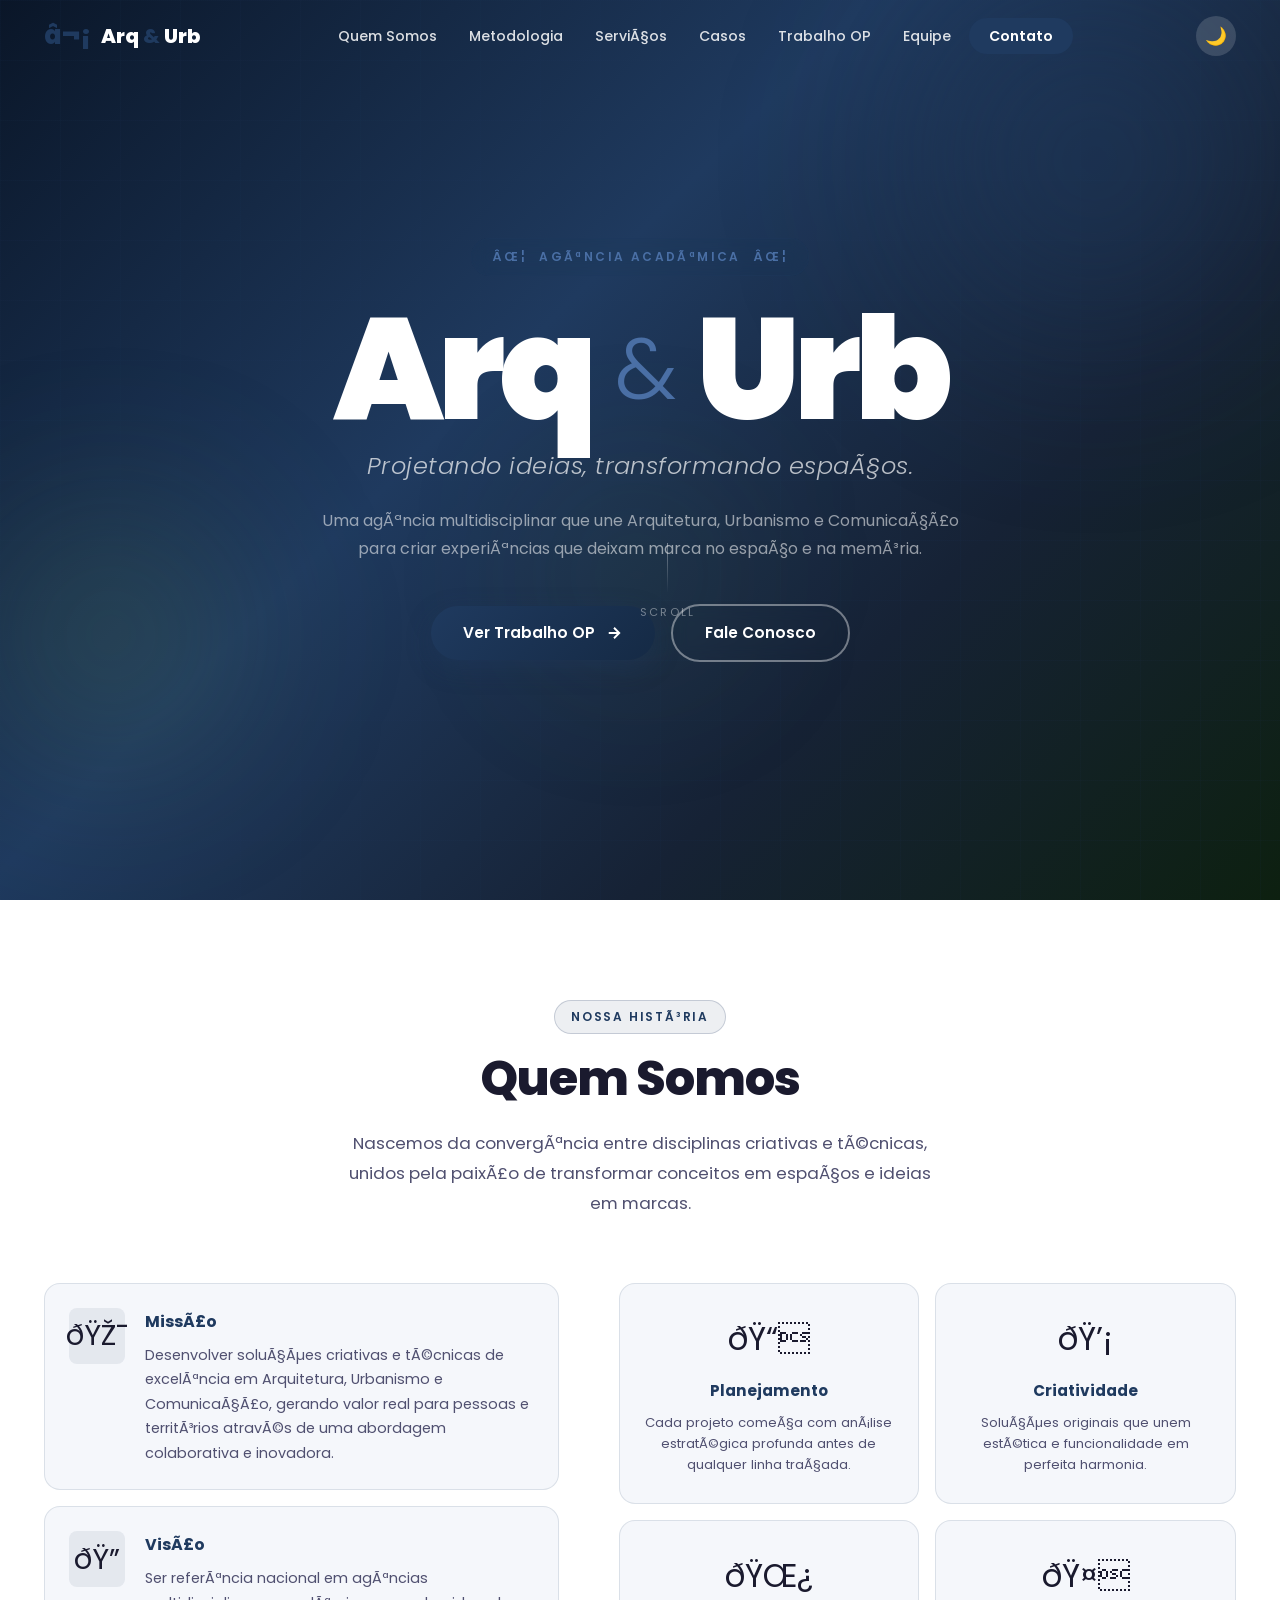
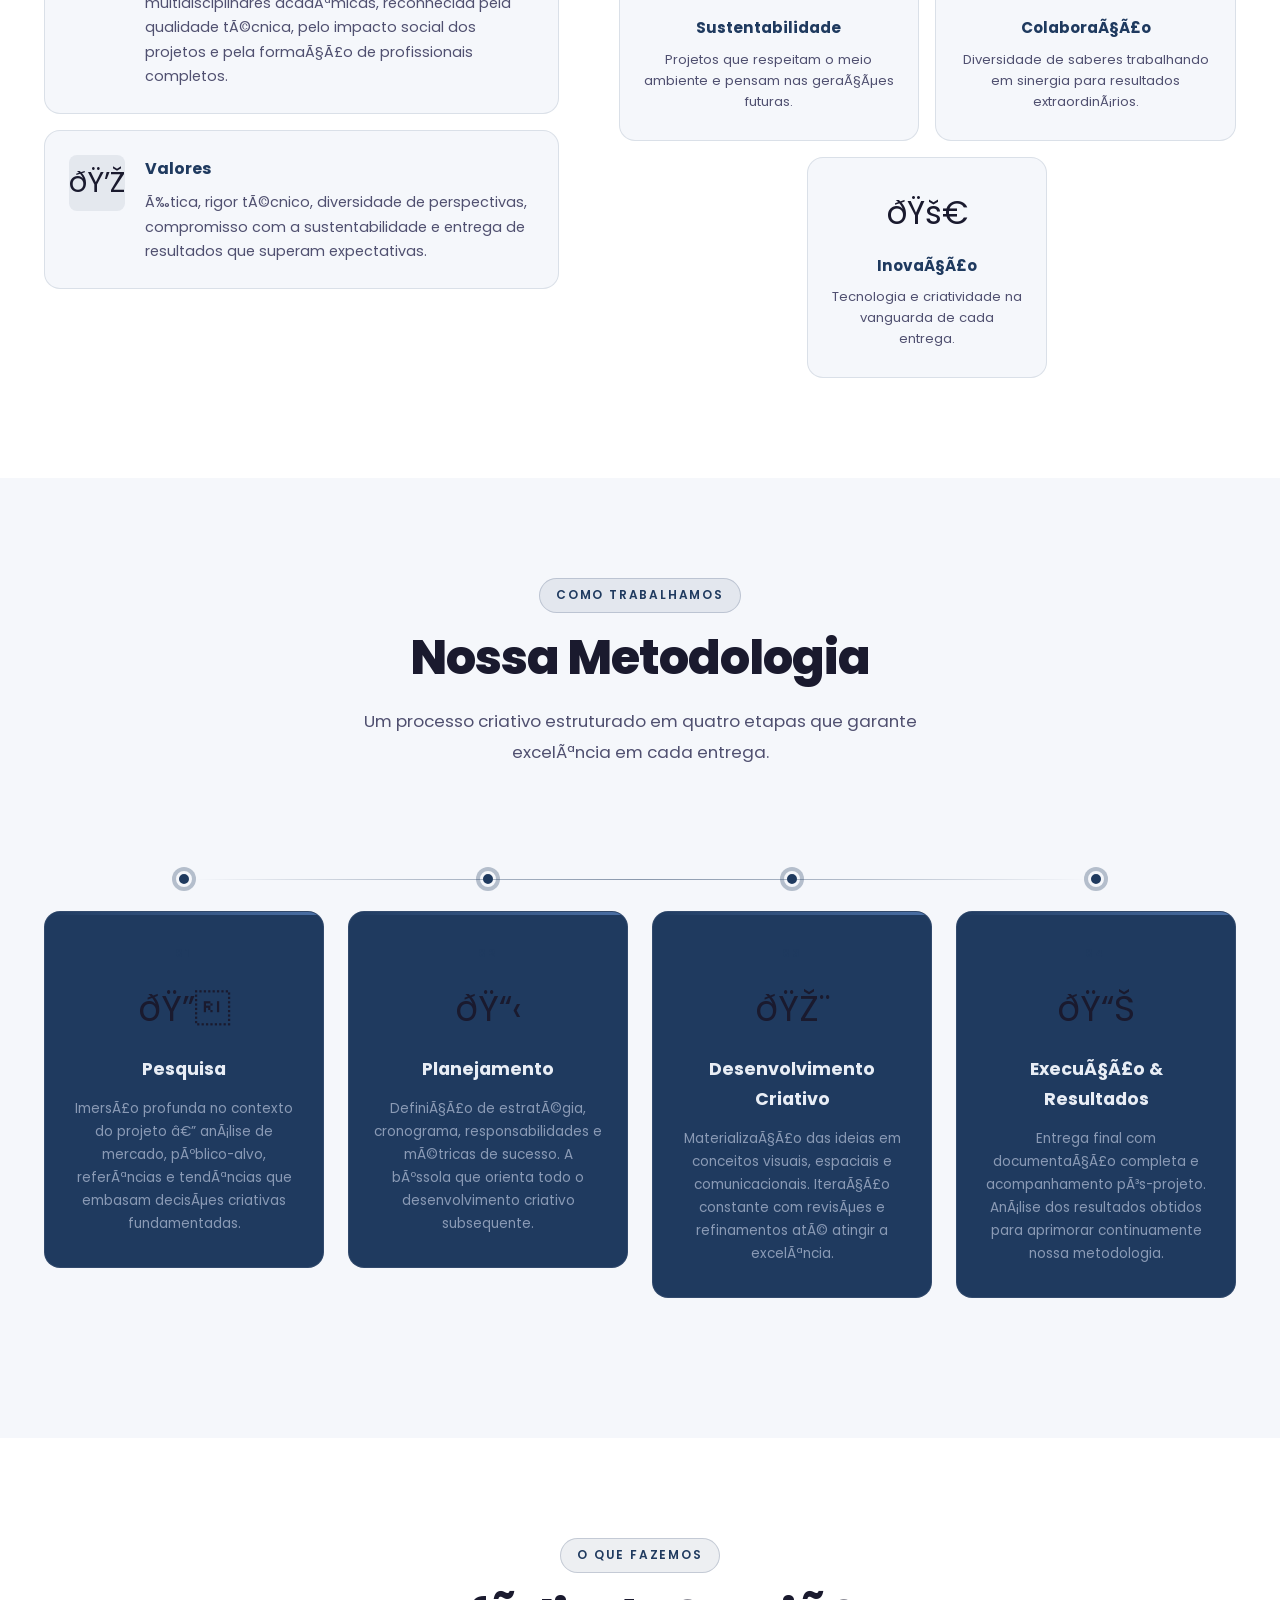
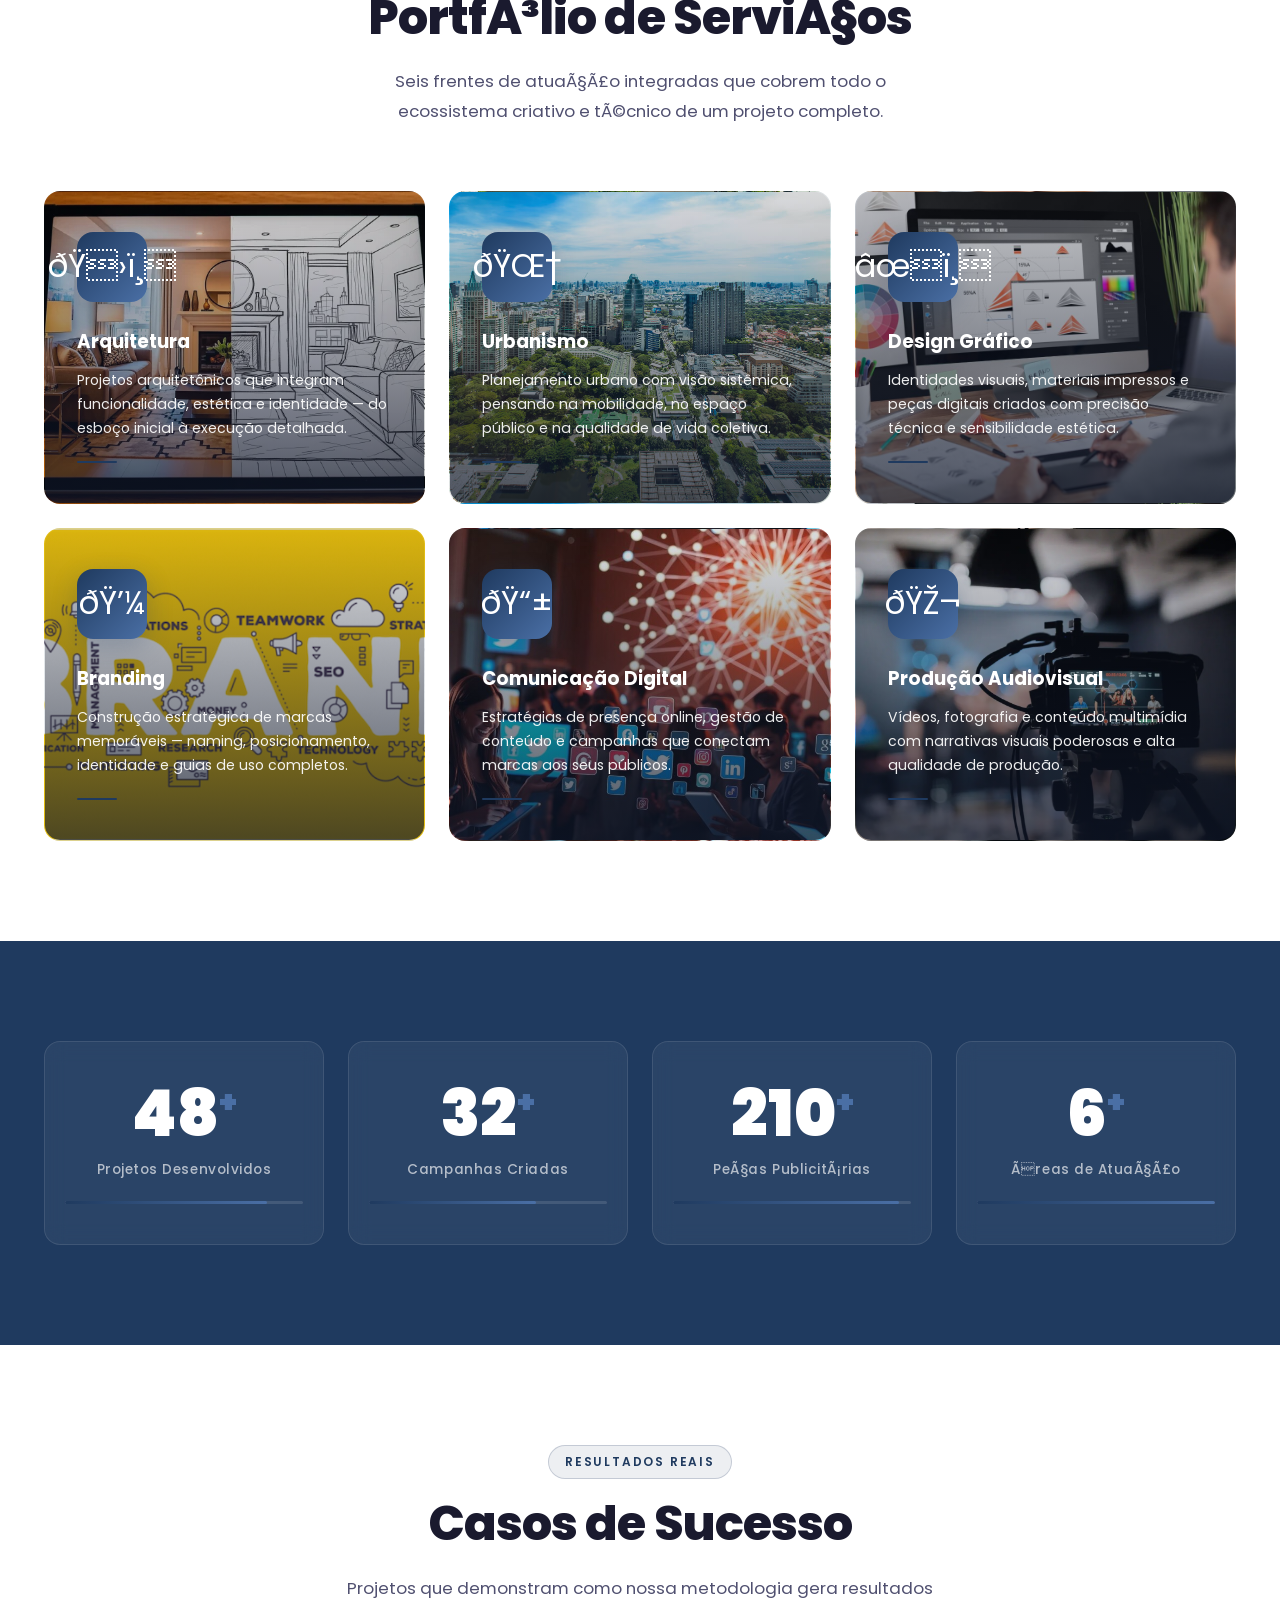
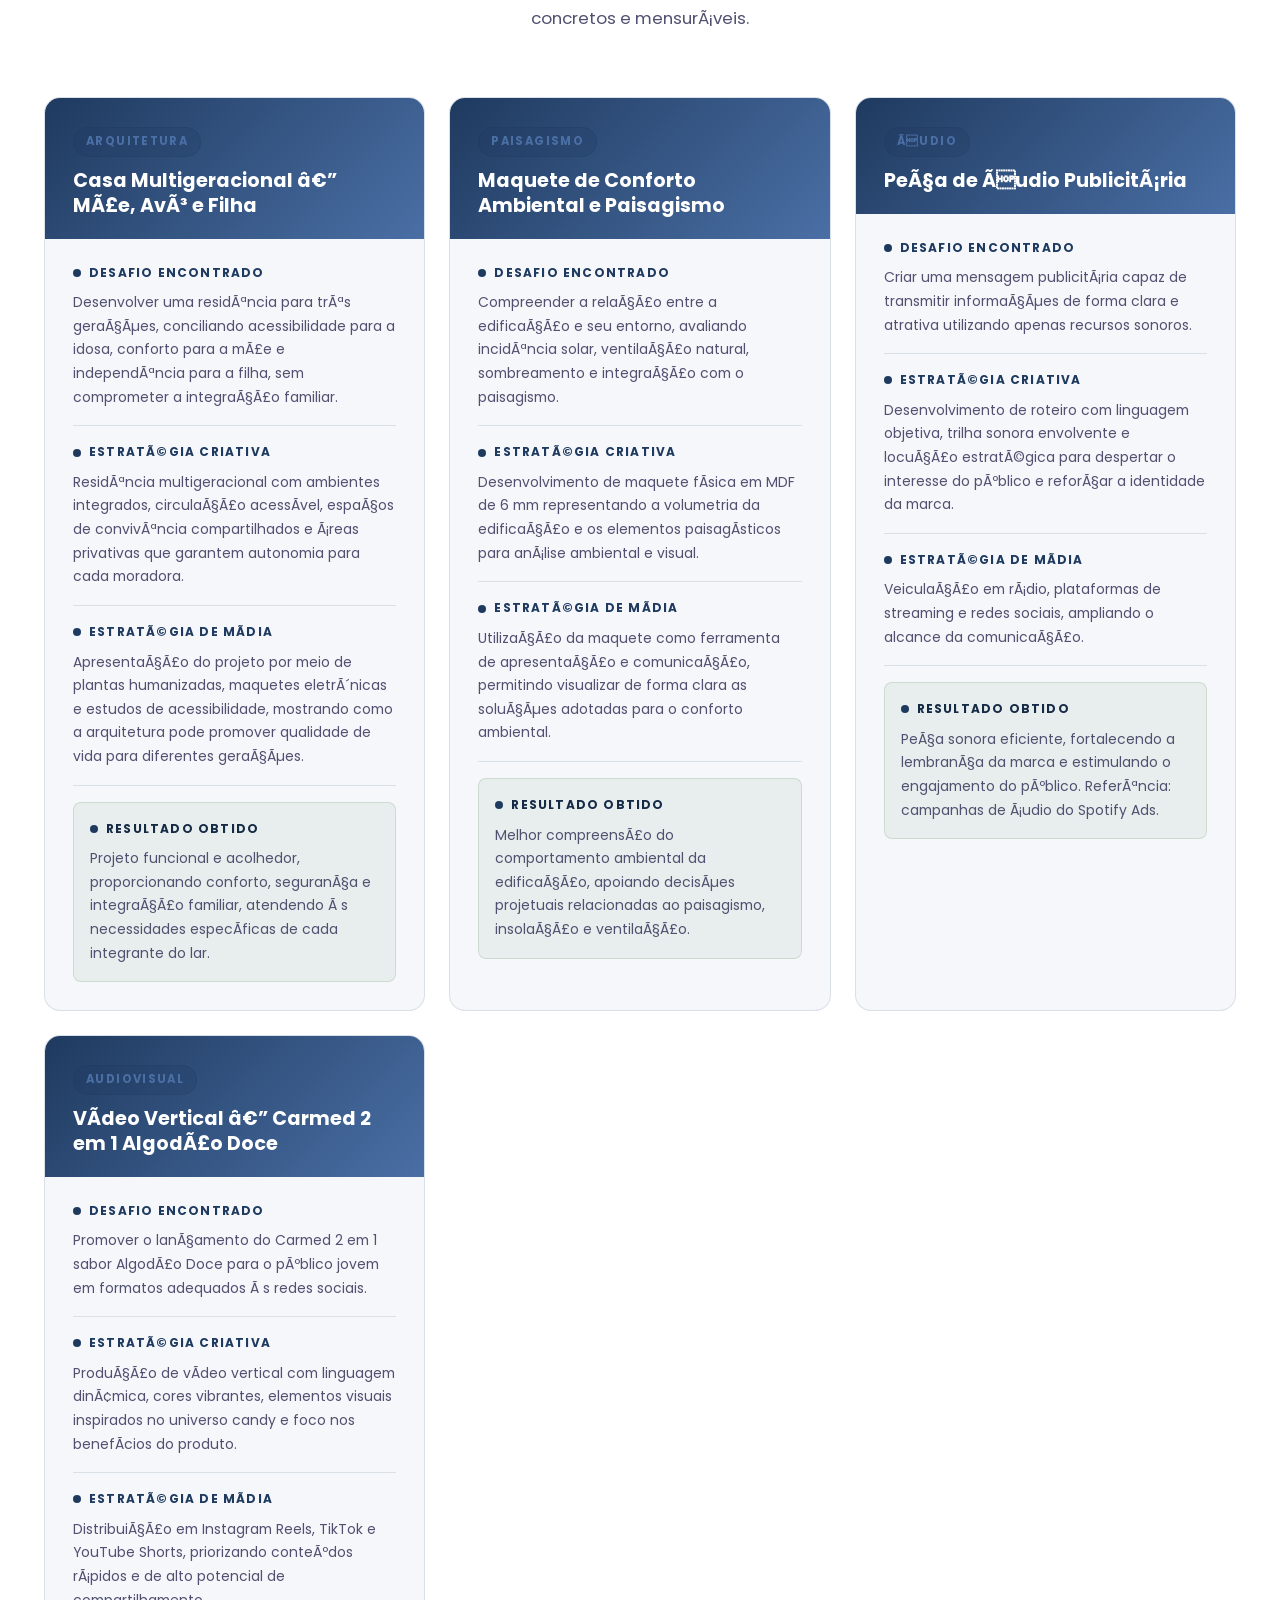
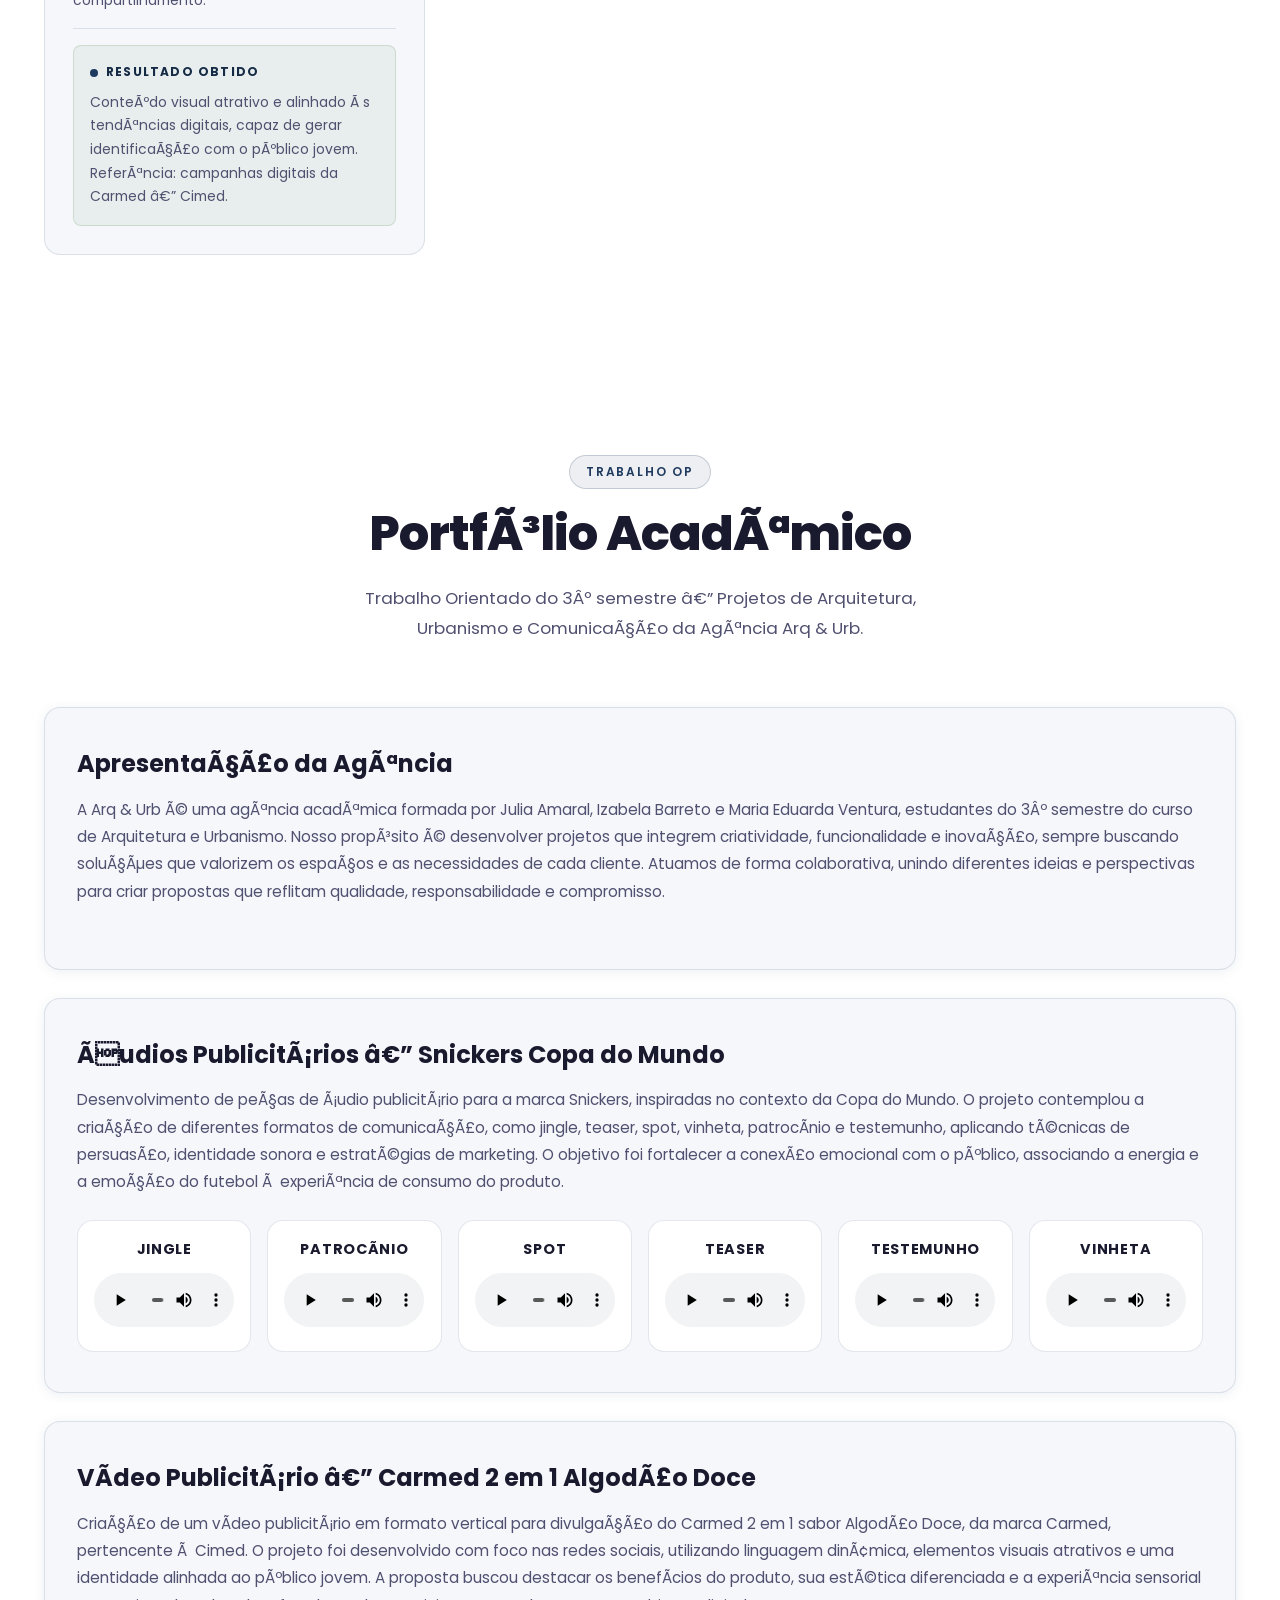
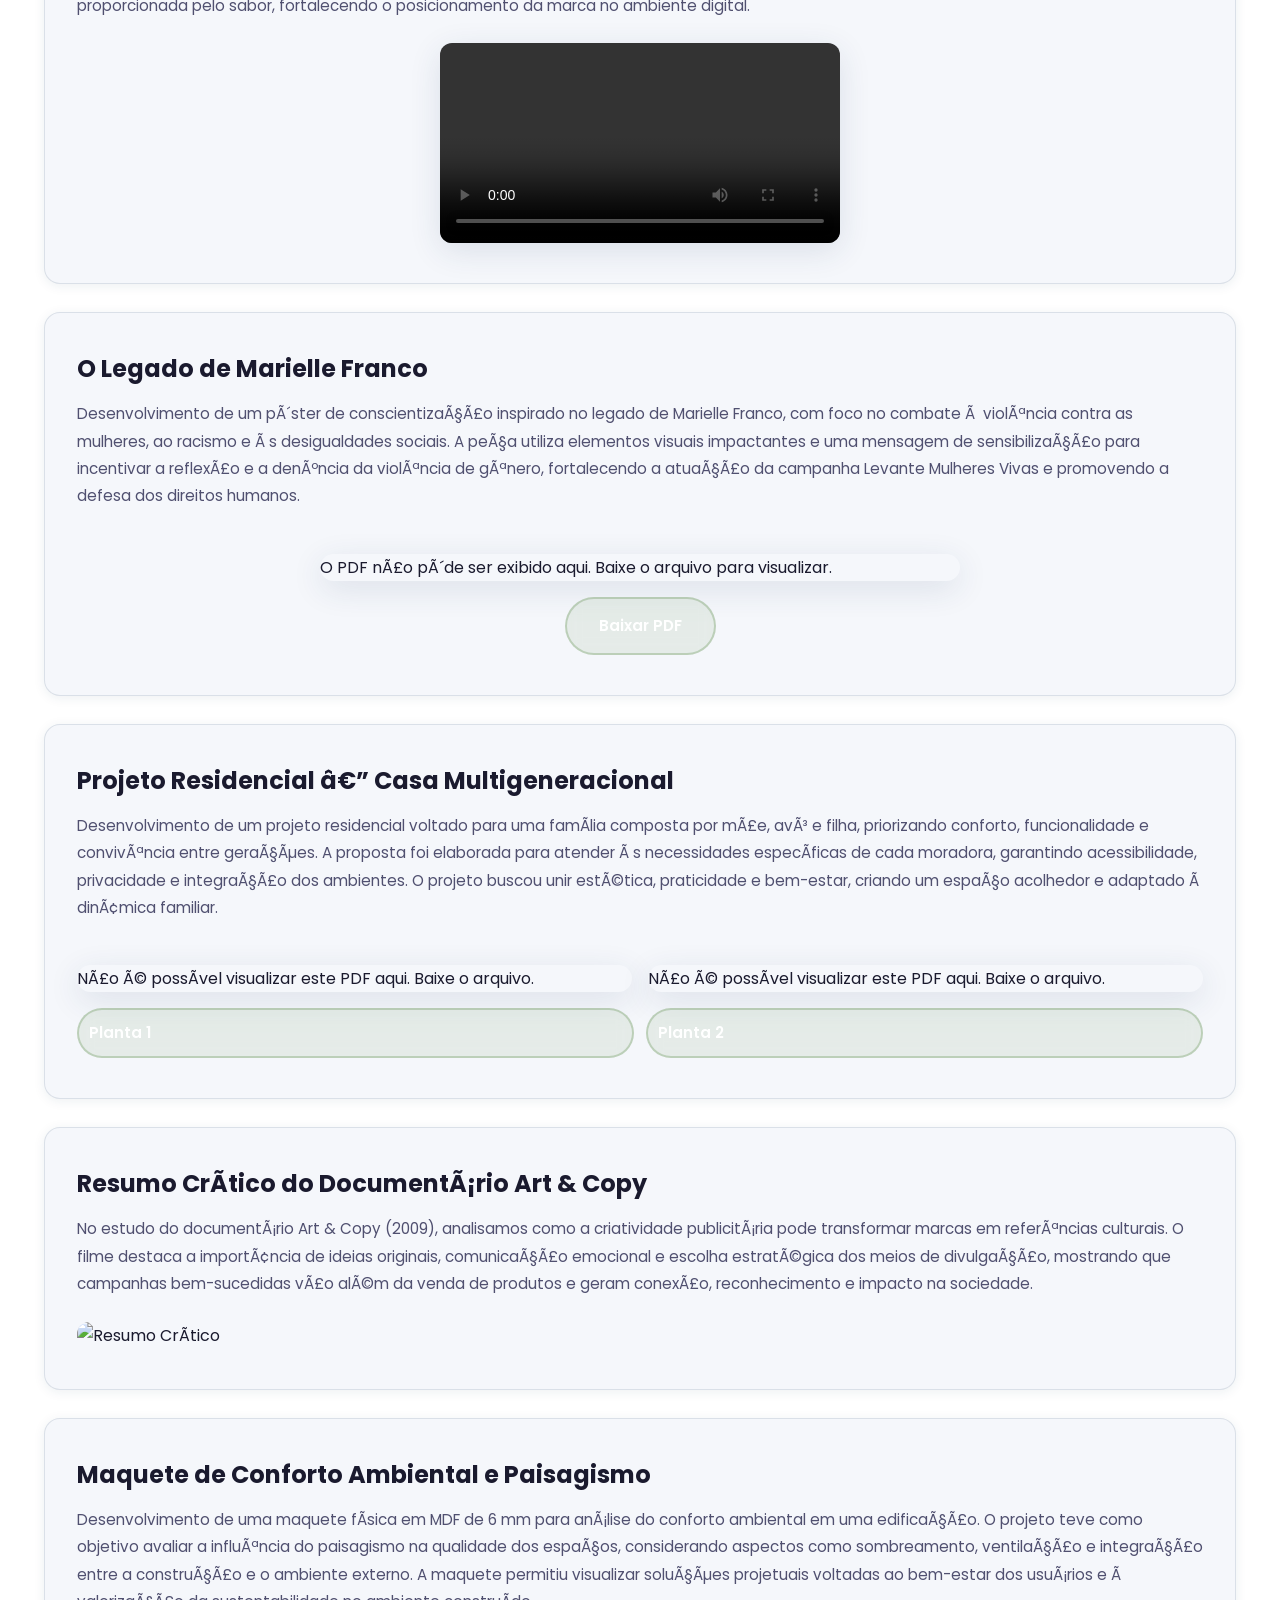
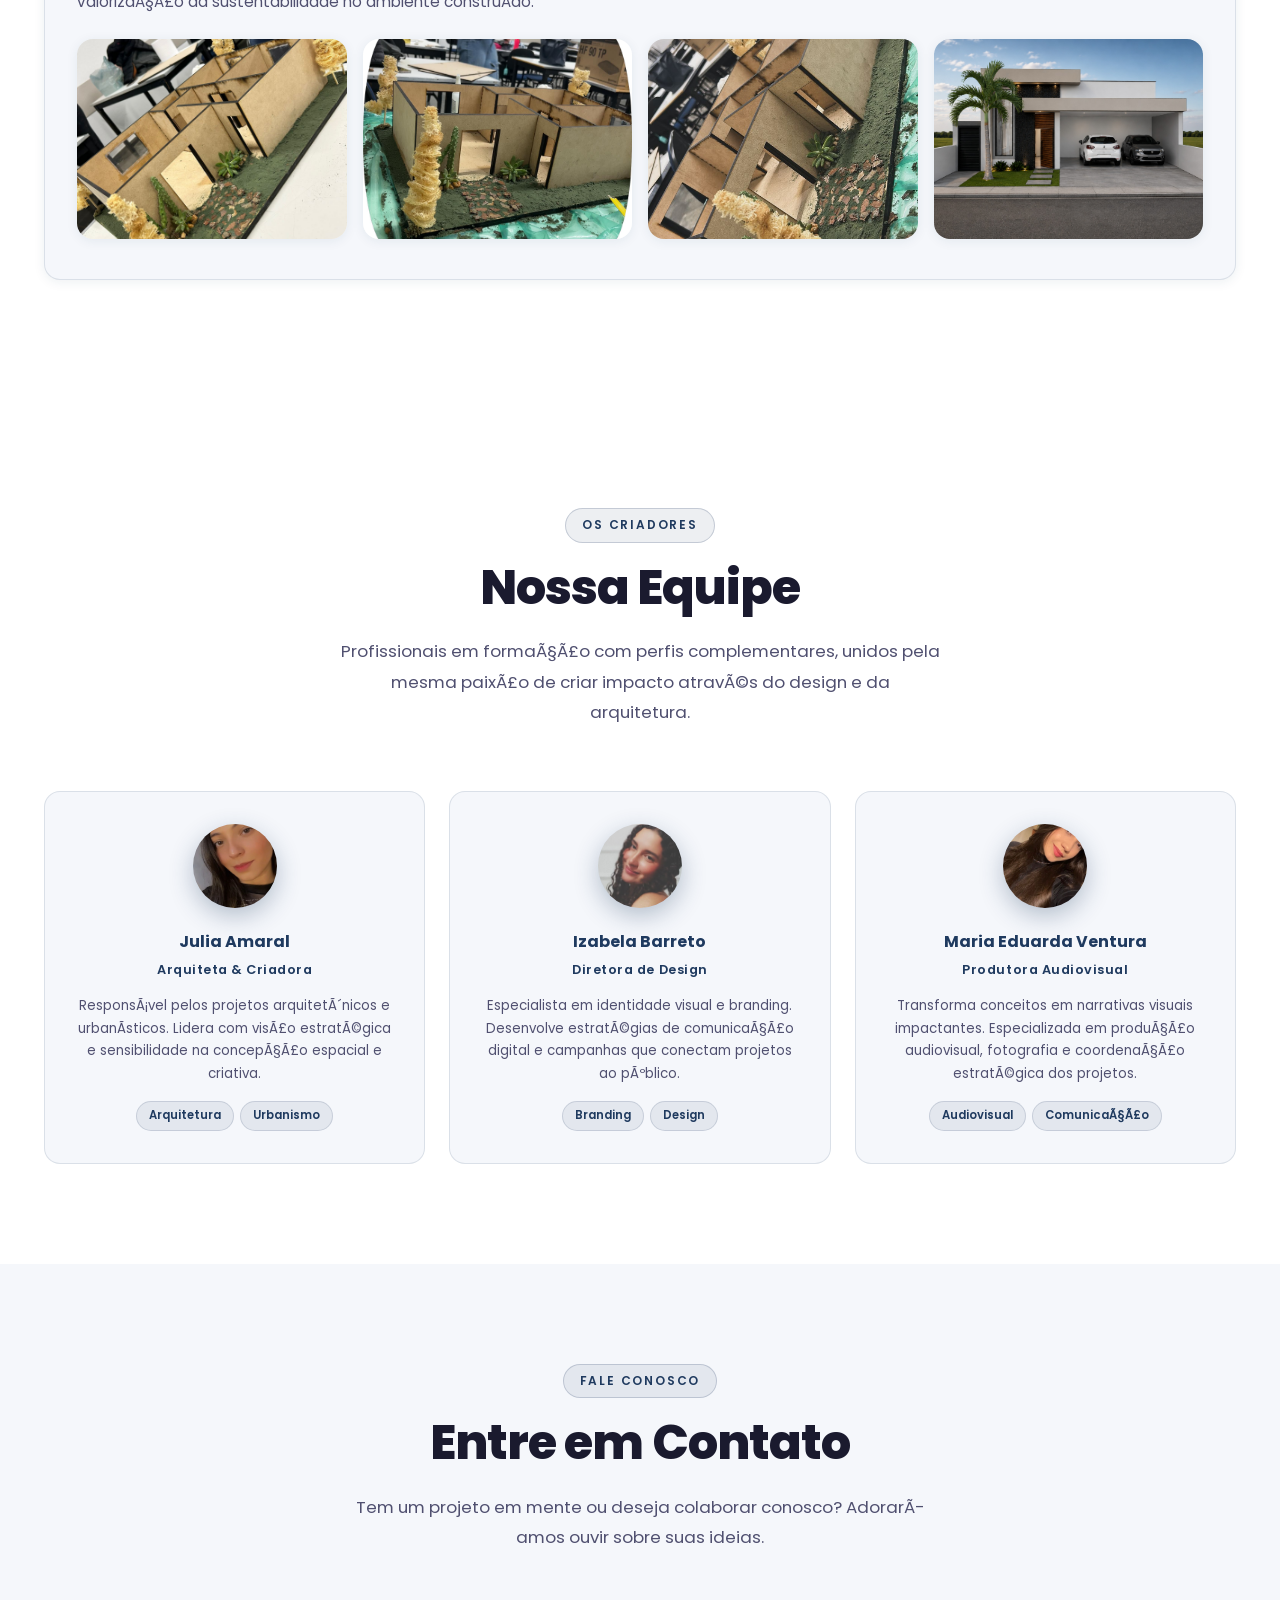
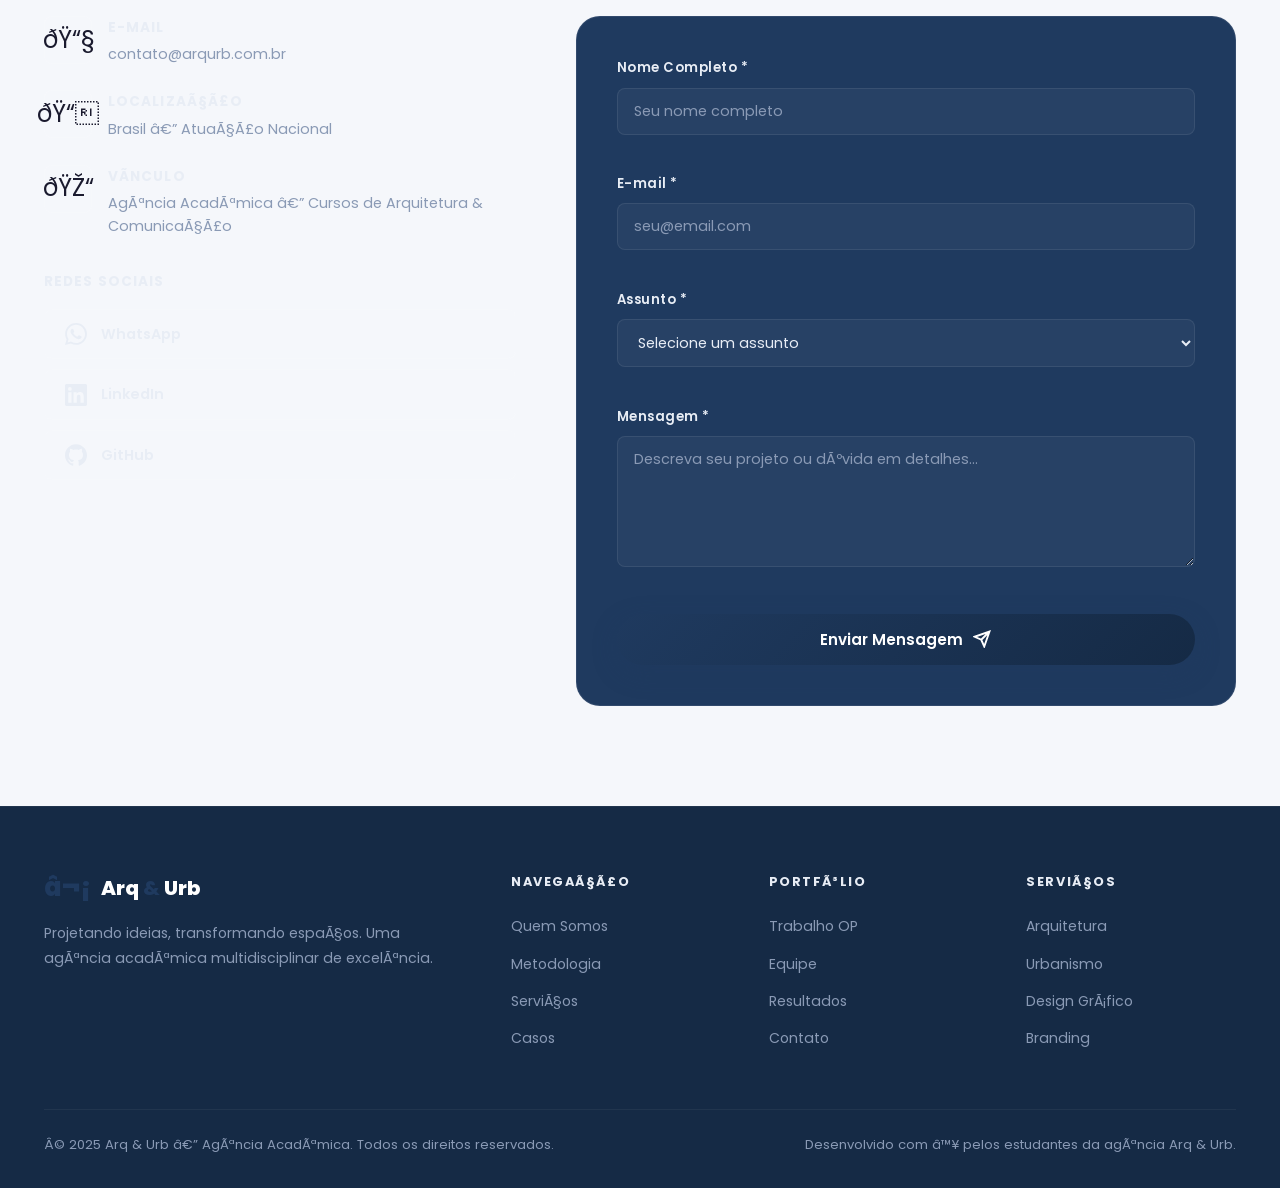
==== Arq---Urb/index.html @ d12fdcb4 "Import Arq & Urb project files into main repository" ====
﻿<!DOCTYPE html>
<html lang="pt-BR">
<head>
  <meta charset="UTF-8" />
  <meta name="viewport" content="width=device-width, initial-scale=1.0" />
  <meta name="description" content="Arq & Urb â€“ AgÃªncia acadÃªmica de Arquitetura, Urbanismo e ComunicaÃ§Ã£o. Projetando ideias, transformando espaÃ§os." />
  <meta name="keywords" content="arquitetura, urbanismo, design grÃ¡fico, branding, comunicaÃ§Ã£o digital, produÃ§Ã£o audiovisual" />
  <meta property="og:title" content="Arq & Urb | Projetando ideias, transformando espaÃ§os" />
  <meta property="og:description" content="Plataforma digital da agÃªncia Arq & Urb â€“ portfÃ³lio de projetos acadÃªmicos e institucionais." />
  <meta property="og:type" content="website" />
  <title>Arq & Urb | Projetando ideias, transformando espaÃ§os</title>
  <link rel="preconnect" href="https://fonts.googleapis.com" />
  <link rel="preconnect" href="https://fonts.gstatic.com" crossorigin />
  <link href="https://fonts.googleapis.com/css2?family=Poppins:wght@300;400;500;600;700;800;900&display=swap" rel="stylesheet" />
  <link rel="stylesheet" href="style.css" />
</head>
<body>

  <!-- ========== NAVBAR ========== -->
  <nav class="navbar" id="navbar" role="navigation" aria-label="Menu principal">
    <div class="nav-container">
      <a href="#home" class="nav-logo" aria-label="Arq & Urb - PÃ¡gina inicial">
        <span class="logo-icon">â¬¡</span>
        <span class="logo-text">Arq <span class="logo-amp">&</span> Urb</span>
      </a>
      <ul class="nav-links" id="navLinks" role="list">
        <li><a href="#sobre" class="nav-link">Quem Somos</a></li>
        <li><a href="#metodologia" class="nav-link">Metodologia</a></li>
        <li><a href="#servicos" class="nav-link">ServiÃ§os</a></li>
        <li><a href="#cases" class="nav-link">Casos</a></li>
        <li><a href="#midia" class="nav-link">Trabalho OP</a></li>
        <li><a href="#equipe" class="nav-link">Equipe</a></li>
        <li><a href="#contato" class="nav-link nav-cta">Contato</a></li>
      </ul>
      <div class="nav-actions">
        <button class="dark-mode-toggle" id="darkModeToggle" aria-label="Alternar modo escuro" title="Modo Escuro">
          <span class="toggle-icon" id="toggleIcon">ðŸŒ™</span>
        </button>
        <button class="hamburger" id="hamburger" aria-label="Abrir menu" aria-expanded="false">
          <span></span><span></span><span></span>
        </button>
      </div>
    </div>
  </nav>

  <!-- ========== HERO ========== -->
  <section class="hero" id="home" aria-label="SeÃ§Ã£o principal">
    <div class="hero-bg">
      <div class="hero-grid"></div>
      <div class="hero-orb hero-orb-1"></div>
      <div class="hero-orb hero-orb-2"></div>
      <div class="hero-orb hero-orb-3"></div>
    </div>
    <div class="hero-content">
      <div class="hero-badge reveal">
        <span>âœ¦</span> AgÃªncia AcadÃªmica <span>âœ¦</span>
      </div>
      <h1 class="hero-title reveal">
        <span class="title-line">Arq</span>
        <span class="title-amp">&amp;</span>
        <span class="title-line">Urb</span>
      </h1>
      <p class="hero-slogan reveal">Projetando ideias, transformando espaÃ§os.</p>
      <p class="hero-desc reveal">
        Uma agÃªncia multidisciplinar que une Arquitetura, Urbanismo e ComunicaÃ§Ã£o<br />
        para criar experiÃªncias que deixam marca no espaÃ§o e na memÃ³ria.
      </p>
      <div class="hero-ctas reveal">
        <a href="#midia" class="btn btn-primary" id="btnVerProjetos">
          <span>Ver Trabalho OP</span>
          <svg width="18" height="18" viewBox="0 0 24 24" fill="none" stroke="currentColor" stroke-width="2.5"><path d="M5 12h14M12 5l7 7-7 7"/></svg>
        </a>
        <a href="#contato" class="btn btn-outline" id="btnContato">
          <span>Fale Conosco</span>
        </a>
      </div>
      <div class="hero-scroll-indicator reveal">
        <div class="scroll-line"></div>
        <span>Scroll</span>
      </div>
    </div>
  </section>

  <!-- ========== QUEM SOMOS ========== -->
  <section class="section" id="sobre" aria-label="Quem somos">
    <div class="container">
      <div class="section-header reveal">
        <span class="section-tag">Nossa HistÃ³ria</span>
        <h2 class="section-title">Quem Somos</h2>
        <p class="section-subtitle">
          Nascemos da convergÃªncia entre disciplinas criativas e tÃ©cnicas, unidos pela
          paixÃ£o de transformar conceitos em espaÃ§os e ideias em marcas.
        </p>
      </div>

      <div class="about-grid">
        <div class="about-text reveal">
          <div class="about-block">
            <div class="about-block-icon">ðŸŽ¯</div>
            <div>
              <h3>MissÃ£o</h3>
              <p>Desenvolver soluÃ§Ãµes criativas e tÃ©cnicas de excelÃªncia em Arquitetura, Urbanismo e ComunicaÃ§Ã£o, gerando valor real para pessoas e territÃ³rios atravÃ©s de uma abordagem colaborativa e inovadora.</p>
            </div>
          </div>
          <div class="about-block">
            <div class="about-block-icon">ðŸ”­</div>
            <div>
              <h3>VisÃ£o</h3>
              <p>Ser referÃªncia nacional em agÃªncias multidisciplinares acadÃªmicas, reconhecida pela qualidade tÃ©cnica, pelo impacto social dos projetos e pela formaÃ§Ã£o de profissionais completos.</p>
            </div>
          </div>
          <div class="about-block">
            <div class="about-block-icon">ðŸ’Ž</div>
            <div>
              <h3>Valores</h3>
              <p>Ã‰tica, rigor tÃ©cnico, diversidade de perspectivas, compromisso com a sustentabilidade e entrega de resultados que superam expectativas.</p>
            </div>
          </div>
        </div>
        <div class="pillars-grid reveal">
          <div class="pillar-card">
            <div class="pillar-icon">ðŸ“</div>
            <h4>Planejamento</h4>
            <p>Cada projeto comeÃ§a com anÃ¡lise estratÃ©gica profunda antes de qualquer linha traÃ§ada.</p>
          </div>
          <div class="pillar-card">
            <div class="pillar-icon">ðŸ’¡</div>
            <h4>Criatividade</h4>
            <p>SoluÃ§Ãµes originais que unem estÃ©tica e funcionalidade em perfeita harmonia.</p>
          </div>
          <div class="pillar-card">
            <div class="pillar-icon">ðŸŒ¿</div>
            <h4>Sustentabilidade</h4>
            <p>Projetos que respeitam o meio ambiente e pensam nas geraÃ§Ãµes futuras.</p>
          </div>
          <div class="pillar-card">
            <div class="pillar-icon">ðŸ¤</div>
            <h4>ColaboraÃ§Ã£o</h4>
            <p>Diversidade de saberes trabalhando em sinergia para resultados extraordinÃ¡rios.</p>
          </div>
          <div class="pillar-card pillar-center">
            <div class="pillar-icon">ðŸš€</div>
            <h4>InovaÃ§Ã£o</h4>
            <p>Tecnologia e criatividade na vanguarda de cada entrega.</p>
          </div>
        </div>
      </div>
    </div>
  </section>

  <!-- ========== METODOLOGIA ========== -->
  <section class="section section-dark" id="metodologia" aria-label="Metodologia de trabalho">
    <div class="container">
      <div class="section-header reveal">
        <span class="section-tag">Como Trabalhamos</span>
        <h2 class="section-title">Nossa Metodologia</h2>
        <p class="section-subtitle">
          Um processo criativo estruturado em quatro etapas que garante excelÃªncia em cada entrega.
        </p>
      </div>
      <div class="timeline">
        <div class="timeline-line"></div>
        <div class="timeline-step reveal" data-step="01">
          <div class="step-dot"></div>
          <div class="step-card">
            <div class="step-number">01</div>
            <div class="step-icon">ðŸ”</div>
            <h3>Pesquisa</h3>
            <p>ImersÃ£o profunda no contexto do projeto â€” anÃ¡lise de mercado, pÃºblico-alvo, referÃªncias e tendÃªncias que embasam decisÃµes criativas fundamentadas.</p>
          </div>
        </div>
        <div class="timeline-step reveal" data-step="02">
          <div class="step-dot"></div>
          <div class="step-card">
            <div class="step-number">02</div>
            <div class="step-icon">ðŸ“‹</div>
            <h3>Planejamento</h3>
            <p>DefiniÃ§Ã£o de estratÃ©gia, cronograma, responsabilidades e mÃ©tricas de sucesso. A bÃºssola que orienta todo o desenvolvimento criativo subsequente.</p>
          </div>
        </div>
        <div class="timeline-step reveal" data-step="03">
          <div class="step-dot"></div>
          <div class="step-card">
            <div class="step-number">03</div>
            <div class="step-icon">ðŸŽ¨</div>
            <h3>Desenvolvimento Criativo</h3>
            <p>MaterializaÃ§Ã£o das ideias em conceitos visuais, espaciais e comunicacionais. IteraÃ§Ã£o constante com revisÃµes e refinamentos atÃ© atingir a excelÃªncia.</p>
          </div>
        </div>
        <div class="timeline-step reveal" data-step="04">
          <div class="step-dot"></div>
          <div class="step-card">
            <div class="step-number">04</div>
            <div class="step-icon">ðŸ“Š</div>
            <h3>ExecuÃ§Ã£o & Resultados</h3>
            <p>Entrega final com documentaÃ§Ã£o completa e acompanhamento pÃ³s-projeto. AnÃ¡lise dos resultados obtidos para aprimorar continuamente nossa metodologia.</p>
          </div>
        </div>
      </div>
    </div>
  </section>

  <!-- ========== SERVIÃ‡OS ========== -->
  <section class="section" id="servicos" aria-label="PortfÃ³lio de serviÃ§os">
    <div class="container">
      <div class="section-header reveal">
        <span class="section-tag">O Que Fazemos</span>
        <h2 class="section-title">PortfÃ³lio de ServiÃ§os</h2>
        <p class="section-subtitle">
          Seis frentes de atuaÃ§Ã£o integradas que cobrem todo o ecossistema criativo e tÃ©cnico de um projeto completo.
        </p>
      </div>
      <div class="services-grid">
        <div class="service-card reveal" id="servArquitetura">
          <div class="service-icon-wrap">
            <div class="service-icon">ðŸ›ï¸</div>
          </div>
          <h3>Arquitetura</h3>
          <p>Projetos arquitetônicos que integram funcionalidade, estética e identidade — do esboço inicial à execução detalhada.</p>
          <div class="service-line"></div>
        </div>
        <div class="service-card reveal" id="servUrbanismo">
          <div class="service-icon-wrap">
            <div class="service-icon">ðŸŒ†</div>
          </div>
          <h3>Urbanismo</h3>
          <p>Planejamento urbano com visão sistêmica, pensando na mobilidade, no espaço público e na qualidade de vida coletiva.</p>
          <div class="service-line"></div>
        </div>
        <div class="service-card reveal" id="servDesign">
          <div class="service-icon-wrap">
            <div class="service-icon">âœï¸</div>
          </div>
          <h3>Design Gráfico</h3>
          <p>Identidades visuais, materiais impressos e peças digitais criados com precisão técnica e sensibilidade estética.</p>
          <div class="service-line"></div>
        </div>
        <div class="service-card reveal" id="servBranding">
          <div class="service-icon-wrap">
            <div class="service-icon">ðŸ’¼</div>
          </div>
          <h3>Branding</h3>
          <p>Construção estratégica de marcas memoráveis — naming, posicionamento, identidade e guias de uso completos.</p>
          <div class="service-line"></div>
        </div>
        <div class="service-card reveal" id="servDigital">
          <div class="service-icon-wrap">
            <div class="service-icon">ðŸ“±</div>
          </div>
          <h3>Comunicação Digital</h3>
          <p>Estratégias de presença online, gestão de conteúdo e campanhas que conectam marcas aos seus públicos.</p>
          <div class="service-line"></div>
        </div>
        <div class="service-card reveal" id="servAudiovisual">
          <div class="service-icon-wrap">
            <div class="service-icon">ðŸŽ¬</div>
          </div>
          <h3>Produção Audiovisual</h3>
          <p>Vídeos, fotografia e conteúdo multimídia com narrativas visuais poderosas e alta qualidade de produção.</p>
          <div class="service-line"></div>
        </div>
      </div>
    </div>
  </section>

  <!-- ========== INDICADORES ========== -->
  <section class="section section-accent" id="indicadores" aria-label="Indicadores de resultado">
    <div class="container">
      <div class="stats-grid">
        <div class="stat-card reveal" id="statProjetos">
          <div class="stat-number" data-target="48">0</div>
          <div class="stat-label">Projetos Desenvolvidos</div>
          <div class="stat-bar"><div class="stat-bar-fill" style="width:85%"></div></div>
        </div>
        <div class="stat-card reveal" id="statCampanhas">
          <div class="stat-number" data-target="32">0</div>
          <div class="stat-label">Campanhas Criadas</div>
          <div class="stat-bar"><div class="stat-bar-fill" style="width:70%"></div></div>
        </div>
        <div class="stat-card reveal" id="statPecas">
          <div class="stat-number" data-target="210">0</div>
          <div class="stat-label">PeÃ§as PublicitÃ¡rias</div>
          <div class="stat-bar"><div class="stat-bar-fill" style="width:95%"></div></div>
        </div>
        <div class="stat-card reveal" id="statAreas">
          <div class="stat-number" data-target="6">0</div>
          <div class="stat-label">Ãreas de AtuaÃ§Ã£o</div>
          <div class="stat-bar"><div class="stat-bar-fill" style="width:100%"></div></div>
        </div>
      </div>
    </div>
  </section>

  <!-- ========== CASES ========== -->
  <section class="section" id="cases" aria-label="Casos de sucesso">
    <div class="container">
      <div class="section-header reveal">
        <span class="section-tag">Resultados Reais</span>
        <h2 class="section-title">Casos de Sucesso</h2>
        <p class="section-subtitle">
          Projetos que demonstram como nossa metodologia gera resultados concretos e mensurÃ¡veis.
        </p>
      </div>
      <div class="cases-grid">

        <!-- Case 1 -->
        <div class="case-card reveal" id="case1">
          <div class="case-header">
            <div class="case-tag">Arquitetura</div>
            <h3 class="case-title">Casa Multigeracional â€” MÃ£e, AvÃ³ e Filha</h3>
          </div>
          <div class="case-body">
            <div class="case-item">
              <div class="case-label">
                <span class="case-dot"></span> Desafio Encontrado
              </div>
              <p>Desenvolver uma residÃªncia para trÃªs geraÃ§Ãµes, conciliando acessibilidade para a idosa, conforto para a mÃ£e e independÃªncia para a filha, sem comprometer a integraÃ§Ã£o familiar.</p>
            </div>
            <div class="case-item">
              <div class="case-label">
                <span class="case-dot"></span> EstratÃ©gia Criativa
              </div>
              <p>ResidÃªncia multigeracional com ambientes integrados, circulaÃ§Ã£o acessÃ­vel, espaÃ§os de convivÃªncia compartilhados e Ã¡reas privativas que garantem autonomia para cada moradora.</p>
            </div>
            <div class="case-item">
              <div class="case-label">
                <span class="case-dot"></span> EstratÃ©gia de MÃ­dia
              </div>
              <p>ApresentaÃ§Ã£o do projeto por meio de plantas humanizadas, maquetes eletrÃ´nicas e estudos de acessibilidade, mostrando como a arquitetura pode promover qualidade de vida para diferentes geraÃ§Ãµes.</p>
            </div>
            <div class="case-result">
              <div class="case-label">
                <span class="case-dot case-dot-green"></span> Resultado Obtido
              </div>
              <p>Projeto funcional e acolhedor, proporcionando conforto, seguranÃ§a e integraÃ§Ã£o familiar, atendendo Ã s necessidades especÃ­ficas de cada integrante do lar.</p>
            </div>
          </div>
        </div>

        <!-- Case 2 -->
        <div class="case-card reveal" id="case2">
          <div class="case-header">
            <div class="case-tag">Paisagismo</div>
            <h3 class="case-title">Maquete de Conforto Ambiental e Paisagismo</h3>
          </div>
          <div class="case-body">
            <div class="case-item">
              <div class="case-label">
                <span class="case-dot"></span> Desafio Encontrado
              </div>
              <p>Compreender a relaÃ§Ã£o entre a edificaÃ§Ã£o e seu entorno, avaliando incidÃªncia solar, ventilaÃ§Ã£o natural, sombreamento e integraÃ§Ã£o com o paisagismo.</p>
            </div>
            <div class="case-item">
              <div class="case-label">
                <span class="case-dot"></span> EstratÃ©gia Criativa
              </div>
              <p>Desenvolvimento de maquete fÃ­sica em MDF de 6 mm representando a volumetria da edificaÃ§Ã£o e os elementos paisagÃ­sticos para anÃ¡lise ambiental e visual.</p>
            </div>
            <div class="case-item">
              <div class="case-label">
                <span class="case-dot"></span> EstratÃ©gia de MÃ­dia
              </div>
              <p>UtilizaÃ§Ã£o da maquete como ferramenta de apresentaÃ§Ã£o e comunicaÃ§Ã£o, permitindo visualizar de forma clara as soluÃ§Ãµes adotadas para o conforto ambiental.</p>
            </div>
            <div class="case-result">
              <div class="case-label">
                <span class="case-dot case-dot-green"></span> Resultado Obtido
              </div>
              <p>Melhor compreensÃ£o do comportamento ambiental da edificaÃ§Ã£o, apoiando decisÃµes projetuais relacionadas ao paisagismo, insolaÃ§Ã£o e ventilaÃ§Ã£o.</p>
            </div>
          </div>
        </div>

        <!-- Case 3 -->
        <div class="case-card reveal" id="case3">
          <div class="case-header">
            <div class="case-tag">Ãudio</div>
            <h3 class="case-title">PeÃ§a de Ãudio PublicitÃ¡ria</h3>
          </div>
          <div class="case-body">
            <div class="case-item">
              <div class="case-label">
                <span class="case-dot"></span> Desafio Encontrado
              </div>
              <p>Criar uma mensagem publicitÃ¡ria capaz de transmitir informaÃ§Ãµes de forma clara e atrativa utilizando apenas recursos sonoros.</p>
            </div>
            <div class="case-item">
              <div class="case-label">
                <span class="case-dot"></span> EstratÃ©gia Criativa
              </div>
              <p>Desenvolvimento de roteiro com linguagem objetiva, trilha sonora envolvente e locuÃ§Ã£o estratÃ©gica para despertar o interesse do pÃºblico e reforÃ§ar a identidade da marca.</p>
            </div>
            <div class="case-item">
              <div class="case-label">
                <span class="case-dot"></span> EstratÃ©gia de MÃ­dia
              </div>
              <p>VeiculaÃ§Ã£o em rÃ¡dio, plataformas de streaming e redes sociais, ampliando o alcance da comunicaÃ§Ã£o.</p>
            </div>
            <div class="case-result">
              <div class="case-label">
                <span class="case-dot case-dot-green"></span> Resultado Obtido
              </div>
              <p>PeÃ§a sonora eficiente, fortalecendo a lembranÃ§a da marca e estimulando o engajamento do pÃºblico. ReferÃªncia: campanhas de Ã¡udio do Spotify Ads.</p>
            </div>
          </div>
        </div>

        <!-- Case 4 -->
        <div class="case-card reveal" id="case4">
          <div class="case-header">
            <div class="case-tag">Audiovisual</div>
            <h3 class="case-title">VÃ­deo Vertical â€” Carmed 2 em 1 AlgodÃ£o Doce</h3>
          </div>
          <div class="case-body">
            <div class="case-item">
              <div class="case-label">
                <span class="case-dot"></span> Desafio Encontrado
              </div>
              <p>Promover o lanÃ§amento do Carmed 2 em 1 sabor AlgodÃ£o Doce para o pÃºblico jovem em formatos adequados Ã s redes sociais.</p>
            </div>
            <div class="case-item">
              <div class="case-label">
                <span class="case-dot"></span> EstratÃ©gia Criativa
              </div>
              <p>ProduÃ§Ã£o de vÃ­deo vertical com linguagem dinÃ¢mica, cores vibrantes, elementos visuais inspirados no universo candy e foco nos benefÃ­cios do produto.</p>
            </div>
            <div class="case-item">
              <div class="case-label">
                <span class="case-dot"></span> EstratÃ©gia de MÃ­dia
              </div>
              <p>DistribuiÃ§Ã£o em Instagram Reels, TikTok e YouTube Shorts, priorizando conteÃºdos rÃ¡pidos e de alto potencial de compartilhamento.</p>
            </div>
            <div class="case-result">
              <div class="case-label">
                <span class="case-dot case-dot-green"></span> Resultado Obtido
              </div>
              <p>ConteÃºdo visual atrativo e alinhado Ã s tendÃªncias digitais, capaz de gerar identificaÃ§Ã£o com o pÃºblico jovem. ReferÃªncia: campanhas digitais da Carmed â€” Cimed.</p>
            </div>
          </div>
        </div>

      </div>
    </div>
  </section>

  <!-- ========== TRABALHO OP ========== -->
  <section class="section" id="midia" aria-label="Trabalho OP">
    <div class="container">
      <div class="section-header reveal">
        <span class="section-tag">Trabalho OP</span>
        <h2 class="section-title">PortfÃ³lio AcadÃªmico</h2>
        <p class="section-subtitle">
          Trabalho Orientado do 3Âº semestre â€” Projetos de Arquitetura, Urbanismo e ComunicaÃ§Ã£o da AgÃªncia Arq & Urb.
        </p>
      </div>

      <!-- APRESENTAÃ‡ÃƒO DA AGÃŠNCIA -->
      <div class="project-section reveal">
        <h3 class="project-section-title">ApresentaÃ§Ã£o da AgÃªncia</h3>
        <p class="project-section-text">
          A Arq & Urb Ã© uma agÃªncia acadÃªmica formada por Julia Amaral, Izabela Barreto e Maria Eduarda Ventura, estudantes do 3Âº semestre do curso de Arquitetura e Urbanismo. Nosso propÃ³sito Ã© desenvolver projetos que integrem criatividade, funcionalidade e inovaÃ§Ã£o, sempre buscando soluÃ§Ãµes que valorizem os espaÃ§os e as necessidades de cada cliente. Atuamos de forma colaborativa, unindo diferentes ideias e perspectivas para criar propostas que reflitam qualidade, responsabilidade e compromisso.
        </p>
      </div>

      <!-- ÃUDIOS PUBLICITÃRIOS - SNICKERS -->
      <div class="project-section reveal">
        <h3 class="project-section-title">Ãudios PublicitÃ¡rios â€” Snickers Copa do Mundo</h3>
        <p class="project-section-text">
          Desenvolvimento de peÃ§as de Ã¡udio publicitÃ¡rio para a marca Snickers, inspiradas no contexto da Copa do Mundo. O projeto contemplou a criaÃ§Ã£o de diferentes formatos de comunicaÃ§Ã£o, como jingle, teaser, spot, vinheta, patrocÃ­nio e testemunho, aplicando tÃ©cnicas de persuasÃ£o, identidade sonora e estratÃ©gias de marketing. O objetivo foi fortalecer a conexÃ£o emocional com o pÃºblico, associando a energia e a emoÃ§Ã£o do futebol Ã  experiÃªncia de consumo do produto.
        </p>
        <div class="audio-grid">
          <div class="audio-card">
            <h4>Jingle</h4>
            <audio controls src="trabalho-op/JINGLE.mp3"></audio>
          </div>
          <div class="audio-card">
            <h4>PatrocÃ­nio</h4>
            <audio controls src="trabalho-op/POATROCINIO.mp3"></audio>
          </div>
          <div class="audio-card">
            <h4>Spot</h4>
            <audio controls src="trabalho-op/SPOT.mp3"></audio>
          </div>
          <div class="audio-card">
            <h4>Teaser</h4>
            <audio controls src="trabalho-op/TEASER.mp3"></audio>
          </div>
          <div class="audio-card">
            <h4>Testemunho</h4>
            <audio controls src="trabalho-op/TESTEMUNHO.mp3"></audio>
          </div>
          <div class="audio-card">
            <h4>Vinheta</h4>
            <audio controls src="trabalho-op/VINHETA.mp3"></audio>
          </div>
        </div>
      </div>

      <!-- VÃDEO PUBLICITÃRIO - CARMED -->
      <div class="project-section reveal">
        <h3 class="project-section-title">VÃ­deo PublicitÃ¡rio â€” Carmed 2 em 1 AlgodÃ£o Doce</h3>
        <p class="project-section-text">
          CriaÃ§Ã£o de um vÃ­deo publicitÃ¡rio em formato vertical para divulgaÃ§Ã£o do Carmed 2 em 1 sabor AlgodÃ£o Doce, da marca Carmed, pertencente Ã  Cimed. O projeto foi desenvolvido com foco nas redes sociais, utilizando linguagem dinÃ¢mica, elementos visuais atrativos e uma identidade alinhada ao pÃºblico jovem. A proposta buscou destacar os benefÃ­cios do produto, sua estÃ©tica diferenciada e a experiÃªncia sensorial proporcionada pelo sabor, fortalecendo o posicionamento da marca no ambiente digital.
        </p>
        <div class="video-container">
          <video controls playsinline preload="metadata" width="100%" style="max-width: 400px; border-radius: 12px;">
            <source src="trabalho-op/carmed.mov" type="video/quicktime">
            Seu navegador nÃ£o suporta vÃ­deo.
          </video>
        </div>
      </div>

      <!-- PROJETO GRÃFICO - MARIELLE FRANCO -->
      <div class="project-section reveal">
        <h3 class="project-section-title">O Legado de Marielle Franco</h3>
        <p class="project-section-text">
          Desenvolvimento de um pÃ´ster de conscientizaÃ§Ã£o inspirado no legado de Marielle Franco, com foco no combate Ã  violÃªncia contra as mulheres, ao racismo e Ã s desigualdades sociais. A peÃ§a utiliza elementos visuais impactantes e uma mensagem de sensibilizaÃ§Ã£o para incentivar a reflexÃ£o e a denÃºncia da violÃªncia de gÃªnero, fortalecendo a atuaÃ§Ã£o da campanha Levante Mulheres Vivas e promovendo a defesa dos direitos humanos.
        </p>
        <div class="single-image-container">
          <div class="pdf-preview">
            <object data="trabalho-op/PÃ´ster Marielle Franco. Lutas e legado..pdf" type="application/pdf" width="100%" height="520">
              <p>O PDF nÃ£o pÃ´de ser exibido aqui. <a href="trabalho-op/PÃ´ster Marielle Franco. Lutas e legado..pdf" download="Poster-Marielle-Franco.pdf">Baixe o arquivo</a> para visualizar.</p>
            </object>
          </div>
          <a href="trabalho-op/PÃ´ster Marielle Franco. Lutas e legado..pdf" download="Poster-Marielle-Franco.pdf" class="btn btn-outline" style="margin-top: 16px; display: inline-block; background: rgba(92,138,75,0.1); border-color: rgba(92,138,75,0.3);">Baixar PDF</a>
        </div>
      </div>

      <!-- PROJETO ARQUITETÃ”NICO - CASA MULTIGENERACIONAL -->
      <div class="project-section reveal">
        <h3 class="project-section-title">Projeto Residencial â€” Casa Multigeneracional</h3>
        <p class="project-section-text">
          Desenvolvimento de um projeto residencial voltado para uma famÃ­lia composta por mÃ£e, avÃ³ e filha, priorizando conforto, funcionalidade e convivÃªncia entre geraÃ§Ãµes. A proposta foi elaborada para atender Ã s necessidades especÃ­ficas de cada moradora, garantindo acessibilidade, privacidade e integraÃ§Ã£o dos ambientes. O projeto buscou unir estÃ©tica, praticidade e bem-estar, criando um espaÃ§o acolhedor e adaptado Ã  dinÃ¢mica familiar.
        </p>
        <div class="project-images pdf-grid">
          <div class="pdf-card">
            <object data="trabalho-op/Desenho planta baixa atualizada td-FOLHA A3 (3).pdf" type="application/pdf" width="100%" height="320">
              <p>NÃ£o Ã© possÃ­vel visualizar este PDF aqui. <a href="trabalho-op/Desenho planta baixa atualizada td-FOLHA A3 (3).pdf" download="Planta-Baixa-1.pdf">Baixe o arquivo</a>.</p>
            </object>
          </div>
          <div class="pdf-card">
            <object data="trabalho-op/Desenho planta baixa atualizada td-FOLHA A3 (7).pdf" type="application/pdf" width="100%" height="320">
              <p>NÃ£o Ã© possÃ­vel visualizar este PDF aqui. <a href="trabalho-op/Desenho planta baixa atualizada td-FOLHA A3 (7).pdf" download="Planta-Baixa-2.pdf">Baixe o arquivo</a>.</p>
            </object>
          </div>
        </div>
        <div style="display: grid; grid-template-columns: 1fr 1fr; gap: 12px; margin-top: 16px;">
          <a href="trabalho-op/Desenho planta baixa atualizada td-FOLHA A3 (3).pdf" download="Planta-Baixa-1.pdf" class="btn btn-outline" style="background: rgba(92,138,75,0.1); border-color: rgba(92,138,75,0.3); text-align: center; padding: 10px;">Planta 1</a>
          <a href="trabalho-op/Desenho planta baixa atualizada td-FOLHA A3 (7).pdf" download="Planta-Baixa-2.pdf" class="btn btn-outline" style="background: rgba(92,138,75,0.1); border-color: rgba(92,138,75,0.3); text-align: center; padding: 10px;">Planta 2</a>
        </div>
      </div>

      <!-- RESUMO CRÃTICO - ART & COPY -->
      <div class="project-section reveal">
        <h3 class="project-section-title">Resumo CrÃ­tico do DocumentÃ¡rio Art & Copy</h3>
        <p class="project-section-text">
          No estudo do documentÃ¡rio Art & Copy (2009), analisamos como a criatividade publicitÃ¡ria pode transformar marcas em referÃªncias culturais. O filme destaca a importÃ¢ncia de ideias originais, comunicaÃ§Ã£o emocional e escolha estratÃ©gica dos meios de divulgaÃ§Ã£o, mostrando que campanhas bem-sucedidas vÃ£o alÃ©m da venda de produtos e geram conexÃ£o, reconhecimento e impacto na sociedade.
        </p>
        <img src="trabalho-op/Resumo CrÃ­tico (colocar uma breve apresentaÃ§Ã£o sobre,vou montar o texto).JPG" alt="Resumo CrÃ­tico" style="width: 100%; max-width: 500px; border-radius: 12px; margin-top: 16px;" />
      </div>

      <!-- PROJETO DE CONFORTO AMBIENTAL -->
      <div class="project-section reveal">
        <h3 class="project-section-title">Maquete de Conforto Ambiental e Paisagismo</h3>
        <p class="project-section-text">
          Desenvolvimento de uma maquete fÃ­sica em MDF de 6 mm para anÃ¡lise do conforto ambiental em uma edificaÃ§Ã£o. O projeto teve como objetivo avaliar a influÃªncia do paisagismo na qualidade dos espaÃ§os, considerando aspectos como sombreamento, ventilaÃ§Ã£o e integraÃ§Ã£o entre a construÃ§Ã£o e o ambiente externo. A maquete permitiu visualizar soluÃ§Ãµes projetuais voltadas ao bem-estar dos usuÃ¡rios e Ã  valorizaÃ§Ã£o da sustentabilidade no ambiente construÃ­do.
        </p>
        <div class="gallery-grid-mini">
          <img src="trabalho-op/WhatsApp Image 2026-05-20 at 21.44.35.jpeg" alt="Maquete - Ã‚ngulo 1" />
          <img src="trabalho-op/WhatsApp Image 2026-05-20 at 21.44.35 (1).jpeg" alt="Maquete - Ã‚ngulo 2" />
          <img src="trabalho-op/WhatsApp Image 2026-05-20 at 21.44.37.jpeg" alt="Maquete - Ã‚ngulo 3" />
          <img src="trabalho-op/WhatsApp Image 2026-06-01 at 16.03.44.jpeg" alt="Maquete - Detalhe" />
        </div>
      </div>
    </div>
  </section>

  <!-- ========== EQUIPE ========== -->
  <section class="section" id="equipe" aria-label="Equipe">
    <div class="container">
      <div class="section-header reveal">
        <span class="section-tag">Os Criadores</span>
        <h2 class="section-title">Nossa Equipe</h2>
        <p class="section-subtitle">
          Profissionais em formaÃ§Ã£o com perfis complementares, unidos pela mesma paixÃ£o de criar impacto atravÃ©s do design e da arquitetura.
        </p>
      </div>
      <div class="team-grid">
        <div class="team-card reveal" id="teamMember1">
          <div class="team-photo">
            <div class="team-avatar"></div>
          </div>
          <div class="team-info">
            <h4>Julia Amaral</h4>
            <span class="team-role">Arquiteta & Criadora</span>
            <p class="team-bio">ResponsÃ¡vel pelos projetos arquitetÃ´nicos e urbanÃ­sticos. Lidera com visÃ£o estratÃ©gica e sensibilidade na concepÃ§Ã£o espacial e criativa.</p>
            <div class="team-tags">
              <span>Arquitetura</span>
              <span>Urbanismo</span>
            </div>
          </div>
        </div>
        <div class="team-card reveal" id="teamMember2">
          <div class="team-photo">
            <div class="team-avatar"></div>
          </div>
          <div class="team-info">
            <h4>Izabela Barreto</h4>
            <span class="team-role">Diretora de Design</span>
            <p class="team-bio">Especialista em identidade visual e branding. Desenvolve estratÃ©gias de comunicaÃ§Ã£o digital e campanhas que conectam projetos ao pÃºblico.</p>
            <div class="team-tags">
              <span>Branding</span>
              <span>Design</span>
            </div>
          </div>
        </div>
        <div class="team-card reveal" id="teamMember3">
          <div class="team-photo">
            <div class="team-avatar"></div>
          </div>
          <div class="team-info">
            <h4>Maria Eduarda Ventura</h4>
            <span class="team-role">Produtora Audiovisual</span>
            <p class="team-bio">Transforma conceitos em narrativas visuais impactantes. Especializada em produÃ§Ã£o audiovisual, fotografia e coordenaÃ§Ã£o estratÃ©gica dos projetos.</p>
            <div class="team-tags">
              <span>Audiovisual</span>
              <span>ComunicaÃ§Ã£o</span>
            </div>
          </div>
        </div>
      </div>
    </div>
  </section>

  <!-- ========== CONTATO ========== -->
  <section class="section section-dark" id="contato" aria-label="Contato">
    <div class="container">
      <div class="section-header reveal">
        <span class="section-tag">Fale Conosco</span>
        <h2 class="section-title">Entre em Contato</h2>
        <p class="section-subtitle">
          Tem um projeto em mente ou deseja colaborar conosco? AdorarÃ­amos ouvir sobre suas ideias.
        </p>
      </div>
      <div class="contact-wrapper">
        <div class="contact-info reveal">
          <div class="contact-info-block">
            <div class="contact-info-icon">ðŸ“§</div>
            <div>
              <h4>E-mail</h4>
              <p>contato@arqurb.com.br</p>
            </div>
          </div>
          <div class="contact-info-block">
            <div class="contact-info-icon">ðŸ“</div>
            <div>
              <h4>LocalizaÃ§Ã£o</h4>
              <p>Brasil â€” AtuaÃ§Ã£o Nacional</p>
            </div>
          </div>
          <div class="contact-info-block">
            <div class="contact-info-icon">ðŸŽ“</div>
            <div>
              <h4>VÃ­nculo</h4>
              <p>AgÃªncia AcadÃªmica â€” Cursos de Arquitetura & ComunicaÃ§Ã£o</p>
            </div>
          </div>
          <div class="contact-social">
            <h4>Redes Sociais</h4>
            <div class="social-buttons">
              <a href="https://wa.me/5500000000000" class="social-btn social-whatsapp" id="btnWhatsapp" target="_blank" rel="noopener noreferrer" aria-label="WhatsApp">
                <svg viewBox="0 0 24 24" fill="currentColor" width="22" height="22"><path d="M17.472 14.382c-.297-.149-1.758-.867-2.03-.967-.273-.099-.471-.148-.67.15-.197.297-.767.966-.94 1.164-.173.199-.347.223-.644.075-.297-.15-1.255-.463-2.39-1.475-.883-.788-1.48-1.761-1.653-2.059-.173-.297-.018-.458.13-.606.134-.133.298-.347.446-.52.149-.174.198-.298.298-.497.099-.198.05-.371-.025-.52-.075-.149-.669-1.612-.916-2.207-.242-.579-.487-.5-.669-.51-.173-.008-.371-.01-.57-.01-.198 0-.52.074-.792.372-.272.297-1.04 1.016-1.04 2.479 0 1.462 1.065 2.875 1.213 3.074.149.198 2.096 3.2 5.077 4.487.709.306 1.262.489 1.694.625.712.227 1.36.195 1.871.118.571-.085 1.758-.719 2.006-1.413.248-.694.248-1.289.173-1.413-.074-.124-.272-.198-.57-.347m-5.421 7.403h-.004a9.87 9.87 0 01-5.031-1.378l-.361-.214-3.741.982.998-3.648-.235-.374a9.86 9.86 0 01-1.51-5.26c.001-5.45 4.436-9.884 9.888-9.884 2.64 0 5.122 1.03 6.988 2.898a9.825 9.825 0 012.893 6.994c-.003 5.45-4.437 9.884-9.885 9.884m8.413-18.297A11.815 11.815 0 0012.05 0C5.495 0 .16 5.335.157 11.892c0 2.096.547 4.142 1.588 5.945L.057 24l6.305-1.654a11.882 11.882 0 005.683 1.448h.005c6.554 0 11.89-5.335 11.893-11.893a11.821 11.821 0 00-3.48-8.413z"/></svg>
                <span>WhatsApp</span>
              </a>
              <a href="https://linkedin.com/company/arqurb" class="social-btn social-linkedin" id="btnLinkedin" target="_blank" rel="noopener noreferrer" aria-label="LinkedIn">
                <svg viewBox="0 0 24 24" fill="currentColor" width="22" height="22"><path d="M20.447 20.452h-3.554v-5.569c0-1.328-.027-3.037-1.852-3.037-1.853 0-2.136 1.445-2.136 2.939v5.667H9.351V9h3.414v1.561h.046c.477-.9 1.637-1.85 3.37-1.85 3.601 0 4.267 2.37 4.267 5.455v6.286zM5.337 7.433a2.062 2.062 0 01-2.063-2.065 2.064 2.064 0 112.063 2.065zm1.782 13.019H3.555V9h3.564v11.452zM22.225 0H1.771C.792 0 0 .774 0 1.729v20.542C0 23.227.792 24 1.771 24h20.451C23.2 24 24 23.227 24 22.271V1.729C24 .774 23.2 0 22.222 0h.003z"/></svg>
                <span>LinkedIn</span>
              </a>
              <a href="https://github.com/arqurb" class="social-btn social-github" id="btnGithub" target="_blank" rel="noopener noreferrer" aria-label="GitHub">
                <svg viewBox="0 0 24 24" fill="currentColor" width="22" height="22"><path d="M12 .297c-6.63 0-12 5.373-12 12 0 5.303 3.438 9.8 8.205 11.385.6.113.82-.258.82-.577 0-.285-.01-1.04-.015-2.04-3.338.724-4.042-1.61-4.042-1.61C4.422 18.07 3.633 17.7 3.633 17.7c-1.087-.744.084-.729.084-.729 1.205.084 1.838 1.236 1.838 1.236 1.07 1.835 2.809 1.305 3.495.998.108-.776.417-1.305.76-1.605-2.665-.3-5.466-1.332-5.466-5.93 0-1.31.465-2.38 1.235-3.22-.135-.303-.54-1.523.105-3.176 0 0 1.005-.322 3.3 1.23.96-.267 1.98-.399 3-.405 1.02.006 2.04.138 3 .405 2.28-1.552 3.285-1.23 3.285-1.23.645 1.653.24 2.873.12 3.176.765.84 1.23 1.91 1.23 3.22 0 4.61-2.805 5.625-5.475 5.92.42.36.81 1.096.81 2.22 0 1.606-.015 2.896-.015 3.286 0 .315.21.69.825.57C20.565 22.092 24 17.592 24 12.297c0-6.627-5.373-12-12-12"/></svg>
                <span>GitHub</span>
              </a>
            </div>
          </div>
        </div>
        <form class="contact-form reveal" id="contactForm" novalidate>
          <div class="form-group">
            <label for="contactName">Nome Completo *</label>
            <input type="text" id="contactName" name="nome" placeholder="Seu nome completo" required autocomplete="name" />
            <span class="form-error" id="errorNome"></span>
          </div>
          <div class="form-group">
            <label for="contactEmail">E-mail *</label>
            <input type="email" id="contactEmail" name="email" placeholder="seu@email.com" required autocomplete="email" />
            <span class="form-error" id="errorEmail"></span>
          </div>
          <div class="form-group">
            <label for="contactSubject">Assunto *</label>
            <select id="contactSubject" name="assunto" required>
              <option value="">Selecione um assunto</option>
              <option value="projeto">Proposta de Projeto</option>
              <option value="parceria">Parceria Institucional</option>
              <option value="avaliacao">AvaliaÃ§Ã£o AcadÃªmica</option>
              <option value="colaboracao">ColaboraÃ§Ã£o</option>
              <option value="outro">Outro</option>
            </select>
            <span class="form-error" id="errorAssunto"></span>
          </div>
          <div class="form-group">
            <label for="contactMessage">Mensagem *</label>
            <textarea id="contactMessage" name="mensagem" placeholder="Descreva seu projeto ou dÃºvida em detalhes..." rows="5" required></textarea>
            <span class="form-error" id="errorMensagem"></span>
          </div>
          <button type="submit" class="btn btn-primary btn-full" id="submitBtn">
            <span id="submitText">Enviar Mensagem</span>
            <svg width="18" height="18" viewBox="0 0 24 24" fill="none" stroke="currentColor" stroke-width="2.5"><path d="M22 2L11 13M22 2l-7 20-4-9-9-4 20-7z"/></svg>
          </button>
          <div class="form-success" id="formSuccess">
            <span>âœ… Mensagem enviada com sucesso! Entraremos em contato em breve.</span>
          </div>
        </form>
      </div>
    </div>
  </section>

  <!-- ========== FOOTER ========== -->
  <footer class="footer" role="contentinfo">
    <div class="container">
      <div class="footer-top">
        <div class="footer-brand">
          <a href="#home" class="nav-logo footer-logo" aria-label="Arq & Urb">
            <span class="logo-icon">â¬¡</span>
            <span class="logo-text">Arq <span class="logo-amp">&</span> Urb</span>
          </a>
          <p>Projetando ideias, transformando espaÃ§os. Uma agÃªncia acadÃªmica multidisciplinar de excelÃªncia.</p>
        </div>
        <div class="footer-links-group">
          <h5>NavegaÃ§Ã£o</h5>
          <ul>
            <li><a href="#sobre">Quem Somos</a></li>
            <li><a href="#metodologia">Metodologia</a></li>
            <li><a href="#servicos">ServiÃ§os</a></li>
            <li><a href="#cases">Casos</a></li>
          </ul>
        </div>
        <div class="footer-links-group">
          <h5>PortfÃ³lio</h5>
          <ul>
            <li><a href="#midia">Trabalho OP</a></li>
            <li><a href="#equipe">Equipe</a></li>
            <li><a href="#indicadores">Resultados</a></li>
            <li><a href="#contato">Contato</a></li>
          </ul>
        </div>
        <div class="footer-links-group">
          <h5>ServiÃ§os</h5>
          <ul>
            <li><a href="#servicos">Arquitetura</a></li>
            <li><a href="#servicos">Urbanismo</a></li>
            <li><a href="#servicos">Design GrÃ¡fico</a></li>
            <li><a href="#servicos">Branding</a></li>
          </ul>
        </div>
      </div>
      <div class="footer-bottom">
        <p>Â© 2025 Arq & Urb â€” AgÃªncia AcadÃªmica. Todos os direitos reservados.</p>
        <p>Desenvolvido com <span style="color:var(--green)">â™¥</span> pelos estudantes da agÃªncia Arq & Urb.</p>
      </div>
    </div>
  </footer>

  <!-- Back to top -->
  <button class="back-to-top" id="backToTop" aria-label="Voltar ao topo" title="Voltar ao topo">
    <svg width="20" height="20" viewBox="0 0 24 24" fill="none" stroke="currentColor" stroke-width="2.5"><path d="M18 15l-6-6-6 6"/></svg>
  </button>

  <script src="script.js"></script>
</body>
</html>
---- Arq---Urb/style.css ----
﻿/* ==============================
   ARQ & URB â€” DESIGN SYSTEM
   ============================== */

@import url('https://fonts.googleapis.com/css2?family=Poppins:wght@300;400;500;600;700;800;900&display=swap');

/* ===== CSS VARIABLES (Light Mode) ===== */
:root {
  --navy: #1F3A5F;
  --navy-dark: #152a45;
  --navy-light: #4a6fa5;
  --blue: #1F3A5F;
  --blue-dark: #152a45;
  --blue-light: #e8f0f8;
  --white: #FFFFFF;
  --white-dark: #f8f9fc;
  --gray-light: #d4dce7;
  --gray-ultra-light: #f5f7fb;
  --white-main: #FFFFFF;
  --black: #0a0a0a;

  --bg: #FFFFFF;
  --bg-secondary: #f5f7fb;
  --bg-dark: #152a45;
  --bg-dark-card: #1f3a5f;
  --bg-accent: #e8f0f8;

  --text-primary: #1a1a2e;
  --text-secondary: #505070;
  --text-muted: #888899;
  --text-on-dark: #e8edf5;
  --text-on-dark-muted: #8a9ab5;

  --border: rgba(31, 58, 95, 0.12);
  --border-dark: rgba(255,255,255,0.08);

  --shadow-sm: 0 2px 12px rgba(31, 58, 95, 0.08);
  --shadow-md: 0 8px 32px rgba(31, 58, 95, 0.12);
  --shadow-lg: 0 20px 60px rgba(31, 58, 95, 0.15);
  --shadow-xl: 0 30px 80px rgba(31, 58, 95, 0.2);

  --radius-sm: 8px;
  --radius-md: 16px;
  --radius-lg: 24px;
  --radius-xl: 32px;

  --transition: 0.3s cubic-bezier(0.4, 0, 0.2, 1);
  --transition-slow: 0.6s cubic-bezier(0.4, 0, 0.2, 1);

  --font: 'Poppins', sans-serif;
  --nav-height: 72px;
}

/* ===== DARK MODE ===== */
[data-theme="dark"] {
  --bg: #0a1628;
  --bg-secondary: #0f1d30;
  --bg-dark: #060e1c;
  --bg-dark-card: #0f1a2e;
  --bg-accent: #0a1628;

  --text-primary: #e8edf5;
  --text-secondary: #a0b0cc;
  --text-muted: #607090;
  --text-on-dark: #e8edf5;
  --text-on-dark-muted: #8a9ab5;

  --border: rgba(255,255,255,0.08);
  --border-dark: rgba(255,255,255,0.05);

  --shadow-sm: 0 2px 12px rgba(0,0,0,0.3);
  --shadow-md: 0 8px 32px rgba(0,0,0,0.4);
  --shadow-lg: 0 20px 60px rgba(0,0,0,0.5);
}

/* ===== RESET ===== */
*, *::before, *::after {
  box-sizing: border-box;
  margin: 0;
  padding: 0;
}

html {
  scroll-behavior: smooth;
  font-size: 16px;
}

body {
  font-family: var(--font);
  background: var(--bg);
  color: var(--text-primary);
  line-height: 1.7;
  overflow-x: hidden;
  transition: background var(--transition-slow), color var(--transition-slow);
}

img { max-width: 100%; height: auto; display: block; }
a { text-decoration: none; color: inherit; }
ul { list-style: none; }
button { cursor: pointer; border: none; background: none; font-family: var(--font); }
input, textarea, select { font-family: var(--font); }

/* ===== SCROLLBAR ===== */
::-webkit-scrollbar { width: 6px; }
::-webkit-scrollbar-track { background: var(--bg-secondary); }
::-webkit-scrollbar-thumb { background: var(--navy); border-radius: 3px; }
::-webkit-scrollbar-thumb:hover { background: #1F3A5F; }

/* ===== UTILITIES ===== */
.container {
  max-width: 1240px;
  margin: 0 auto;
  padding: 0 24px;
}

.section {
  padding: 100px 0;
  background: var(--bg);
  transition: background var(--transition-slow);
}

.section-dark {
  background: var(--bg-secondary);
}

[data-theme="dark"] .section-dark {
  background: var(--bg-secondary);
}

.section-accent {
  background: var(--navy);
  color: var(--white);
}

.section-header {
  text-align: center;
  margin-bottom: 64px;
}

.section-tag {
  display: inline-block;
  font-size: 0.75rem;
  font-weight: 600;
  letter-spacing: 0.15em;
  text-transform: uppercase;
  color: #1F3A5F;
  background: rgba(31, 58, 95, 0.08);
  padding: 6px 16px;
  border-radius: 50px;
  margin-bottom: 16px;
  border: 1px solid rgba(31, 58, 95, 0.2);
}

.section-title {
  font-size: clamp(2rem, 4vw, 3rem);
  font-weight: 800;
  color: var(--text-primary);
  line-height: 1.2;
  margin-bottom: 20px;
  letter-spacing: -0.02em;
}

.section-subtitle {
  font-size: 1.05rem;
  color: var(--text-secondary);
  max-width: 600px;
  margin: 0 auto;
  line-height: 1.8;
}

/* ===== SCROLL REVEAL ===== */
.reveal {
  opacity: 0;
  transform: translateY(40px);
  transition: opacity 0.7s ease, transform 0.7s ease;
}
.reveal.visible {
  opacity: 1;
  transform: translateY(0);
}

/* ===== BUTTONS ===== */
.btn {
  display: inline-flex;
  align-items: center;
  gap: 10px;
  padding: 14px 32px;
  border-radius: 50px;
  font-size: 0.95rem;
  font-weight: 600;
  transition: var(--transition);
  position: relative;
  overflow: hidden;
  white-space: nowrap;
}
.btn::before {
  content: '';
  position: absolute;
  inset: 0;
  background: rgba(255,255,255,0.1);
  opacity: 0;
  transition: var(--transition);
}
.btn:hover::before { opacity: 1; }

.btn-primary {
  background: linear-gradient(135deg, #1F3A5F 0%, #152a45 100%);
  color: var(--white);
  box-shadow: 0 8px 24px rgba(31, 58, 95, 0.35);
}
.btn-primary:hover {
  transform: translateY(-2px);
  box-shadow: 0 14px 36px rgba(31, 58, 95, 0.5);
}

.btn-outline {
  background: transparent;
  color: var(--white);
  border: 2px solid rgba(255,255,255,0.4);
  backdrop-filter: blur(8px);
}
.btn-outline:hover {
  background: rgba(255,255,255,0.1);
  border-color: rgba(255,255,255,0.7);
  transform: translateY(-2px);
}

.btn-full { width: 100%; justify-content: center; }

/* ===== NAVBAR ===== */
.navbar {
  position: fixed;
  top: 0;
  left: 0;
  right: 0;
  z-index: 1000;
  height: var(--nav-height);
  transition: var(--transition);
}

.navbar.scrolled {
  background: rgba(255,255,255,0.95);
  backdrop-filter: blur(20px);
  -webkit-backdrop-filter: blur(20px);
  box-shadow: var(--shadow-sm);
  border-bottom: 1px solid var(--border);
}

[data-theme="dark"] .navbar.scrolled {
  background: rgba(10, 22, 40, 0.95);
}

.nav-container {
  max-width: 1240px;
  margin: 0 auto;
  padding: 0 24px;
  height: 100%;
  display: flex;
  align-items: center;
  justify-content: space-between;
  gap: 24px;
}

.nav-logo {
  display: flex;
  align-items: center;
  gap: 10px;
  font-weight: 800;
  font-size: 1.25rem;
  color: var(--white);
  transition: var(--transition);
  flex-shrink: 0;
}

.navbar.scrolled .nav-logo { color: var(--navy); }
[data-theme="dark"] .navbar.scrolled .nav-logo { color: var(--text-primary); }

.logo-icon {
  font-size: 1.6rem;
  color: #1F3A5F;
  line-height: 1;
}
.logo-amp { color: #1F3A5F; }

.nav-links {
  display: flex;
  align-items: center;
  gap: 4px;
}

.nav-link {
  font-size: 0.88rem;
  font-weight: 500;
  padding: 8px 14px;
  border-radius: 8px;
  color: rgba(255,255,255,0.85);
  transition: var(--transition);
}

.navbar.scrolled .nav-link { color: var(--text-secondary); }
[data-theme="dark"] .navbar.scrolled .nav-link { color: var(--text-on-dark-muted); }

.nav-link:hover {
  color: var(--white);
  background: rgba(255,255,255,0.1);
}

.navbar.scrolled .nav-link:hover {
  color: var(--navy);
  background: rgba(31, 58, 95, 0.06);
}

[data-theme="dark"] .navbar.scrolled .nav-link:hover {
  color: var(--text-primary);
  background: rgba(255,255,255,0.06);
}

.nav-link.nav-cta {
  background: #1F3A5F;
  color: var(--white) !important;
  padding: 8px 20px;
  border-radius: 50px;
  font-weight: 600;
}
.nav-link.nav-cta:hover {
  background: #152a45 !important;
  transform: translateY(-1px);
  box-shadow: 0 6px 18px rgba(92, 138, 75, 0.4);
}

.nav-actions {
  display: flex;
  align-items: center;
  gap: 10px;
}

.dark-mode-toggle {
  width: 40px;
  height: 40px;
  border-radius: 50%;
  display: flex;
  align-items: center;
  justify-content: center;
  background: rgba(255,255,255,0.15);
  transition: var(--transition);
  font-size: 1.1rem;
  flex-shrink: 0;
}
.dark-mode-toggle:hover {
  background: rgba(255,255,255,0.25);
  transform: rotate(20deg);
}
.navbar.scrolled .dark-mode-toggle {
  background: rgba(31, 58, 95, 0.08);
}
.navbar.scrolled .dark-mode-toggle:hover {
  background: rgba(31, 58, 95, 0.15);
}

.hamburger {
  display: none;
  flex-direction: column;
  gap: 5px;
  padding: 8px;
  border-radius: 8px;
  transition: var(--transition);
}
.hamburger span {
  display: block;
  width: 22px;
  height: 2px;
  background: var(--white);
  border-radius: 2px;
  transition: var(--transition);
}
.navbar.scrolled .hamburger span { background: var(--navy); }
[data-theme="dark"] .navbar.scrolled .hamburger span { background: var(--text-primary); }

.hamburger.open span:nth-child(1) { transform: translateY(7px) rotate(45deg); }
.hamburger.open span:nth-child(2) { opacity: 0; transform: scaleX(0); }
.hamburger.open span:nth-child(3) { transform: translateY(-7px) rotate(-45deg); }

/* ===== HERO ===== */
.hero {
  min-height: 100vh;
  position: relative;
  display: flex;
  align-items: center;
  justify-content: center;
  overflow: hidden;
  background: var(--bg-dark);
}

.hero-bg {
  position: absolute;
  inset: 0;
  background: linear-gradient(135deg, #0a1628 0%, #1F3A5F 40%, #162235 70%, #0d2010 100%);
}

.hero-grid {
  position: absolute;
  inset: 0;
  background-image:
    linear-gradient(rgba(31, 58, 95, 0.08) 1px, transparent 1px),
    linear-gradient(90deg, rgba(31, 58, 95, 0.08) 1px, transparent 1px);
  background-size: 60px 60px;
  animation: gridMove 20s linear infinite;
}

@keyframes gridMove {
  0% { transform: translate(0,0); }
  100% { transform: translate(60px, 60px); }
}

.hero-orb {
  position: absolute;
  border-radius: 50%;
  filter: blur(80px);
  animation: orbFloat 8s ease-in-out infinite;
}
.hero-orb-1 {
  width: 500px;
  height: 500px;
  background: radial-gradient(circle, rgba(31, 58, 95, 0.6) 0%, transparent 70%);
  top: -10%;
  right: -5%;
  animation-delay: 0s;
}
.hero-orb-2 {
  width: 350px;
  height: 350px;
  background: radial-gradient(circle, rgba(92, 138, 75, 0.3) 0%, transparent 70%);
  bottom: 10%;
  left: -5%;
  animation-delay: 3s;
}
.hero-orb-3 {
  width: 250px;
  height: 250px;
  background: radial-gradient(circle, rgba(92, 138, 75, 0.2) 0%, transparent 70%);
  top: 50%;
  left: 40%;
  animation-delay: 6s;
}

@keyframes orbFloat {
  0%, 100% { transform: translate(0,0) scale(1); }
  33% { transform: translate(20px,-20px) scale(1.05); }
  66% { transform: translate(-15px,15px) scale(0.95); }
}

.hero-content {
  position: relative;
  z-index: 2;
  text-align: center;
  padding: 0 24px;
  max-width: 900px;
}

.hero-badge {
  display: inline-flex;
  align-items: center;
  gap: 12px;
  font-size: 0.75rem;
  font-weight: 600;
  letter-spacing: 0.2em;
  text-transform: uppercase;
  color: #4a6fa5;
  background: rgba(31, 58, 95, 0.12);
  border: 1px solid rgba(31, 58, 95, 0.3);
  padding: 8px 20px;
  border-radius: 50px;
  margin-bottom: 28px;
  backdrop-filter: blur(8px);
  animation-delay: 0.1s;
}

.hero-title {
  font-size: clamp(4rem, 12vw, 9rem);
  font-weight: 900;
  line-height: 0.9;
  letter-spacing: -0.04em;
  margin-bottom: 12px;
  display: flex;
  align-items: center;
  justify-content: center;
  gap: 24px;
  animation-delay: 0.2s;
}

.title-line { color: var(--white); }
.title-amp {
  color: #4a6fa5;
  font-size: 0.6em;
  font-weight: 300;
}

.hero-slogan {
  font-size: clamp(1.1rem, 2.5vw, 1.5rem);
  font-weight: 300;
  font-style: italic;
  color: rgba(255,255,255,0.7);
  margin-bottom: 20px;
  letter-spacing: 0.02em;
  animation-delay: 0.3s;
}

.hero-desc {
  font-size: 1rem;
  color: rgba(255,255,255,0.55);
  line-height: 1.8;
  margin-bottom: 40px;
  animation-delay: 0.4s;
}

.hero-ctas {
  display: flex;
  align-items: center;
  justify-content: center;
  gap: 16px;
  flex-wrap: wrap;
  animation-delay: 0.5s;
}

.hero-scroll-indicator {
  position: absolute;
  bottom: 40px;
  left: 50%;
  transform: translateX(-50%);
  display: flex;
  flex-direction: column;
  align-items: center;
  gap: 10px;
  color: rgba(255,255,255,0.4);
  font-size: 0.7rem;
  letter-spacing: 0.2em;
  text-transform: uppercase;
  animation: scrollBob 2s ease-in-out infinite;
}

.scroll-line {
  width: 1px;
  height: 50px;
  background: linear-gradient(to bottom, rgba(255,255,255,0.4), transparent);
  animation: scrollLine 2s ease-in-out infinite;
}

@keyframes scrollBob {
  0%, 100% { transform: translateX(-50%) translateY(0); }
  50% { transform: translateX(-50%) translateY(8px); }
}
@keyframes scrollLine {
  0% { transform: scaleY(1); transform-origin: top; }
  50% { transform: scaleY(0.5); }
  100% { transform: scaleY(1); }
}

/* ===== ABOUT ===== */
.about-grid {
  display: grid;
  grid-template-columns: 1fr 1.2fr;
  gap: 60px;
  align-items: start;
}

.about-block {
  display: flex;
  gap: 20px;
  padding: 24px;
  border-radius: var(--radius-md);
  background: var(--bg-secondary);
  margin-bottom: 16px;
  border: 1px solid var(--border);
  transition: var(--transition);
}
.about-block:hover {
  transform: translateX(6px);
  border-color: rgba(31, 58, 95, 0.3);
  box-shadow: var(--shadow-sm);
}
.about-block-icon {
  font-size: 1.8rem;
  flex-shrink: 0;
  width: 56px;
  height: 56px;
  display: flex;
  align-items: center;
  justify-content: center;
  background: rgba(31, 58, 95, 0.08);
  border-radius: var(--radius-sm);
}
.about-block h3 {
  font-size: 1rem;
  font-weight: 700;
  color: var(--navy);
  margin-bottom: 8px;
}
[data-theme="dark"] .about-block h3 { color: #4a6fa5; }
.about-block p { font-size: 0.9rem; color: var(--text-secondary); line-height: 1.7; }

.pillars-grid {
  display: grid;
  grid-template-columns: 1fr 1fr;
  gap: 16px;
}

.pillar-card {
  padding: 28px 24px;
  background: var(--bg-secondary);
  border: 1px solid var(--border);
  border-radius: var(--radius-md);
  text-align: center;
  transition: var(--transition);
  position: relative;
  overflow: hidden;
}
.pillar-card::before {
  content: '';
  position: absolute;
  top: 0;
  left: 0;
  right: 0;
  height: 3px;
  background: linear-gradient(90deg, var(--navy), #1F3A5F);
  opacity: 0;
  transition: var(--transition);
}
.pillar-card:hover {
  transform: translateY(-6px);
  box-shadow: var(--shadow-md);
  border-color: rgba(31, 58, 95, 0.3);
}
.pillar-card:hover::before { opacity: 1; }
.pillar-icon { font-size: 2rem; margin-bottom: 12px; }
.pillar-card h4 {
  font-size: 0.95rem;
  font-weight: 700;
  color: var(--navy);
  margin-bottom: 8px;
}
[data-theme="dark"] .pillar-card h4 { color: var(--text-primary); }
.pillar-card p { font-size: 0.82rem; color: var(--text-secondary); line-height: 1.6; }
.pillar-center { grid-column: 1 / -1; max-width: 240px; margin: 0 auto; width: 100%; }

/* ===== METHODOLOGY / TIMELINE ===== */
.timeline {
  position: relative;
  display: flex;
  gap: 24px;
  padding: 40px 0;
}

.timeline-line {
  display: none;
}

.timeline-step {
  flex: 1;
  position: relative;
  display: flex;
  flex-direction: column;
  align-items: center;
  gap: 24px;
}

.step-dot {
  width: 16px;
  height: 16px;
  border-radius: 50%;
  background: #1F3A5F;
  border: 3px solid var(--bg-secondary);
  box-shadow: 0 0 0 4px rgba(31, 58, 95, 0.3);
  flex-shrink: 0;
  position: relative;
  z-index: 2;
}

.step-card {
  background: var(--bg-dark-card);
  border: 1px solid var(--border-dark);
  border-radius: var(--radius-md);
  padding: 32px 24px;
  width: 100%;
  text-align: center;
  transition: var(--transition);
  position: relative;
  overflow: hidden;
}
.step-card::before {
  content: '';
  position: absolute;
  top: 0; left: 0; right: 0;
  height: 3px;
  background: linear-gradient(90deg, #1F3A5F, var(--navy-light));
}
.step-card:hover {
  transform: translateY(-6px);
  box-shadow: 0 20px 50px rgba(0,0,0,0.4);
  border-color: rgba(31, 58, 95, 0.3);
}
.step-number {
  font-size: 0.7rem;
  font-weight: 700;
  letter-spacing: 0.2em;
  color: #1F3A5F;
  margin-bottom: 16px;
  text-transform: uppercase;
}
.step-icon { font-size: 2.2rem; margin-bottom: 16px; }
.step-card h3 {
  font-size: 1.1rem;
  font-weight: 700;
  color: var(--text-on-dark);
  margin-bottom: 12px;
}
.step-card p {
  font-size: 0.85rem;
  color: var(--text-on-dark-muted);
  line-height: 1.7;
}

.timeline::after {
  content: '';
  position: absolute;
  top: 48px;
  left: 12.5%;
  right: 12.5%;
  height: 1px;
  background: linear-gradient(90deg, transparent, rgba(31, 58, 95, 0.3), rgba(31, 58, 95, 0.5), rgba(31, 58, 95, 0.3), transparent);
}

/* ===== SERVICES ===== */
.services-grid {
  display: grid;
  grid-template-columns: repeat(3, 1fr);
  gap: 24px;
}

.service-card {
  padding: 40px 32px;
  background: var(--bg-secondary);
  border: 1px solid var(--border);
  border-radius: var(--radius-md);
  transition: var(--transition);
  position: relative;
  overflow: hidden;
  cursor: default;
  background-size: cover;
  background-position: center;
  color: var(--white);
}
.service-card::before {
  content: '';
  position: absolute;
  inset: 0;
  background: linear-gradient(180deg, rgba(15, 23, 42, 0.16), rgba(15, 23, 42, 0.82));
  opacity: 0.9;
  transition: opacity var(--transition);
}
.service-card:hover::before { opacity: 0.75; }
.service-card::after {
  content: '';
  position: absolute;
  bottom: 0; left: 0; right: 0;
  height: 3px;
  background: linear-gradient(90deg, var(--navy), #1F3A5F);
  transform: scaleX(0);
  transition: var(--transition);
  transform-origin: left;
}
.service-card:hover {
  transform: translateY(-8px);
  box-shadow: var(--shadow-lg);
  border-color: rgba(31, 58, 95, 0.2);
}
.service-card:hover::after { transform: scaleX(1); }

.service-card > * {
  position: relative;
  z-index: 1;
}
#servArquitetura { background-image: url('images/arquitetura.webp'); }
#servUrbanismo { background-image: url('images/urbanismo.jpg'); }
#servDesign { background-image: url('images/design-grafico.jpg'); }
#servBranding { background-image: url('images/branding.png'); }
#servDigital { background-image: url('images/comunicacao-digital.jpeg'); }
#servAudiovisual { background-image: url('images/audiovisual.webp'); }

.service-icon-wrap {
  width: 70px;
  height: 70px;
  background: linear-gradient(135deg, var(--navy) 0%, var(--navy-light) 100%);
  border-radius: var(--radius-md);
  display: flex;
  align-items: center;
  justify-content: center;
  margin-bottom: 24px;
  transition: var(--transition);
  box-shadow: 0 8px 24px rgba(31, 58, 95, 0.25);
}
.service-card:hover .service-icon-wrap {
  background: linear-gradient(135deg, #152a45 0%, #1F3A5F 100%);
  transform: scale(1.05) rotate(-5deg);
  box-shadow: 0 12px 32px rgba(92, 138, 75, 0.35);
}
.service-icon { font-size: 2rem; }
.service-image {
  display: none;
}
.service-card h3 {
  font-size: 1.15rem;
  font-weight: 700;
  color: var(--white);
  margin-bottom: 12px;
}
[data-theme="dark"] .service-card h3 { color: var(--white); }
.service-card p {
  font-size: 0.88rem;
  color: rgba(255,255,255,0.92);
  line-height: 1.7;
}
.service-line {
  width: 40px;
  height: 2px;
  background: #1F3A5F;
  margin-top: 20px;
  border-radius: 2px;
  transition: var(--transition);
}
.service-card:hover .service-line { width: 100%; }

/* ===== STATS ===== */
.stats-grid {
  display: grid;
  grid-template-columns: repeat(4, 1fr);
  gap: 24px;
}

.stat-card {
  text-align: center;
  padding: 40px 20px;
  background: rgba(255,255,255,0.05);
  border: 1px solid rgba(255,255,255,0.1);
  border-radius: var(--radius-md);
  backdrop-filter: blur(10px);
  transition: var(--transition);
}
.stat-card:hover {
  background: rgba(255,255,255,0.08);
  transform: translateY(-4px);
  box-shadow: 0 16px 40px rgba(0,0,0,0.3);
}
.stat-number {
  font-size: clamp(2.5rem, 5vw, 4rem);
  font-weight: 900;
  color: var(--white);
  line-height: 1;
  margin-bottom: 12px;
  font-variant-numeric: tabular-nums;
}
.stat-number::after {
  content: '+';
  font-size: 0.5em;
  color: #4a6fa5;
  vertical-align: super;
}
.stat-label {
  font-size: 0.85rem;
  font-weight: 500;
  color: rgba(255,255,255,0.65);
  letter-spacing: 0.04em;
  margin-bottom: 20px;
}
.stat-bar {
  height: 3px;
  background: rgba(255,255,255,0.12);
  border-radius: 2px;
  overflow: hidden;
}
.stat-bar-fill {
  height: 100%;
  background: linear-gradient(90deg, #1F3A5F, #4a6fa5);
  border-radius: 2px;
  width: 0;
  transition: width 1.5s ease;
}

/* ===== CASES ===== */
.cases-grid {
  display: grid;
  grid-template-columns: repeat(3, 1fr);
  gap: 24px;
}

.case-card {
  background: var(--bg-secondary);
  border: 1px solid var(--border);
  border-radius: var(--radius-md);
  overflow: hidden;
  transition: var(--transition);
}
.case-card:hover {
  transform: translateY(-6px);
  box-shadow: var(--shadow-lg);
}

.case-header {
  padding: 28px 28px 20px;
  background: linear-gradient(135deg, var(--navy) 0%, var(--navy-light) 100%);
  position: relative;
}
.case-tag {
  font-size: 0.72rem;
  font-weight: 700;
  letter-spacing: 0.12em;
  text-transform: uppercase;
  color: #4a6fa5;
  background: rgba(31, 58, 95, 0.2);
  border: 1px solid rgba(31, 58, 95, 0.3);
  padding: 4px 12px;
  border-radius: 50px;
  display: inline-block;
  margin-bottom: 12px;
}
.case-title {
  font-size: 1.2rem;
  font-weight: 700;
  color: var(--white);
  line-height: 1.3;
}

.case-body {
  padding: 24px 28px 28px;
}

.case-item {
  margin-bottom: 16px;
  padding-bottom: 16px;
  border-bottom: 1px solid var(--border);
}
.case-item:last-child { border-bottom: none; margin-bottom: 0; }

.case-label {
  display: flex;
  align-items: center;
  gap: 8px;
  font-size: 0.75rem;
  font-weight: 700;
  text-transform: uppercase;
  letter-spacing: 0.1em;
  color: var(--navy);
  margin-bottom: 8px;
}
[data-theme="dark"] .case-label { color: var(--text-muted); }

.case-dot {
  width: 8px;
  height: 8px;
  border-radius: 50%;
  background: var(--navy);
  flex-shrink: 0;
}
[data-theme="dark"] .case-dot { background: var(--text-muted); }
.case-dot-green { background: #1F3A5F !important; }

.case-item p, .case-result p {
  font-size: 0.87rem;
  color: var(--text-secondary);
  line-height: 1.7;
}

.case-result {
  margin-top: 16px;
  padding: 16px;
  background: rgba(92, 138, 75, 0.08);
  border-radius: var(--radius-sm);
  border: 1px solid rgba(92, 138, 75, 0.2);
}
.case-result .case-label { color: #152a45; }
[data-theme="dark"] .case-result .case-label { color: #4a6fa5; }

/* ===== GALLERY ===== */
.gallery-filter {
  display: flex;
  align-items: center;
  justify-content: center;
  gap: 10px;
  flex-wrap: wrap;
  margin-bottom: 40px;
}

.filter-btn {
  padding: 9px 22px;
  border-radius: 50px;
  font-size: 0.85rem;
  font-weight: 500;
  color: var(--text-on-dark-muted);
  background: rgba(255,255,255,0.06);
  border: 1px solid rgba(255,255,255,0.1);
  transition: var(--transition);
}
.filter-btn:hover, .filter-btn.active {
  background: #1F3A5F;
  color: var(--white);
  border-color: #1F3A5F;
  box-shadow: 0 6px 18px rgba(31, 58, 95, 0.4);
}

.gallery-grid {
  display: grid;
  grid-template-columns: repeat(4, 1fr);
  grid-auto-rows: 220px;
  gap: 16px;
}

.gallery-item {
  position: relative;
  border-radius: var(--radius-md);
  overflow: hidden;
  cursor: pointer;
}
.gallery-item-large { grid-column: span 2; }
.gallery-item-tall { grid-row: span 2; }

.gallery-img {
  width: 100%;
  height: 100%;
  display: flex;
  align-items: center;
  justify-content: center;
  transition: transform 0.5s ease;
}
.gallery-item:hover .gallery-img { transform: scale(1.06); }

.gallery-img-icon {
  font-size: 3rem;
  opacity: 0.4;
  transition: var(--transition);
}
.gallery-item:hover .gallery-img-icon { opacity: 0.6; transform: scale(1.2); }

.gallery-overlay {
  position: absolute;
  inset: 0;
  background: linear-gradient(to top, rgba(10, 22, 40, 0.95) 0%, rgba(10, 22, 40, 0.4) 50%, transparent 100%);
  display: flex;
  align-items: flex-end;
  padding: 20px;
  opacity: 0;
  transform: translateY(8px);
  transition: var(--transition);
}
.gallery-item:hover .gallery-overlay {
  opacity: 1;
  transform: translateY(0);
}

.gallery-tag {
  font-size: 0.68rem;
  font-weight: 700;
  letter-spacing: 0.12em;
  text-transform: uppercase;
  color: #1F3A5F;
  background: rgba(31, 58, 95, 0.1);
  border: 1px solid rgba(31, 58, 95, 0.25);
  padding: 3px 10px;
  border-radius: 50px;
  display: inline-block;
  margin-bottom: 6px;
}
.gallery-info h4 {
  font-size: 0.95rem;
  font-weight: 700;
  color: var(--white);
  margin-bottom: 4px;
  line-height: 1.3;
}
.gallery-info p {
  font-size: 0.78rem;
  color: rgba(255,255,255,0.65);
  line-height: 1.5;
}

.gallery-item.hidden {
  display: none;
}

.project-grid {
  display: grid;
  grid-template-columns: repeat(3, minmax(0, 1fr));
  gap: 24px;
  margin-top: 40px;
}

.project-card {
  background: var(--bg-secondary);
  border: 1px solid var(--border);
  border-radius: var(--radius-md);
  padding: 32px;
  box-shadow: var(--shadow-sm);
}

.project-card-header {
  margin-bottom: 22px;
}

.project-card-header h3 {
  font-size: 1.25rem;
  margin: 14px 0 10px;
  color: var(--text-primary);
}

.project-card-header p {
  color: var(--text-secondary);
  line-height: 1.75;
}

.audio-list {
  display: grid;
  gap: 18px;
}

.audio-item {
  background: var(--bg);
  border: 1px solid var(--border);
  border-radius: var(--radius-sm);
  padding: 18px 18px 12px;
}

.audio-item p {
  margin-bottom: 10px;
  font-weight: 700;
  color: var(--text-primary);
}

.document-list {
  list-style: none;
  display: grid;
  gap: 12px;
  padding: 0;
  margin: 0;
}

.document-list li a {
  display: inline-flex;
  align-items: center;
  gap: 12px;
  padding: 14px 18px;
  border-radius: var(--radius-sm);
  border: 1px solid var(--border);
  background: var(--bg);
  color: var(--text-primary);
  transition: var(--transition);
}

.document-list li a:hover {
  background: rgba(92, 138, 75, 0.08);
}

.media-previews {
  display: grid;
  grid-template-columns: repeat(2, minmax(0, 1fr));
  gap: 16px;
}

.media-previews img {
  width: 100%;
  height: 180px;
  object-fit: cover;
  border-radius: var(--radius-md);
}

@media (max-width: 980px) {
  .project-grid {
    grid-template-columns: 1fr;
  }
  .media-previews {
    grid-template-columns: 1fr;
  }
}

/* ===== TEAM ===== */
.team-grid {
  display: grid;
  grid-template-columns: repeat(3, 1fr);
  gap: 24px;
}

.team-card {
  background: var(--bg-secondary);
  border: 1px solid var(--border);
  border-radius: var(--radius-md);
  padding: 32px 28px;
  text-align: center;
  transition: var(--transition);
  position: relative;
  overflow: hidden;
}
.team-card::before {
  content: '';
  position: absolute;
  top: 0; left: 0; right: 0;
  height: 3px;
  background: linear-gradient(90deg, var(--navy), #1F3A5F);
  transform: scaleX(0);
  transition: var(--transition);
}
.team-card:hover {
  transform: translateY(-8px);
  box-shadow: var(--shadow-lg);
  border-color: rgba(31, 58, 95, 0.2);
}
.team-card:hover::before { transform: scaleX(1); }

.team-photo { margin-bottom: 20px; }
.team-avatar {
  width: 84px;
  height: 84px;
  border-radius: 50%;
  background: var(--navy);
  background-size: cover;
  background-position: center;
  color: var(--white);
  font-size: 2rem;
  font-weight: 800;
  display: flex;
  align-items: center;
  justify-content: center;
  margin: 0 auto;
  box-shadow: 0 8px 24px rgba(31, 58, 95, 0.3);
  transition: var(--transition);
}
.team-card:hover .team-avatar {
  transform: scale(1.08);
  box-shadow: 0 14px 36px rgba(31, 58, 95, 0.4);
}

#teamMember1 .team-avatar { background-image: url('images/julia-amaral.jpeg'); }
#teamMember2 .team-avatar { background-image: url('images/izabella-barreto.jpeg'); }
#teamMember3 .team-avatar { background-image: url('images/maria-eduarda-ventura.jpeg'); }

.team-info h4 {
  font-size: 1rem;
  font-weight: 700;
  color: var(--navy);
  margin-bottom: 4px;
}
[data-theme="dark"] .team-info h4 { color: var(--text-primary); }
.team-role {
  font-size: 0.8rem;
  font-weight: 600;
  color: #1F3A5F;
  letter-spacing: 0.04em;
  display: block;
  margin-bottom: 14px;
}
.team-bio {
  font-size: 0.83rem;
  color: var(--text-secondary);
  line-height: 1.7;
  margin-bottom: 16px;
}
.team-tags {
  display: flex;
  justify-content: center;
  flex-wrap: wrap;
  gap: 6px;
}
.team-tags span {
  font-size: 0.72rem;
  font-weight: 600;
  padding: 4px 12px;
  border-radius: 50px;
  background: rgba(31, 58, 95, 0.08);
  color: var(--navy);
  border: 1px solid rgba(31, 58, 95, 0.15);
}
[data-theme="dark"] .team-tags span {
  background: rgba(31, 58, 95, 0.1);
  color: #4a6fa5;
  border-color: rgba(31, 58, 95, 0.2);
}

/* ===== CONTACT ===== */
.contact-wrapper {
  display: grid;
  grid-template-columns: 1fr 1.4fr;
  gap: 60px;
  align-items: start;
}

.contact-info-block {
  display: flex;
  gap: 16px;
  align-items: flex-start;
  margin-bottom: 24px;
}
.contact-info-icon {
  font-size: 1.5rem;
  width: 48px;
  height: 48px;
  display: flex;
  align-items: center;
  justify-content: center;
  background: rgba(255,255,255,0.06);
  border-radius: var(--radius-sm);
  flex-shrink: 0;
  border: 1px solid var(--border-dark);
}
.contact-info-block h4 {
  font-size: 0.85rem;
  font-weight: 700;
  color: var(--text-on-dark);
  margin-bottom: 4px;
  text-transform: uppercase;
  letter-spacing: 0.08em;
}
.contact-info-block p {
  font-size: 0.9rem;
  color: var(--text-on-dark-muted);
  line-height: 1.6;
}

.contact-social { margin-top: 32px; }
.contact-social h4 {
  font-size: 0.85rem;
  font-weight: 700;
  color: var(--text-on-dark);
  margin-bottom: 16px;
  text-transform: uppercase;
  letter-spacing: 0.08em;
}

.social-buttons {
  display: flex;
  flex-direction: column;
  gap: 10px;
}
.social-btn {
  display: flex;
  align-items: center;
  gap: 14px;
  padding: 12px 20px;
  border-radius: var(--radius-sm);
  font-size: 0.9rem;
  font-weight: 600;
  transition: var(--transition);
  border: 1px solid var(--border-dark);
  color: var(--text-on-dark);
}
.social-btn:hover { transform: translateX(6px); }
.social-whatsapp:hover { background: rgba(37, 211, 102, 0.15); border-color: rgba(37, 211, 102, 0.4); color: #25D366; }
.social-linkedin:hover { background: rgba(0, 119, 181, 0.15); border-color: rgba(0, 119, 181, 0.4); color: #0077B5; }
.social-github:hover { background: rgba(255, 255, 255, 0.08); border-color: rgba(255, 255, 255, 0.3); color: var(--white); }

/* ===== FORM ===== */
.contact-form {
  background: var(--bg-dark-card);
  border: 1px solid var(--border-dark);
  border-radius: var(--radius-lg);
  padding: 40px;
}

.form-group {
  margin-bottom: 20px;
}
.form-group label {
  display: block;
  font-size: 0.82rem;
  font-weight: 600;
  color: var(--text-on-dark);
  margin-bottom: 8px;
  letter-spacing: 0.04em;
}
.form-group input,
.form-group textarea,
.form-group select {
  width: 100%;
  background: rgba(255,255,255,0.04);
  border: 1px solid var(--border-dark);
  border-radius: var(--radius-sm);
  padding: 12px 16px;
  font-size: 0.9rem;
  color: var(--text-on-dark);
  transition: var(--transition);
  outline: none;
}
.form-group select option {
  background: #162235;
  color: var(--text-on-dark);
}
.form-group input::placeholder,
.form-group textarea::placeholder {
  color: var(--text-on-dark-muted);
}
.form-group input:focus,
.form-group textarea:focus,
.form-group select:focus {
  border-color: #1F3A5F;
  background: rgba(31, 58, 95, 0.06);
  box-shadow: 0 0 0 3px rgba(31, 58, 95, 0.15);
}
.form-group textarea { resize: vertical; min-height: 120px; }

.form-group input.error,
.form-group textarea.error,
.form-group select.error {
  border-color: #e05555;
  box-shadow: 0 0 0 3px rgba(224,85,85,0.15);
}

.form-error {
  display: block;
  font-size: 0.78rem;
  color: #e07777;
  margin-top: 6px;
  min-height: 1em;
}

.form-success {
  display: none;
  margin-top: 16px;
  padding: 14px 18px;
  background: rgba(31, 58, 95, 0.12);
  border: 1px solid rgba(31, 58, 95, 0.3);
  border-radius: var(--radius-sm);
  font-size: 0.88rem;
  color: #4a6fa5;
  text-align: center;
}
.form-success.visible { display: block; animation: fadeIn 0.4s ease; }

@keyframes fadeIn {
  from { opacity: 0; transform: translateY(8px); }
  to { opacity: 1; transform: translateY(0); }
}

/* ===== FOOTER ===== */
.footer {
  background: var(--bg-dark);
  padding: 64px 0 32px;
  border-top: 1px solid rgba(255,255,255,0.05);
}

.footer-top {
  display: grid;
  grid-template-columns: 2fr 1fr 1fr 1fr;
  gap: 48px;
  margin-bottom: 48px;
}

.footer-brand .nav-logo {
  margin-bottom: 16px;
  display: inline-flex;
}
.footer-logo { color: var(--white) !important; }
.footer-brand p {
  font-size: 0.88rem;
  color: var(--text-on-dark-muted);
  line-height: 1.8;
}

.footer-links-group h5 {
  font-size: 0.8rem;
  font-weight: 700;
  text-transform: uppercase;
  letter-spacing: 0.12em;
  color: var(--text-on-dark);
  margin-bottom: 20px;
}
.footer-links-group ul li { margin-bottom: 10px; }
.footer-links-group ul li a {
  font-size: 0.88rem;
  color: var(--text-on-dark-muted);
  transition: var(--transition);
  display: inline-block;
}
.footer-links-group ul li a:hover {
  color: #4a6fa5;
  transform: translateX(4px);
}

.footer-bottom {
  padding-top: 24px;
  border-top: 1px solid rgba(255,255,255,0.05);
  display: flex;
  align-items: center;
  justify-content: space-between;
  gap: 16px;
  flex-wrap: wrap;
}
.footer-bottom p {
  font-size: 0.82rem;
  color: var(--text-on-dark-muted);
}

/* ===== BACK TO TOP ===== */
.back-to-top {
  position: fixed;
  bottom: 32px;
  right: 32px;
  width: 48px;
  height: 48px;
  border-radius: 50%;
  background: #1F3A5F;
  color: var(--white);
  display: flex;
  align-items: center;
  justify-content: center;
  box-shadow: 0 8px 24px rgba(31, 58, 95, 0.4);
  opacity: 0;
  pointer-events: none;
  transform: translateY(16px);
  transition: var(--transition);
  z-index: 999;
}
.back-to-top.visible {
  opacity: 1;
  pointer-events: all;
  transform: translateY(0);
}
.back-to-top:hover {
  background: #152a45;
  transform: translateY(-3px);
  box-shadow: 0 14px 36px rgba(31, 58, 95, 0.5);
}

/* ===== RESPONSIVE ===== */
@media (max-width: 1024px) {
  .services-grid { grid-template-columns: repeat(2, 1fr); }
  .cases-grid { grid-template-columns: 1fr; max-width: 600px; margin: 0 auto; }
  .team-grid { grid-template-columns: repeat(2, 1fr); }
  .stats-grid { grid-template-columns: repeat(2, 1fr); }
  .footer-top { grid-template-columns: 1fr 1fr; gap: 32px; }
  .about-grid { grid-template-columns: 1fr; gap: 40px; }
  .timeline { flex-direction: column; gap: 32px; }
  .timeline::after { display: none; }
  .step-dot { align-self: flex-start; margin-left: 20px; }
  .gallery-grid { grid-template-columns: repeat(2, 1fr); }
  .gallery-item-large { grid-column: span 2; }
}

@media (max-width: 768px) {
  :root { --nav-height: 64px; }

  .section { padding: 72px 0; }
  .section-header { margin-bottom: 48px; }

  .nav-links {
    position: fixed;
    top: var(--nav-height);
    left: 0;
    right: 0;
    background: rgba(10, 22, 40, 0.98);
    backdrop-filter: blur(20px);
    flex-direction: column;
    padding: 24px;
    gap: 4px;
    transform: translateY(-120%);
    transition: transform var(--transition-slow);
    border-bottom: 1px solid rgba(255,255,255,0.08);
    z-index: 999;
  }
  .nav-links.open { transform: translateY(0); }
  .nav-link { padding: 12px 16px; border-radius: var(--radius-sm); width: 100%; }
  .hamburger { display: flex; }

  .hero-title { gap: 12px; }
  .title-amp { font-size: 0.5em; }
  .hero-desc { display: none; }
  .hero-ctas { flex-direction: column; align-items: center; }
  .btn { width: 100%; max-width: 280px; justify-content: center; }

  .services-grid { grid-template-columns: 1fr; }
  .team-grid { grid-template-columns: 1fr; }
  .stats-grid { grid-template-columns: 1fr 1fr; }
  .contact-wrapper { grid-template-columns: 1fr; }
  .gallery-grid { grid-template-columns: 1fr 1fr; grid-auto-rows: 180px; }
  .gallery-item-large { grid-column: span 2; }
  .gallery-item-tall { grid-row: span 1; }
  .footer-top { grid-template-columns: 1fr; }
  .footer-bottom { flex-direction: column; text-align: center; }
  .contact-form { padding: 28px 20px; }
  .pillars-grid { grid-template-columns: 1fr 1fr; }
  .pillar-center { grid-column: 1 / -1; max-width: 100%; }

  .social-buttons { flex-direction: row; flex-wrap: wrap; }
  .social-btn { flex: 1; min-width: 120px; justify-content: center; }

  .back-to-top { bottom: 20px; right: 20px; }
}

@media (max-width: 480px) {
  .gallery-grid { grid-template-columns: 1fr; grid-auto-rows: 200px; }
  .gallery-item-large { grid-column: span 1; }
  .stats-grid { grid-template-columns: 1fr; }
  .pillars-grid { grid-template-columns: 1fr; }
  .pillar-center { grid-column: 1; max-width: 100%; }
}
/* ===== TRABALHO OP STYLES ===== */

.project-section {
  background: var(--bg-secondary);
  border: 1px solid var(--border);
  border-radius: var(--radius-md);
  padding: 40px 32px;
  margin-bottom: 28px;
  box-shadow: var(--shadow-sm);
}

.project-section-title {
  font-size: 1.5rem;
  font-weight: 700;
  color: var(--text-primary);
  margin-bottom: 16px;
  line-height: 1.3;
}

.project-section-text {
  color: var(--text-secondary);
  line-height: 1.8;
  margin-bottom: 24px;
  font-size: 0.95rem;
}

.audio-grid {
  display: grid;
  grid-template-columns: repeat(auto-fit, minmax(150px, 1fr));
  gap: 16px;
  margin-top: 20px;
}

.audio-card {
  background: var(--bg);
  border: 1px solid var(--border);
  border-radius: var(--radius-md);
  padding: 16px;
  text-align: center;
}

.audio-card h4 {
  font-size: 0.9rem;
  font-weight: 700;
  color: var(--text-primary);
  margin-bottom: 12px;
  text-transform: uppercase;
  letter-spacing: 0.05em;
}

.audio-card audio {
  width: 100%;
  max-width: 100%;
}

.video-container {
  display: flex;
  justify-content: center;
  margin-top: 20px;
}

.video-container video {
  border-radius: var(--radius-md);
  box-shadow: 0 8px 32px rgba(31, 58, 95, 0.12);
}

.single-image-container {
  display: flex;
  flex-direction: column;
  align-items: center;
  margin-top: 20px;
}

.single-image-container img {
  width: 100%;
  max-width: 400px;
  border-radius: var(--radius-md);
  box-shadow: 0 8px 32px rgba(31, 58, 95, 0.12);
}

.pdf-preview,
.pdf-card {
  width: 100%;
  max-width: 640px;
  border-radius: var(--radius-md);
  overflow: hidden;
  box-shadow: 0 8px 32px rgba(31, 58, 95, 0.12);
  margin-top: 20px;
}

.pdf-grid {
  display: grid;
  grid-template-columns: repeat(auto-fit, minmax(280px, 1fr));
  gap: 16px;
  margin-top: 16px;
}

.project-images {
  display: grid;
  grid-template-columns: repeat(auto-fit, minmax(200px, 1fr));
  gap: 16px;
  margin-top: 16px;
}

.project-images img {
  width: 100%;
  height: 200px;
  object-fit: cover;
  border-radius: var(--radius-md);
  box-shadow: 0 2px 12px rgba(31, 58, 95, 0.08);
}

.gallery-grid-mini {
  display: grid;
  grid-template-columns: repeat(auto-fit, minmax(180px, 1fr));
  gap: 16px;
  margin-top: 20px;
}

.gallery-grid-mini img {
  width: 100%;
  height: 200px;
  object-fit: cover;
  border-radius: var(--radius-md);
  box-shadow: 0 2px 12px rgba(31, 58, 95, 0.08);
  transition: 0.3s cubic-bezier(0.4, 0, 0.2, 1);
}

.gallery-grid-mini img:hover {
  transform: scale(1.04);
  box-shadow: 0 8px 32px rgba(31, 58, 95, 0.12);
}

@media (max-width: 768px) {
  .project-section {
    padding: 24px;
  }
  .audio-grid {
    grid-template-columns: repeat(auto-fit, minmax(120px, 1fr));
  }
  .gallery-grid-mini {
    grid-template-columns: repeat(2, 1fr);
  }
}
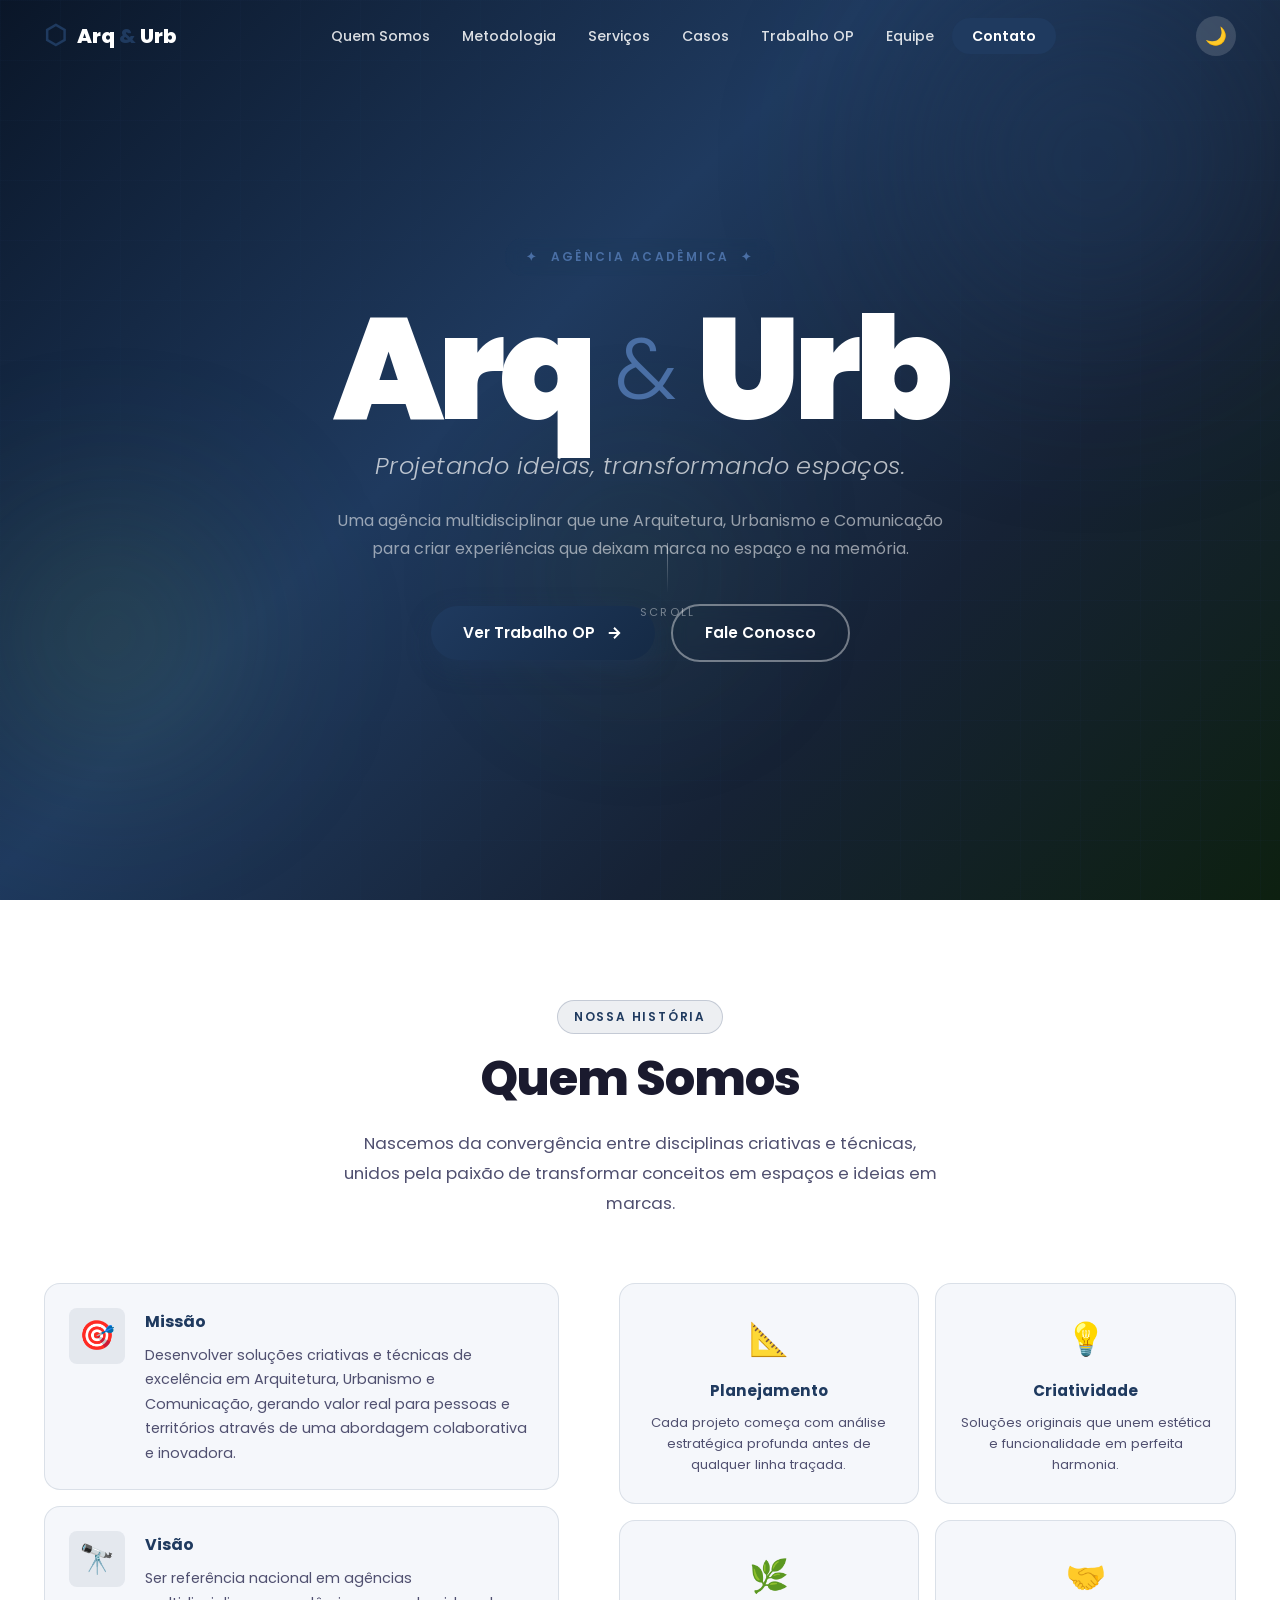
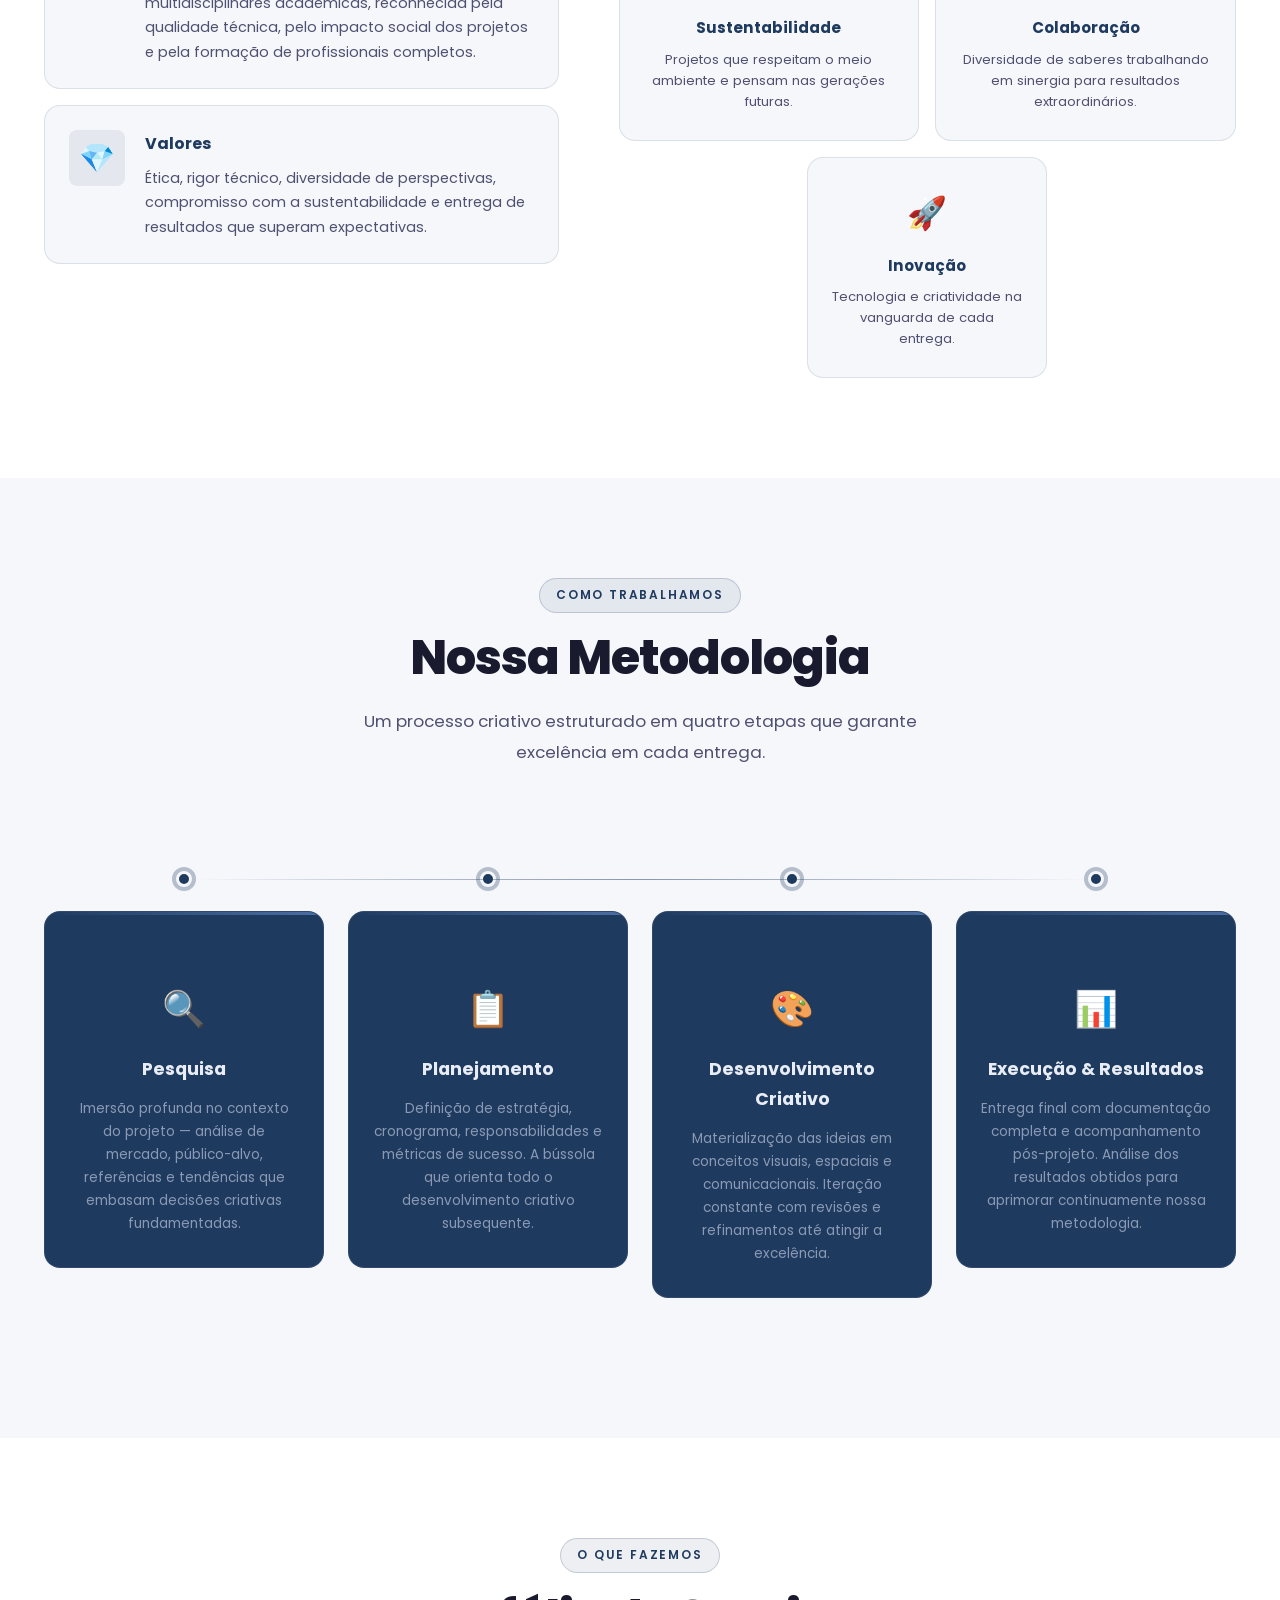
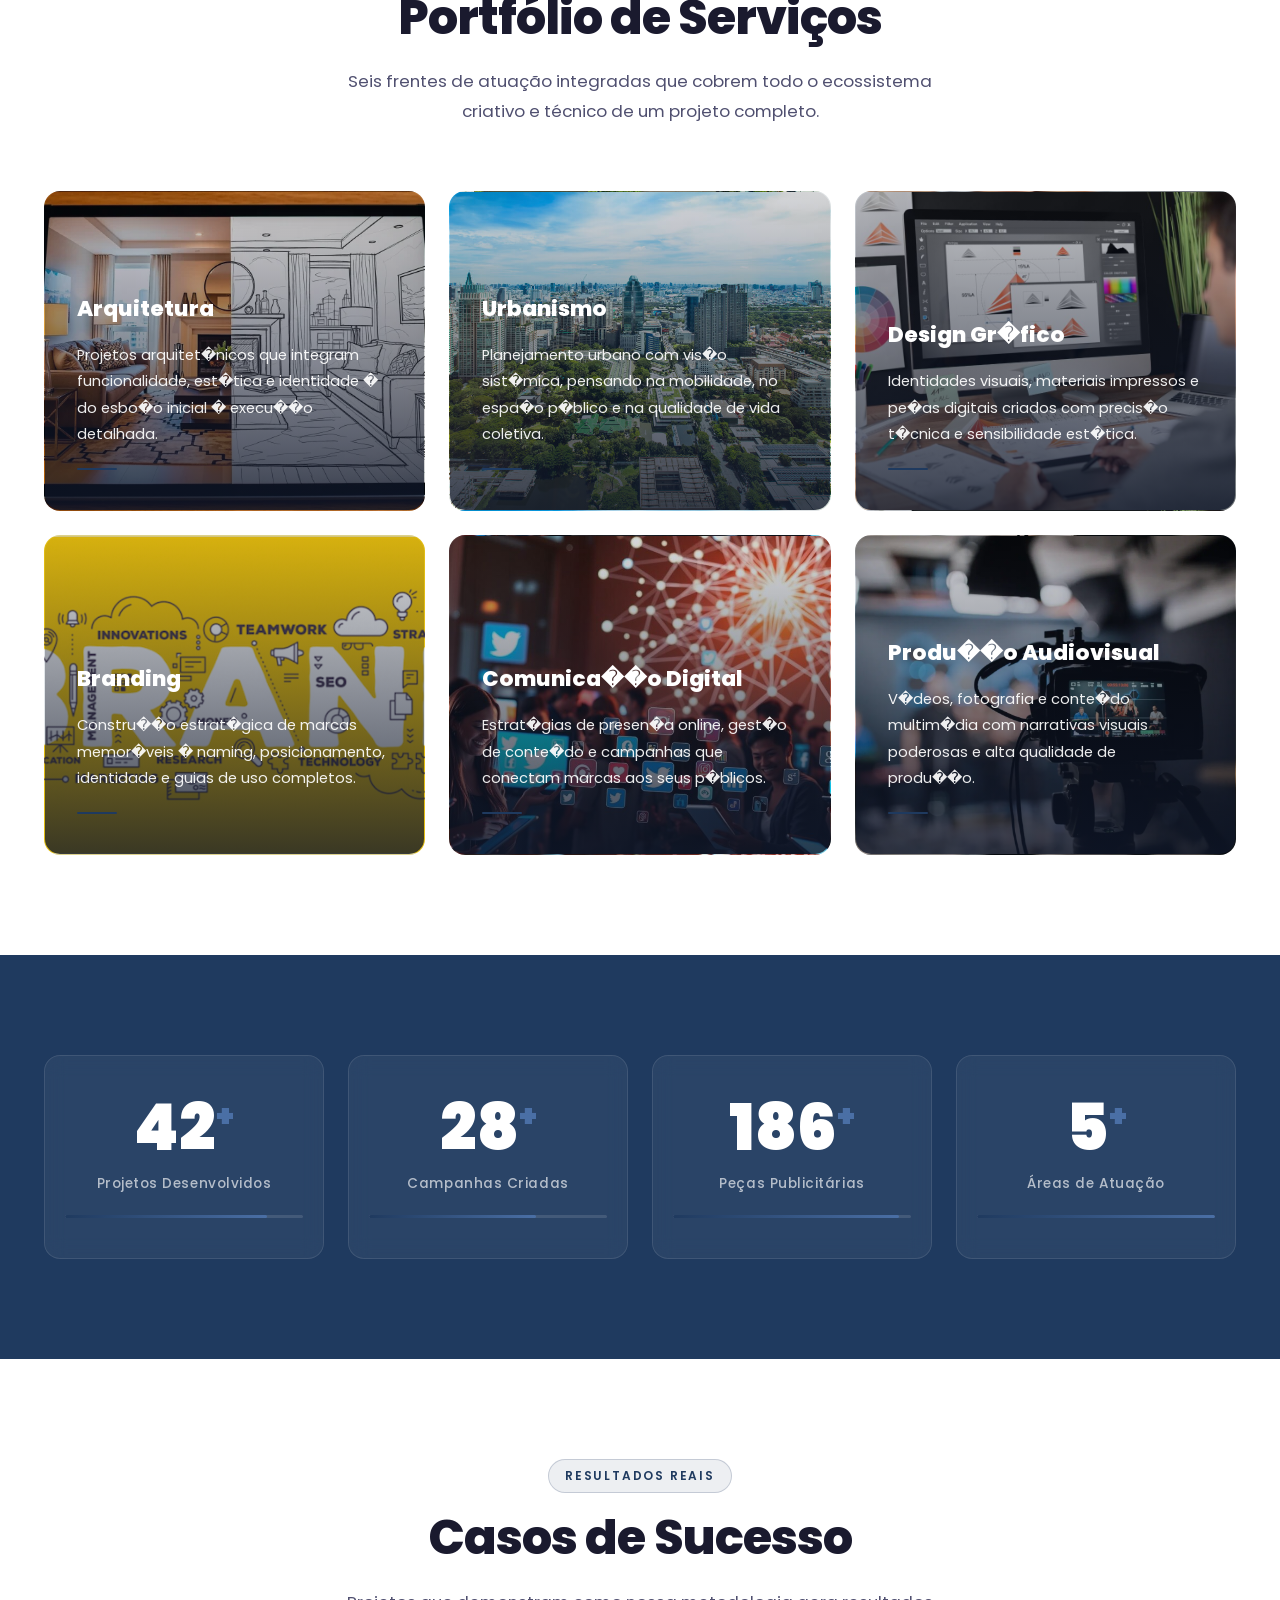
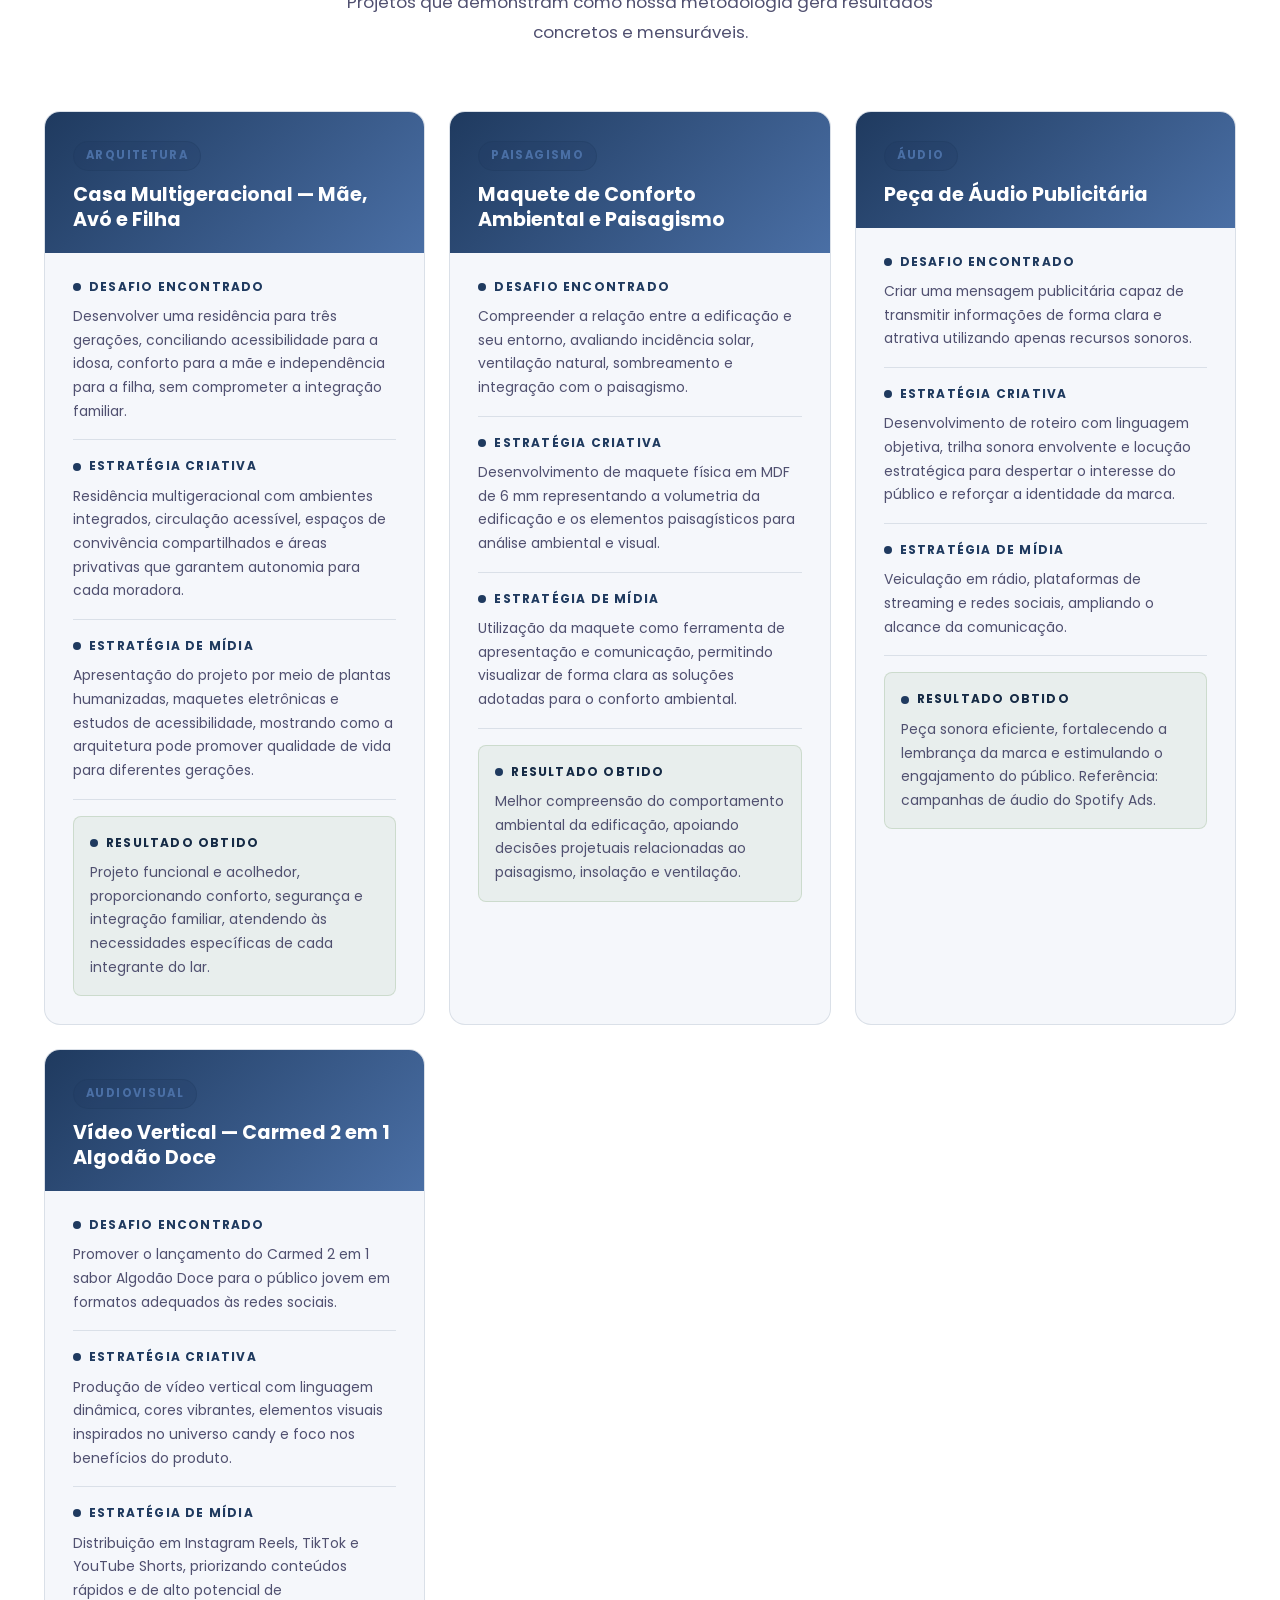
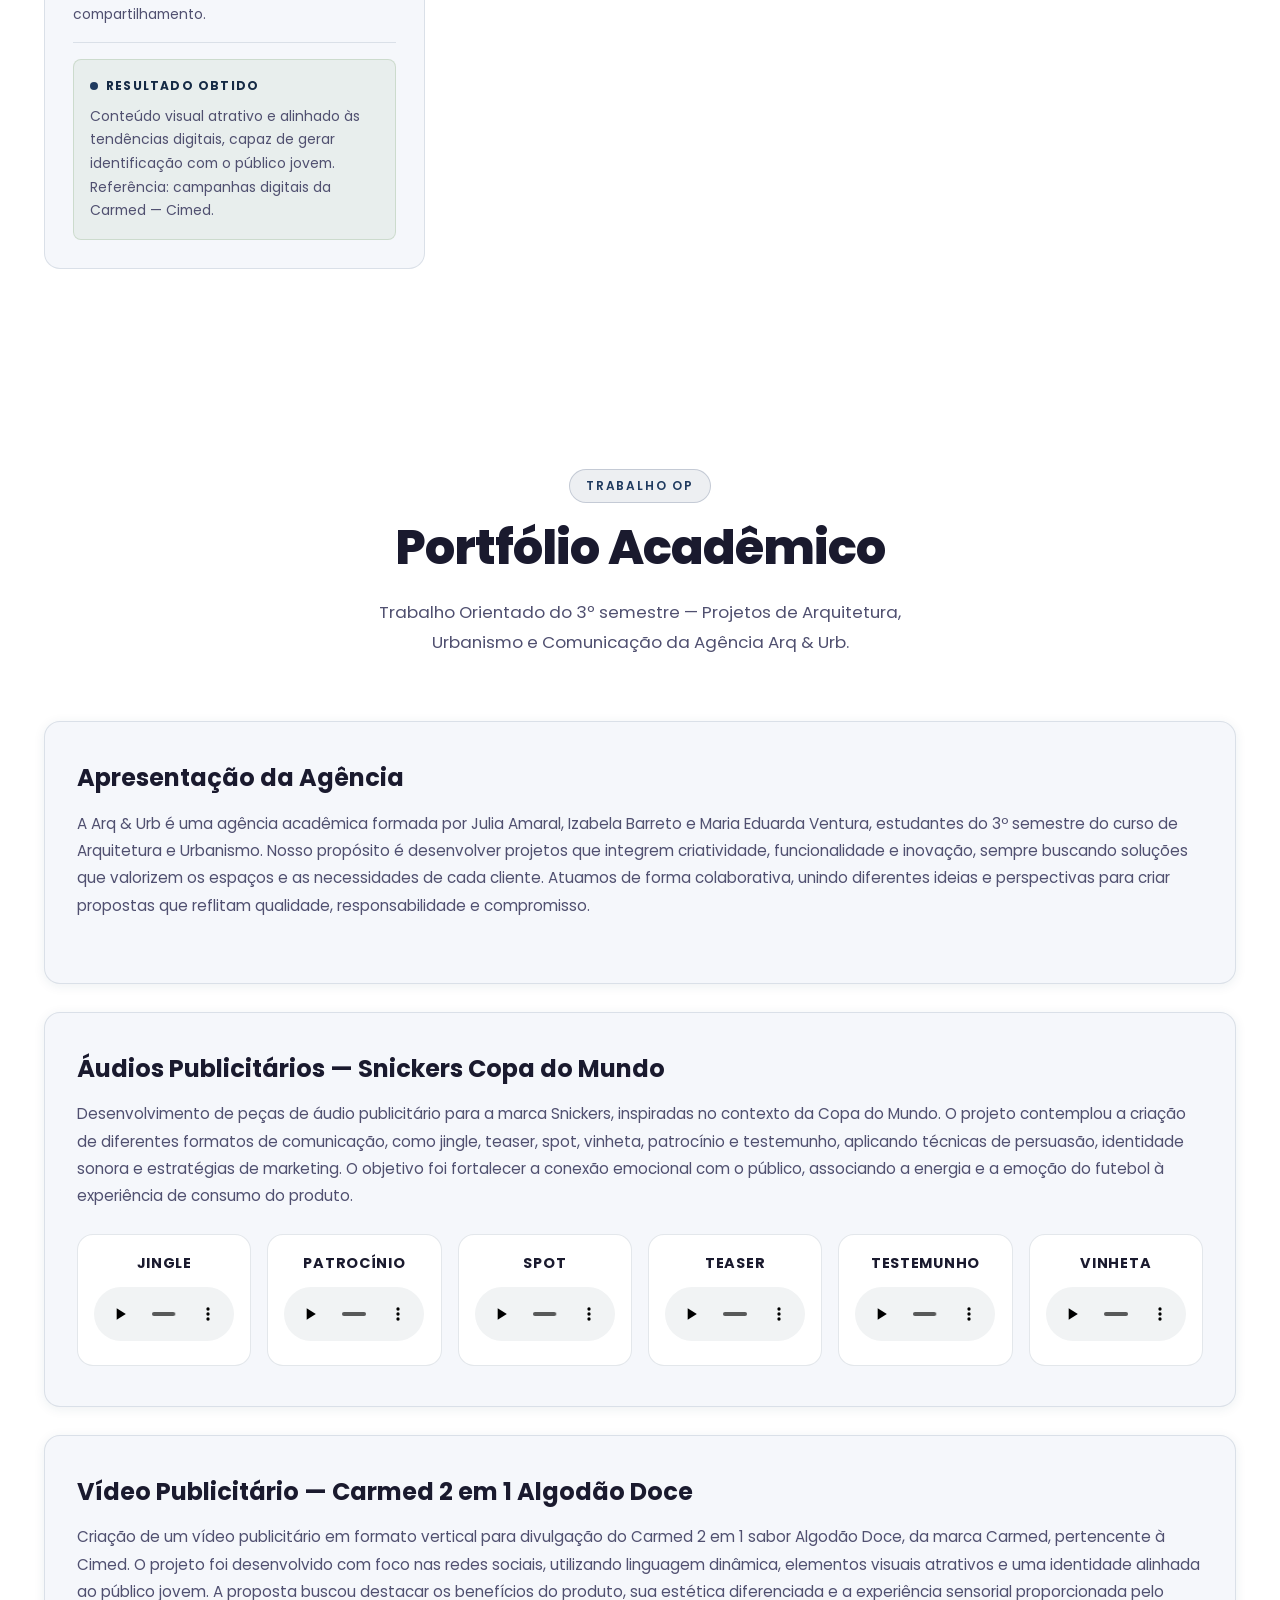
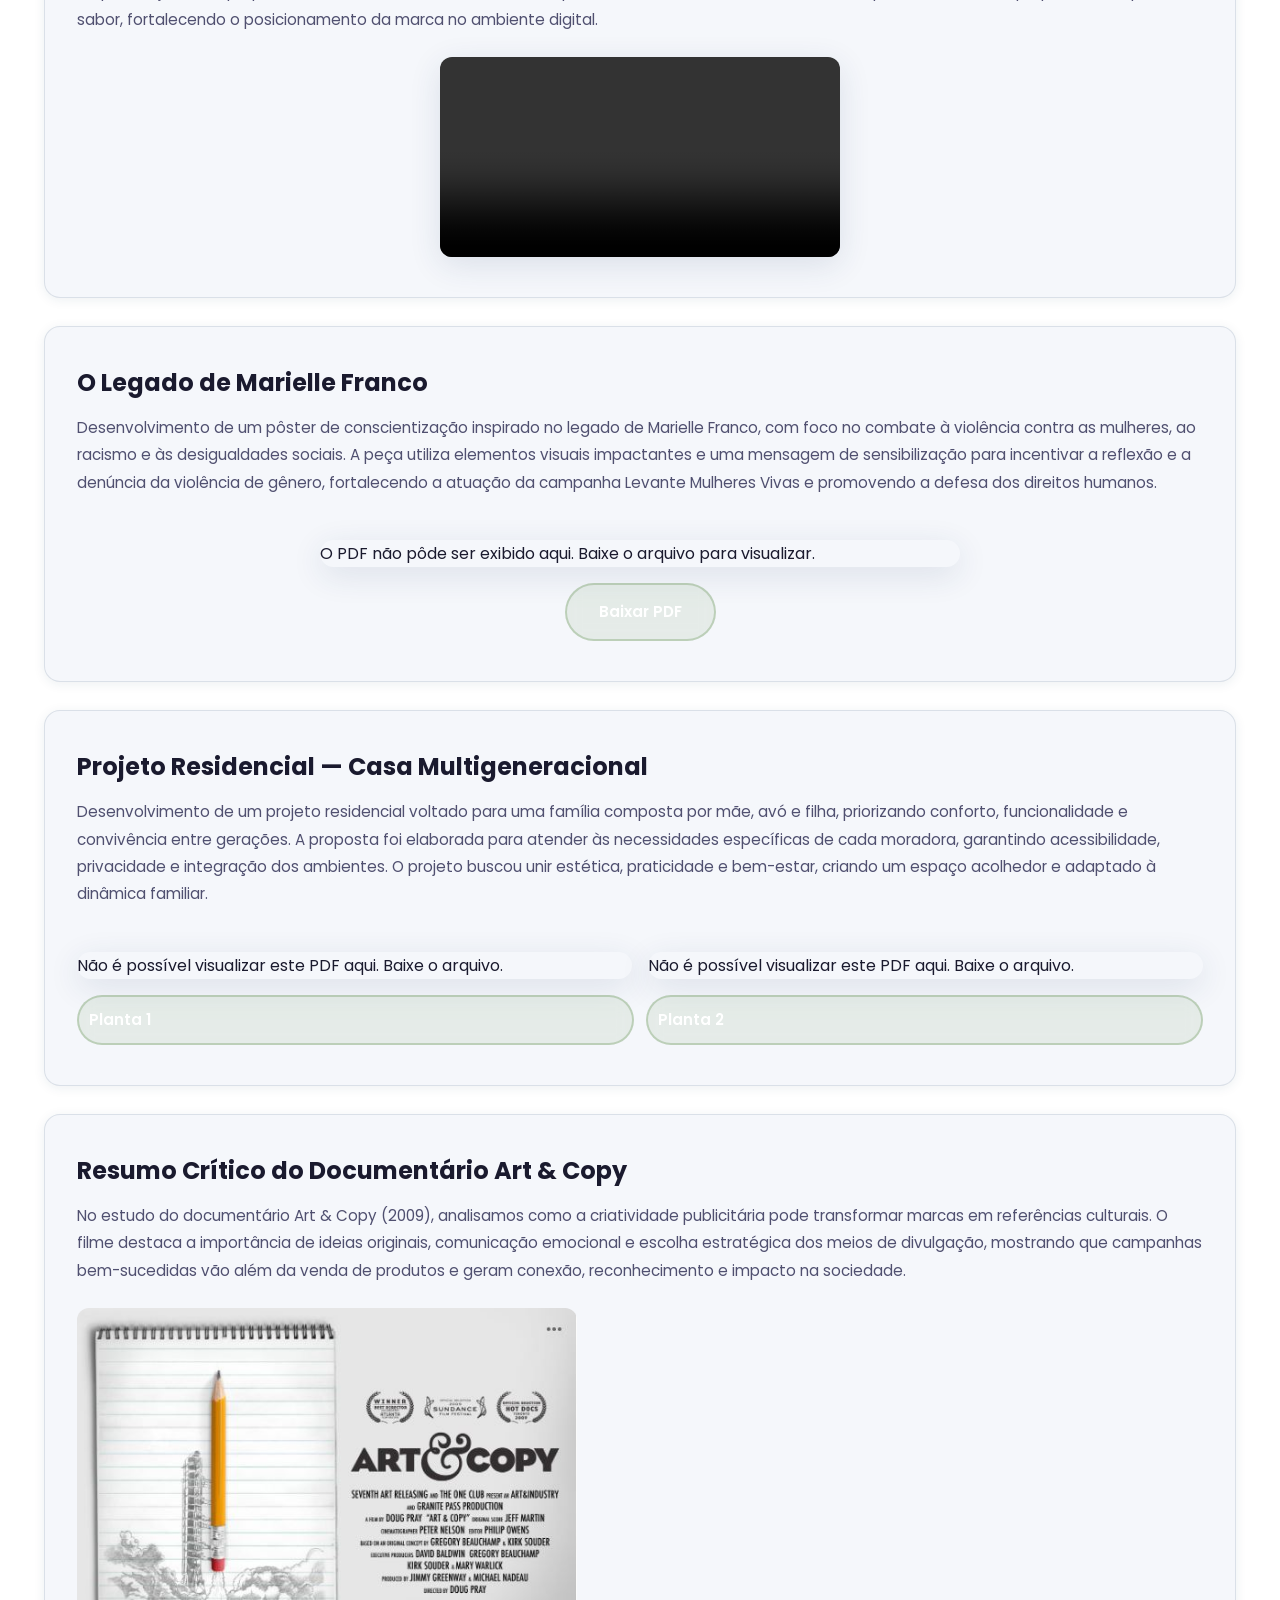
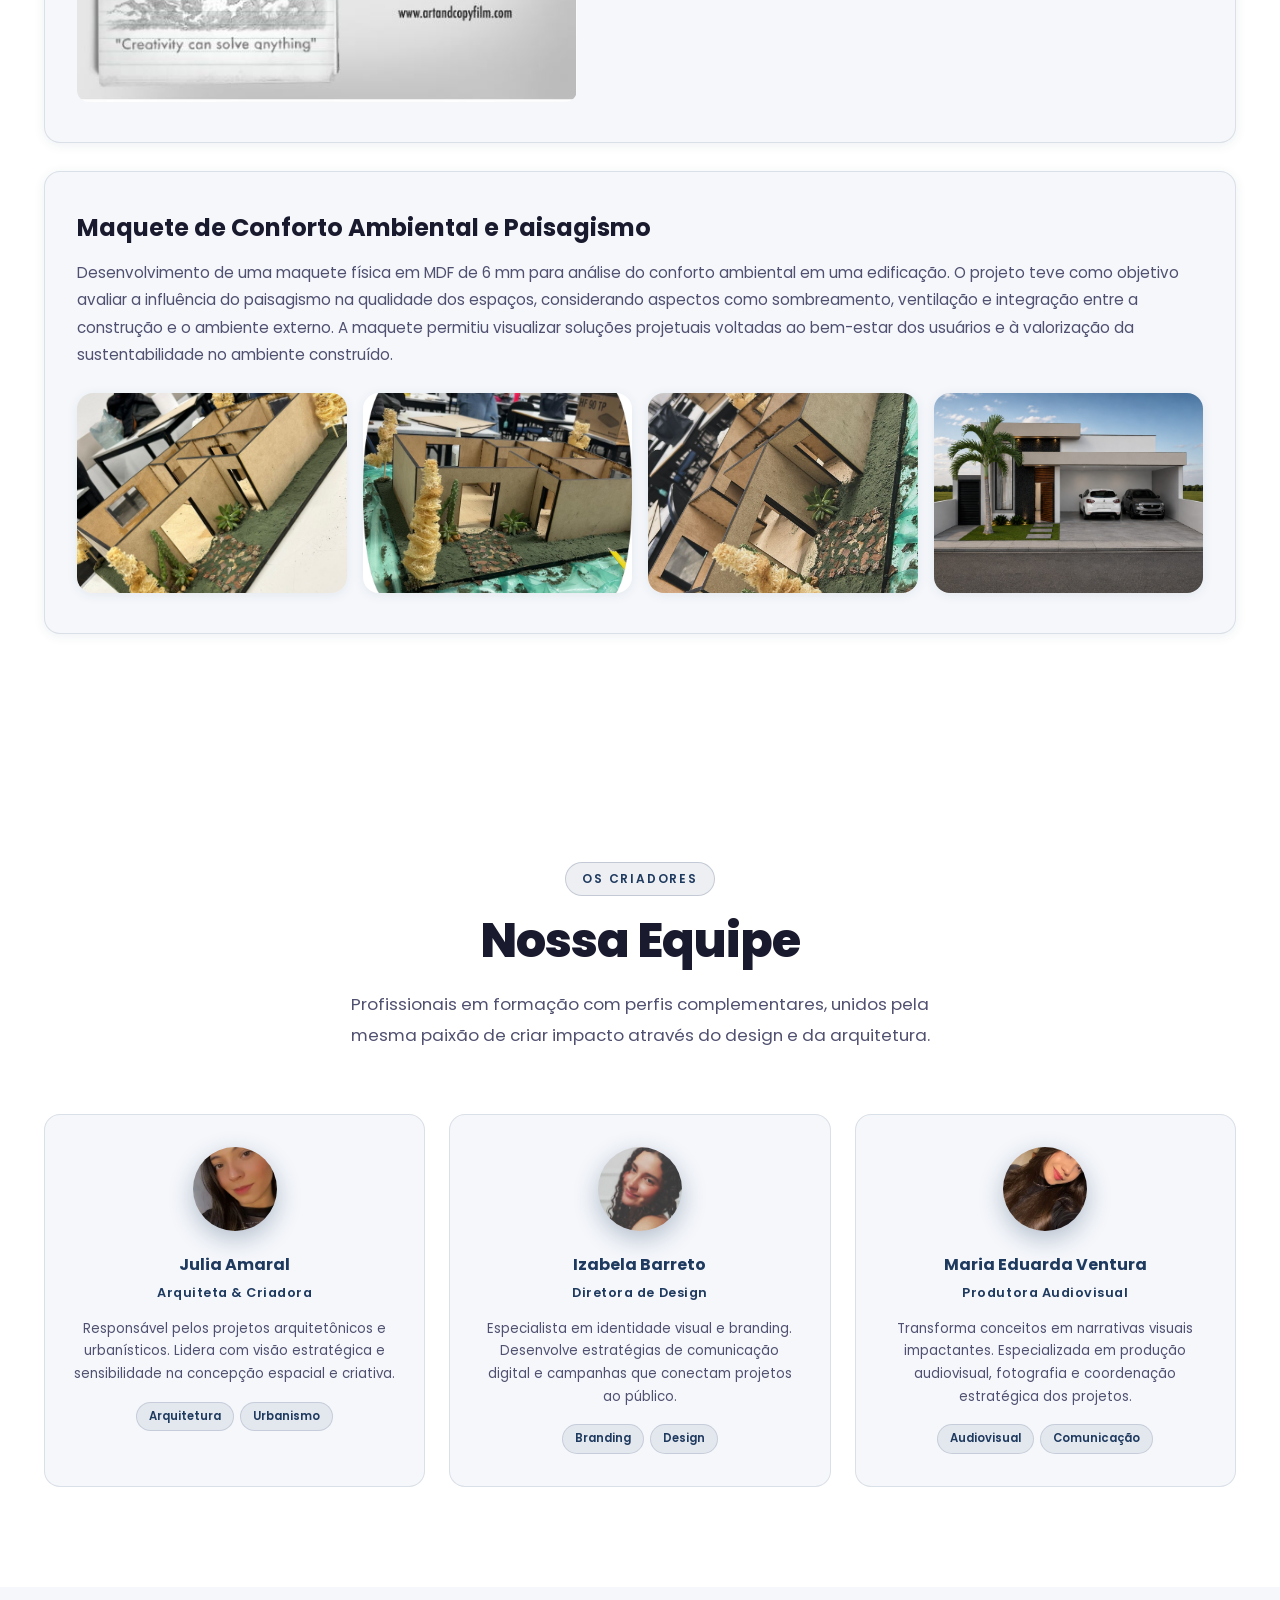
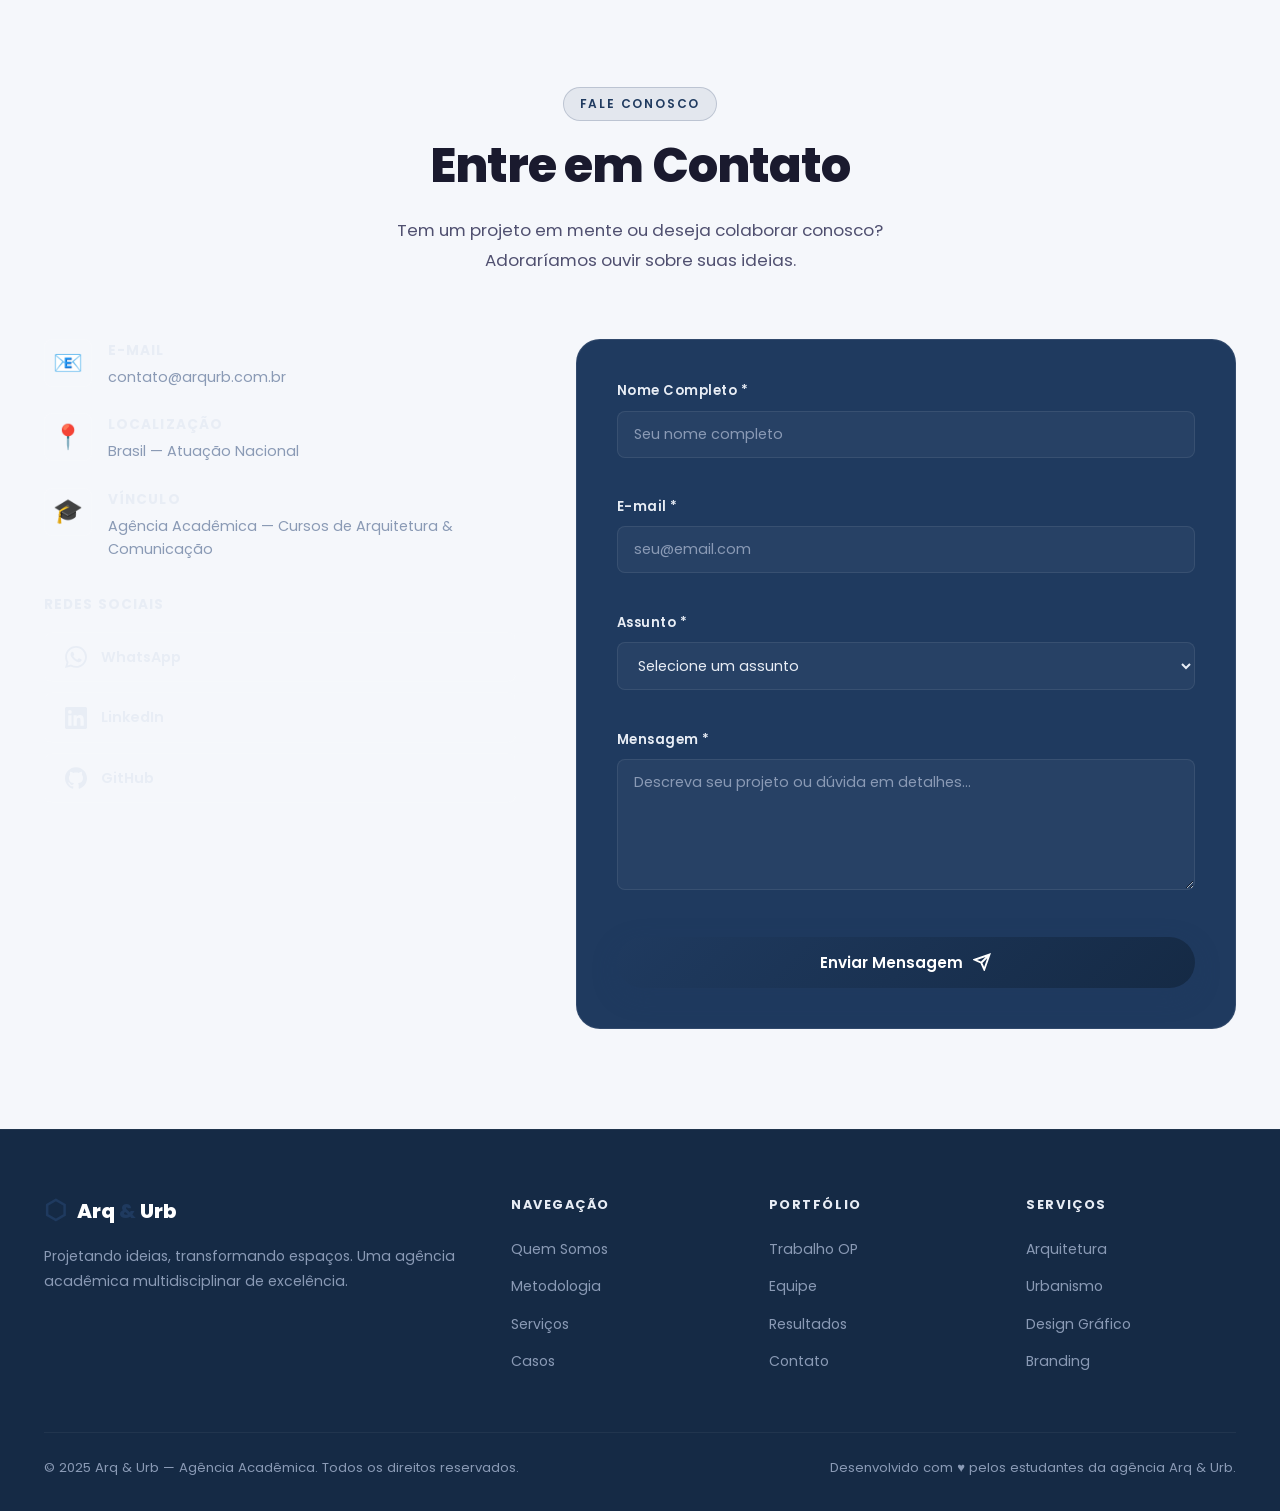
==== commit 2f70a4e9: "Arq---Urb: salvar alterações" ====
--- a/Arq---Urb/index.html
+++ b/Arq---Urb/index.html
@@ -1,14 +1,15 @@
-﻿<!DOCTYPE html>
+<!DOCTYPE html>
 <html lang="pt-BR">
 <head>
   <meta charset="UTF-8" />
+  <meta http-equiv="Content-Type" content="text/html; charset=UTF-8" />
   <meta name="viewport" content="width=device-width, initial-scale=1.0" />
-  <meta name="description" content="Arq & Urb â€“ AgÃªncia acadÃªmica de Arquitetura, Urbanismo e ComunicaÃ§Ã£o. Projetando ideias, transformando espaÃ§os." />
-  <meta name="keywords" content="arquitetura, urbanismo, design grÃ¡fico, branding, comunicaÃ§Ã£o digital, produÃ§Ã£o audiovisual" />
-  <meta property="og:title" content="Arq & Urb | Projetando ideias, transformando espaÃ§os" />
-  <meta property="og:description" content="Plataforma digital da agÃªncia Arq & Urb â€“ portfÃ³lio de projetos acadÃªmicos e institucionais." />
+  <meta name="description" content="Arq & Urb – Agência acadêmica de Arquitetura, Urbanismo e Comunicação. Projetando ideias, transformando espaços." />
+  <meta name="keywords" content="arquitetura, urbanismo, design gráfico, branding, comunicação digital, produção audiovisual" />
+  <meta property="og:title" content="Arq & Urb | Projetando ideias, transformando espaços" />
+  <meta property="og:description" content="Plataforma digital da agência Arq & Urb – portfólio de projetos acadêmicos e institucionais." />
   <meta property="og:type" content="website" />
-  <title>Arq & Urb | Projetando ideias, transformando espaÃ§os</title>
+  <title>Arq & Urb | Projetando ideias, transformando espaços</title>
   <link rel="preconnect" href="https://fonts.googleapis.com" />
   <link rel="preconnect" href="https://fonts.gstatic.com" crossorigin />
   <link href="https://fonts.googleapis.com/css2?family=Poppins:wght@300;400;500;600;700;800;900&display=swap" rel="stylesheet" />
@@ -19,14 +20,14 @@
   <!-- ========== NAVBAR ========== -->
   <nav class="navbar" id="navbar" role="navigation" aria-label="Menu principal">
     <div class="nav-container">
-      <a href="#home" class="nav-logo" aria-label="Arq & Urb - PÃ¡gina inicial">
-        <span class="logo-icon">â¬¡</span>
+      <a href="#home" class="nav-logo" aria-label="Arq & Urb - Página inicial">
+        <span class="logo-icon">⬡</span>
         <span class="logo-text">Arq <span class="logo-amp">&</span> Urb</span>
       </a>
       <ul class="nav-links" id="navLinks" role="list">
         <li><a href="#sobre" class="nav-link">Quem Somos</a></li>
         <li><a href="#metodologia" class="nav-link">Metodologia</a></li>
-        <li><a href="#servicos" class="nav-link">ServiÃ§os</a></li>
+        <li><a href="#servicos" class="nav-link">Serviços</a></li>
         <li><a href="#cases" class="nav-link">Casos</a></li>
         <li><a href="#midia" class="nav-link">Trabalho OP</a></li>
         <li><a href="#equipe" class="nav-link">Equipe</a></li>
@@ -34,7 +35,7 @@
       </ul>
       <div class="nav-actions">
         <button class="dark-mode-toggle" id="darkModeToggle" aria-label="Alternar modo escuro" title="Modo Escuro">
-          <span class="toggle-icon" id="toggleIcon">ðŸŒ™</span>
+          <span class="toggle-icon" id="toggleIcon">🌙</span>
         </button>
         <button class="hamburger" id="hamburger" aria-label="Abrir menu" aria-expanded="false">
           <span></span><span></span><span></span>
@@ -44,7 +45,7 @@
   </nav>
 
   <!-- ========== HERO ========== -->
-  <section class="hero" id="home" aria-label="SeÃ§Ã£o principal">
+  <section class="hero" id="home" aria-label="Seção principal">
     <div class="hero-bg">
       <div class="hero-grid"></div>
       <div class="hero-orb hero-orb-1"></div>
@@ -53,17 +54,17 @@
     </div>
     <div class="hero-content">
       <div class="hero-badge reveal">
-        <span>âœ¦</span> AgÃªncia AcadÃªmica <span>âœ¦</span>
+        <span>✦</span> Agência Acadêmica <span>✦</span>
       </div>
       <h1 class="hero-title reveal">
         <span class="title-line">Arq</span>
         <span class="title-amp">&amp;</span>
         <span class="title-line">Urb</span>
       </h1>
-      <p class="hero-slogan reveal">Projetando ideias, transformando espaÃ§os.</p>
+      <p class="hero-slogan reveal">Projetando ideias, transformando espaços.</p>
       <p class="hero-desc reveal">
-        Uma agÃªncia multidisciplinar que une Arquitetura, Urbanismo e ComunicaÃ§Ã£o<br />
-        para criar experiÃªncias que deixam marca no espaÃ§o e na memÃ³ria.
+        Uma agência multidisciplinar que une Arquitetura, Urbanismo e Comunicação<br />
+        para criar experiências que deixam marca no espaço e na memória.
       </p>
       <div class="hero-ctas reveal">
         <a href="#midia" class="btn btn-primary" id="btnVerProjetos">
@@ -85,62 +86,62 @@
   <section class="section" id="sobre" aria-label="Quem somos">
     <div class="container">
       <div class="section-header reveal">
-        <span class="section-tag">Nossa HistÃ³ria</span>
+        <span class="section-tag">Nossa História</span>
         <h2 class="section-title">Quem Somos</h2>
         <p class="section-subtitle">
-          Nascemos da convergÃªncia entre disciplinas criativas e tÃ©cnicas, unidos pela
-          paixÃ£o de transformar conceitos em espaÃ§os e ideias em marcas.
+          Nascemos da convergência entre disciplinas criativas e técnicas, unidos pela
+          paixão de transformar conceitos em espaços e ideias em marcas.
         </p>
       </div>
 
       <div class="about-grid">
         <div class="about-text reveal">
           <div class="about-block">
-            <div class="about-block-icon">ðŸŽ¯</div>
+            <div class="about-block-icon">🎯</div>
             <div>
-              <h3>MissÃ£o</h3>
-              <p>Desenvolver soluÃ§Ãµes criativas e tÃ©cnicas de excelÃªncia em Arquitetura, Urbanismo e ComunicaÃ§Ã£o, gerando valor real para pessoas e territÃ³rios atravÃ©s de uma abordagem colaborativa e inovadora.</p>
+              <h3>Missão</h3>
+              <p>Desenvolver soluções criativas e técnicas de excelência em Arquitetura, Urbanismo e Comunicação, gerando valor real para pessoas e territórios através de uma abordagem colaborativa e inovadora.</p>
             </div>
           </div>
           <div class="about-block">
-            <div class="about-block-icon">ðŸ”­</div>
+            <div class="about-block-icon">🔭</div>
             <div>
-              <h3>VisÃ£o</h3>
-              <p>Ser referÃªncia nacional em agÃªncias multidisciplinares acadÃªmicas, reconhecida pela qualidade tÃ©cnica, pelo impacto social dos projetos e pela formaÃ§Ã£o de profissionais completos.</p>
+              <h3>Visão</h3>
+              <p>Ser referência nacional em agências multidisciplinares acadêmicas, reconhecida pela qualidade técnica, pelo impacto social dos projetos e pela formação de profissionais completos.</p>
             </div>
           </div>
           <div class="about-block">
-            <div class="about-block-icon">ðŸ’Ž</div>
+            <div class="about-block-icon">💎</div>
             <div>
               <h3>Valores</h3>
-              <p>Ã‰tica, rigor tÃ©cnico, diversidade de perspectivas, compromisso com a sustentabilidade e entrega de resultados que superam expectativas.</p>
+              <p>Ética, rigor técnico, diversidade de perspectivas, compromisso com a sustentabilidade e entrega de resultados que superam expectativas.</p>
             </div>
           </div>
         </div>
         <div class="pillars-grid reveal">
           <div class="pillar-card">
-            <div class="pillar-icon">ðŸ“</div>
+            <div class="pillar-icon">📐</div>
             <h4>Planejamento</h4>
-            <p>Cada projeto comeÃ§a com anÃ¡lise estratÃ©gica profunda antes de qualquer linha traÃ§ada.</p>
+            <p>Cada projeto começa com análise estratégica profunda antes de qualquer linha traçada.</p>
           </div>
           <div class="pillar-card">
-            <div class="pillar-icon">ðŸ’¡</div>
+            <div class="pillar-icon">💡</div>
             <h4>Criatividade</h4>
-            <p>SoluÃ§Ãµes originais que unem estÃ©tica e funcionalidade em perfeita harmonia.</p>
+            <p>Soluções originais que unem estética e funcionalidade em perfeita harmonia.</p>
           </div>
           <div class="pillar-card">
-            <div class="pillar-icon">ðŸŒ¿</div>
+            <div class="pillar-icon">🌿</div>
             <h4>Sustentabilidade</h4>
-            <p>Projetos que respeitam o meio ambiente e pensam nas geraÃ§Ãµes futuras.</p>
+            <p>Projetos que respeitam o meio ambiente e pensam nas gerações futuras.</p>
           </div>
           <div class="pillar-card">
-            <div class="pillar-icon">ðŸ¤</div>
-            <h4>ColaboraÃ§Ã£o</h4>
-            <p>Diversidade de saberes trabalhando em sinergia para resultados extraordinÃ¡rios.</p>
+            <div class="pillar-icon">🤝</div>
+            <h4>Colaboração</h4>
+            <p>Diversidade de saberes trabalhando em sinergia para resultados extraordinários.</p>
           </div>
           <div class="pillar-card pillar-center">
-            <div class="pillar-icon">ðŸš€</div>
-            <h4>InovaÃ§Ã£o</h4>
+            <div class="pillar-icon">🚀</div>
+            <h4>Inovação</h4>
             <p>Tecnologia e criatividade na vanguarda de cada entrega.</p>
           </div>
         </div>
@@ -155,7 +156,7 @@
         <span class="section-tag">Como Trabalhamos</span>
         <h2 class="section-title">Nossa Metodologia</h2>
         <p class="section-subtitle">
-          Um processo criativo estruturado em quatro etapas que garante excelÃªncia em cada entrega.
+          Um processo criativo estruturado em quatro etapas que garante excelência em cada entrega.
         </p>
       </div>
       <div class="timeline">
@@ -164,99 +165,99 @@
           <div class="step-dot"></div>
           <div class="step-card">
             <div class="step-number">01</div>
-            <div class="step-icon">ðŸ”</div>
+            <div class="step-icon">🔍</div>
             <h3>Pesquisa</h3>
-            <p>ImersÃ£o profunda no contexto do projeto â€” anÃ¡lise de mercado, pÃºblico-alvo, referÃªncias e tendÃªncias que embasam decisÃµes criativas fundamentadas.</p>
+            <p>Imersão profunda no contexto do projeto — análise de mercado, público-alvo, referências e tendências que embasam decisões criativas fundamentadas.</p>
           </div>
         </div>
         <div class="timeline-step reveal" data-step="02">
           <div class="step-dot"></div>
           <div class="step-card">
             <div class="step-number">02</div>
-            <div class="step-icon">ðŸ“‹</div>
+            <div class="step-icon">📋</div>
             <h3>Planejamento</h3>
-            <p>DefiniÃ§Ã£o de estratÃ©gia, cronograma, responsabilidades e mÃ©tricas de sucesso. A bÃºssola que orienta todo o desenvolvimento criativo subsequente.</p>
+            <p>Definição de estratégia, cronograma, responsabilidades e métricas de sucesso. A bússola que orienta todo o desenvolvimento criativo subsequente.</p>
           </div>
         </div>
         <div class="timeline-step reveal" data-step="03">
           <div class="step-dot"></div>
           <div class="step-card">
             <div class="step-number">03</div>
-            <div class="step-icon">ðŸŽ¨</div>
+            <div class="step-icon">🎨</div>
             <h3>Desenvolvimento Criativo</h3>
-            <p>MaterializaÃ§Ã£o das ideias em conceitos visuais, espaciais e comunicacionais. IteraÃ§Ã£o constante com revisÃµes e refinamentos atÃ© atingir a excelÃªncia.</p>
+            <p>Materialização das ideias em conceitos visuais, espaciais e comunicacionais. Iteração constante com revisões e refinamentos até atingir a excelência.</p>
           </div>
         </div>
         <div class="timeline-step reveal" data-step="04">
           <div class="step-dot"></div>
           <div class="step-card">
             <div class="step-number">04</div>
-            <div class="step-icon">ðŸ“Š</div>
-            <h3>ExecuÃ§Ã£o & Resultados</h3>
-            <p>Entrega final com documentaÃ§Ã£o completa e acompanhamento pÃ³s-projeto. AnÃ¡lise dos resultados obtidos para aprimorar continuamente nossa metodologia.</p>
-          </div>
-        </div>
-      </div>
-    </div>
-  </section>
-
-  <!-- ========== SERVIÃ‡OS ========== -->
-  <section class="section" id="servicos" aria-label="PortfÃ³lio de serviÃ§os">
+            <div class="step-icon">📊</div>
+            <h3>Execução & Resultados</h3>
+            <p>Entrega final com documentação completa e acompanhamento pós-projeto. Análise dos resultados obtidos para aprimorar continuamente nossa metodologia.</p>
+          </div>
+        </div>
+      </div>
+    </div>
+  </section>
+
+  <!-- ========== SERVIÇOS ========== -->
+  <section class="section" id="servicos" aria-label="Portfólio de serviços">
     <div class="container">
       <div class="section-header reveal">
         <span class="section-tag">O Que Fazemos</span>
-        <h2 class="section-title">PortfÃ³lio de ServiÃ§os</h2>
+        <h2 class="section-title">Portfólio de Serviços</h2>
         <p class="section-subtitle">
-          Seis frentes de atuaÃ§Ã£o integradas que cobrem todo o ecossistema criativo e tÃ©cnico de um projeto completo.
+          Seis frentes de atuação integradas que cobrem todo o ecossistema criativo e técnico de um projeto completo.
         </p>
       </div>
       <div class="services-grid">
         <div class="service-card reveal" id="servArquitetura">
           <div class="service-icon-wrap">
-            <div class="service-icon">ðŸ›ï¸</div>
+            <div class="service-icon">🏛️</div>
           </div>
           <h3>Arquitetura</h3>
-          <p>Projetos arquitetônicos que integram funcionalidade, estética e identidade — do esboço inicial à execução detalhada.</p>
+          <p>Projetos arquitet�nicos que integram funcionalidade, est�tica e identidade � do esbo�o inicial � execu��o detalhada.</p>
           <div class="service-line"></div>
         </div>
         <div class="service-card reveal" id="servUrbanismo">
           <div class="service-icon-wrap">
-            <div class="service-icon">ðŸŒ†</div>
+            <div class="service-icon">🌆</div>
           </div>
           <h3>Urbanismo</h3>
-          <p>Planejamento urbano com visão sistêmica, pensando na mobilidade, no espaço público e na qualidade de vida coletiva.</p>
+          <p>Planejamento urbano com vis�o sist�mica, pensando na mobilidade, no espa�o p�blico e na qualidade de vida coletiva.</p>
           <div class="service-line"></div>
         </div>
         <div class="service-card reveal" id="servDesign">
           <div class="service-icon-wrap">
-            <div class="service-icon">âœï¸</div>
-          </div>
-          <h3>Design Gráfico</h3>
-          <p>Identidades visuais, materiais impressos e peças digitais criados com precisão técnica e sensibilidade estética.</p>
+            <div class="service-icon">✏️</div>
+          </div>
+          <h3>Design Gr�fico</h3>
+          <p>Identidades visuais, materiais impressos e pe�as digitais criados com precis�o t�cnica e sensibilidade est�tica.</p>
           <div class="service-line"></div>
         </div>
         <div class="service-card reveal" id="servBranding">
           <div class="service-icon-wrap">
-            <div class="service-icon">ðŸ’¼</div>
+            <div class="service-icon">💼</div>
           </div>
           <h3>Branding</h3>
-          <p>Construção estratégica de marcas memoráveis — naming, posicionamento, identidade e guias de uso completos.</p>
+          <p>Constru��o estrat�gica de marcas memor�veis � naming, posicionamento, identidade e guias de uso completos.</p>
           <div class="service-line"></div>
         </div>
         <div class="service-card reveal" id="servDigital">
           <div class="service-icon-wrap">
-            <div class="service-icon">ðŸ“±</div>
-          </div>
-          <h3>Comunicação Digital</h3>
-          <p>Estratégias de presença online, gestão de conteúdo e campanhas que conectam marcas aos seus públicos.</p>
+            <div class="service-icon">📱</div>
+          </div>
+          <h3>Comunica��o Digital</h3>
+          <p>Estrat�gias de presen�a online, gest�o de conte�do e campanhas que conectam marcas aos seus p�blicos.</p>
           <div class="service-line"></div>
         </div>
         <div class="service-card reveal" id="servAudiovisual">
           <div class="service-icon-wrap">
-            <div class="service-icon">ðŸŽ¬</div>
-          </div>
-          <h3>Produção Audiovisual</h3>
-          <p>Vídeos, fotografia e conteúdo multimídia com narrativas visuais poderosas e alta qualidade de produção.</p>
+            <div class="service-icon">🎬</div>
+          </div>
+          <h3>Produ��o Audiovisual</h3>
+          <p>V�deos, fotografia e conte�do multim�dia com narrativas visuais poderosas e alta qualidade de produ��o.</p>
           <div class="service-line"></div>
         </div>
       </div>
@@ -279,12 +280,12 @@
         </div>
         <div class="stat-card reveal" id="statPecas">
           <div class="stat-number" data-target="210">0</div>
-          <div class="stat-label">PeÃ§as PublicitÃ¡rias</div>
+          <div class="stat-label">Peças Publicitárias</div>
           <div class="stat-bar"><div class="stat-bar-fill" style="width:95%"></div></div>
         </div>
         <div class="stat-card reveal" id="statAreas">
           <div class="stat-number" data-target="6">0</div>
-          <div class="stat-label">Ãreas de AtuaÃ§Ã£o</div>
+          <div class="stat-label">Áreas de Atuação</div>
           <div class="stat-bar"><div class="stat-bar-fill" style="width:100%"></div></div>
         </div>
       </div>
@@ -298,7 +299,7 @@
         <span class="section-tag">Resultados Reais</span>
         <h2 class="section-title">Casos de Sucesso</h2>
         <p class="section-subtitle">
-          Projetos que demonstram como nossa metodologia gera resultados concretos e mensurÃ¡veis.
+          Projetos que demonstram como nossa metodologia gera resultados concretos e mensuráveis.
         </p>
       </div>
       <div class="cases-grid">
@@ -307,32 +308,32 @@
         <div class="case-card reveal" id="case1">
           <div class="case-header">
             <div class="case-tag">Arquitetura</div>
-            <h3 class="case-title">Casa Multigeracional â€” MÃ£e, AvÃ³ e Filha</h3>
+            <h3 class="case-title">Casa Multigeracional — Mãe, Avó e Filha</h3>
           </div>
           <div class="case-body">
             <div class="case-item">
               <div class="case-label">
                 <span class="case-dot"></span> Desafio Encontrado
               </div>
-              <p>Desenvolver uma residÃªncia para trÃªs geraÃ§Ãµes, conciliando acessibilidade para a idosa, conforto para a mÃ£e e independÃªncia para a filha, sem comprometer a integraÃ§Ã£o familiar.</p>
-            </div>
-            <div class="case-item">
-              <div class="case-label">
-                <span class="case-dot"></span> EstratÃ©gia Criativa
-              </div>
-              <p>ResidÃªncia multigeracional com ambientes integrados, circulaÃ§Ã£o acessÃ­vel, espaÃ§os de convivÃªncia compartilhados e Ã¡reas privativas que garantem autonomia para cada moradora.</p>
-            </div>
-            <div class="case-item">
-              <div class="case-label">
-                <span class="case-dot"></span> EstratÃ©gia de MÃ­dia
-              </div>
-              <p>ApresentaÃ§Ã£o do projeto por meio de plantas humanizadas, maquetes eletrÃ´nicas e estudos de acessibilidade, mostrando como a arquitetura pode promover qualidade de vida para diferentes geraÃ§Ãµes.</p>
+              <p>Desenvolver uma residência para três gerações, conciliando acessibilidade para a idosa, conforto para a mãe e independência para a filha, sem comprometer a integração familiar.</p>
+            </div>
+            <div class="case-item">
+              <div class="case-label">
+                <span class="case-dot"></span> Estratégia Criativa
+              </div>
+              <p>Residência multigeracional com ambientes integrados, circulação acessível, espaços de convivência compartilhados e áreas privativas que garantem autonomia para cada moradora.</p>
+            </div>
+            <div class="case-item">
+              <div class="case-label">
+                <span class="case-dot"></span> Estratégia de Mídia
+              </div>
+              <p>Apresentação do projeto por meio de plantas humanizadas, maquetes eletrônicas e estudos de acessibilidade, mostrando como a arquitetura pode promover qualidade de vida para diferentes gerações.</p>
             </div>
             <div class="case-result">
               <div class="case-label">
                 <span class="case-dot case-dot-green"></span> Resultado Obtido
               </div>
-              <p>Projeto funcional e acolhedor, proporcionando conforto, seguranÃ§a e integraÃ§Ã£o familiar, atendendo Ã s necessidades especÃ­ficas de cada integrante do lar.</p>
+              <p>Projeto funcional e acolhedor, proporcionando conforto, segurança e integração familiar, atendendo às necessidades específicas de cada integrante do lar.</p>
             </div>
           </div>
         </div>
@@ -348,25 +349,25 @@
               <div class="case-label">
                 <span class="case-dot"></span> Desafio Encontrado
               </div>
-              <p>Compreender a relaÃ§Ã£o entre a edificaÃ§Ã£o e seu entorno, avaliando incidÃªncia solar, ventilaÃ§Ã£o natural, sombreamento e integraÃ§Ã£o com o paisagismo.</p>
-            </div>
-            <div class="case-item">
-              <div class="case-label">
-                <span class="case-dot"></span> EstratÃ©gia Criativa
-              </div>
-              <p>Desenvolvimento de maquete fÃ­sica em MDF de 6 mm representando a volumetria da edificaÃ§Ã£o e os elementos paisagÃ­sticos para anÃ¡lise ambiental e visual.</p>
-            </div>
-            <div class="case-item">
-              <div class="case-label">
-                <span class="case-dot"></span> EstratÃ©gia de MÃ­dia
-              </div>
-              <p>UtilizaÃ§Ã£o da maquete como ferramenta de apresentaÃ§Ã£o e comunicaÃ§Ã£o, permitindo visualizar de forma clara as soluÃ§Ãµes adotadas para o conforto ambiental.</p>
+              <p>Compreender a relação entre a edificação e seu entorno, avaliando incidência solar, ventilação natural, sombreamento e integração com o paisagismo.</p>
+            </div>
+            <div class="case-item">
+              <div class="case-label">
+                <span class="case-dot"></span> Estratégia Criativa
+              </div>
+              <p>Desenvolvimento de maquete física em MDF de 6 mm representando a volumetria da edificação e os elementos paisagísticos para análise ambiental e visual.</p>
+            </div>
+            <div class="case-item">
+              <div class="case-label">
+                <span class="case-dot"></span> Estratégia de Mídia
+              </div>
+              <p>Utilização da maquete como ferramenta de apresentação e comunicação, permitindo visualizar de forma clara as soluções adotadas para o conforto ambiental.</p>
             </div>
             <div class="case-result">
               <div class="case-label">
                 <span class="case-dot case-dot-green"></span> Resultado Obtido
               </div>
-              <p>Melhor compreensÃ£o do comportamento ambiental da edificaÃ§Ã£o, apoiando decisÃµes projetuais relacionadas ao paisagismo, insolaÃ§Ã£o e ventilaÃ§Ã£o.</p>
+              <p>Melhor compreensão do comportamento ambiental da edificação, apoiando decisões projetuais relacionadas ao paisagismo, insolação e ventilação.</p>
             </div>
           </div>
         </div>
@@ -374,33 +375,33 @@
         <!-- Case 3 -->
         <div class="case-card reveal" id="case3">
           <div class="case-header">
-            <div class="case-tag">Ãudio</div>
-            <h3 class="case-title">PeÃ§a de Ãudio PublicitÃ¡ria</h3>
+            <div class="case-tag">Áudio</div>
+            <h3 class="case-title">Peça de Áudio Publicitária</h3>
           </div>
           <div class="case-body">
             <div class="case-item">
               <div class="case-label">
                 <span class="case-dot"></span> Desafio Encontrado
               </div>
-              <p>Criar uma mensagem publicitÃ¡ria capaz de transmitir informaÃ§Ãµes de forma clara e atrativa utilizando apenas recursos sonoros.</p>
-            </div>
-            <div class="case-item">
-              <div class="case-label">
-                <span class="case-dot"></span> EstratÃ©gia Criativa
-              </div>
-              <p>Desenvolvimento de roteiro com linguagem objetiva, trilha sonora envolvente e locuÃ§Ã£o estratÃ©gica para despertar o interesse do pÃºblico e reforÃ§ar a identidade da marca.</p>
-            </div>
-            <div class="case-item">
-              <div class="case-label">
-                <span class="case-dot"></span> EstratÃ©gia de MÃ­dia
-              </div>
-              <p>VeiculaÃ§Ã£o em rÃ¡dio, plataformas de streaming e redes sociais, ampliando o alcance da comunicaÃ§Ã£o.</p>
+              <p>Criar uma mensagem publicitária capaz de transmitir informações de forma clara e atrativa utilizando apenas recursos sonoros.</p>
+            </div>
+            <div class="case-item">
+              <div class="case-label">
+                <span class="case-dot"></span> Estratégia Criativa
+              </div>
+              <p>Desenvolvimento de roteiro com linguagem objetiva, trilha sonora envolvente e locução estratégica para despertar o interesse do público e reforçar a identidade da marca.</p>
+            </div>
+            <div class="case-item">
+              <div class="case-label">
+                <span class="case-dot"></span> Estratégia de Mídia
+              </div>
+              <p>Veiculação em rádio, plataformas de streaming e redes sociais, ampliando o alcance da comunicação.</p>
             </div>
             <div class="case-result">
               <div class="case-label">
                 <span class="case-dot case-dot-green"></span> Resultado Obtido
               </div>
-              <p>PeÃ§a sonora eficiente, fortalecendo a lembranÃ§a da marca e estimulando o engajamento do pÃºblico. ReferÃªncia: campanhas de Ã¡udio do Spotify Ads.</p>
+              <p>Peça sonora eficiente, fortalecendo a lembrança da marca e estimulando o engajamento do público. Referência: campanhas de áudio do Spotify Ads.</p>
             </div>
           </div>
         </div>
@@ -409,32 +410,32 @@
         <div class="case-card reveal" id="case4">
           <div class="case-header">
             <div class="case-tag">Audiovisual</div>
-            <h3 class="case-title">VÃ­deo Vertical â€” Carmed 2 em 1 AlgodÃ£o Doce</h3>
+            <h3 class="case-title">Vídeo Vertical — Carmed 2 em 1 Algodão Doce</h3>
           </div>
           <div class="case-body">
             <div class="case-item">
               <div class="case-label">
                 <span class="case-dot"></span> Desafio Encontrado
               </div>
-              <p>Promover o lanÃ§amento do Carmed 2 em 1 sabor AlgodÃ£o Doce para o pÃºblico jovem em formatos adequados Ã s redes sociais.</p>
-            </div>
-            <div class="case-item">
-              <div class="case-label">
-                <span class="case-dot"></span> EstratÃ©gia Criativa
-              </div>
-              <p>ProduÃ§Ã£o de vÃ­deo vertical com linguagem dinÃ¢mica, cores vibrantes, elementos visuais inspirados no universo candy e foco nos benefÃ­cios do produto.</p>
-            </div>
-            <div class="case-item">
-              <div class="case-label">
-                <span class="case-dot"></span> EstratÃ©gia de MÃ­dia
-              </div>
-              <p>DistribuiÃ§Ã£o em Instagram Reels, TikTok e YouTube Shorts, priorizando conteÃºdos rÃ¡pidos e de alto potencial de compartilhamento.</p>
+              <p>Promover o lançamento do Carmed 2 em 1 sabor Algodão Doce para o público jovem em formatos adequados às redes sociais.</p>
+            </div>
+            <div class="case-item">
+              <div class="case-label">
+                <span class="case-dot"></span> Estratégia Criativa
+              </div>
+              <p>Produção de vídeo vertical com linguagem dinâmica, cores vibrantes, elementos visuais inspirados no universo candy e foco nos benefícios do produto.</p>
+            </div>
+            <div class="case-item">
+              <div class="case-label">
+                <span class="case-dot"></span> Estratégia de Mídia
+              </div>
+              <p>Distribuição em Instagram Reels, TikTok e YouTube Shorts, priorizando conteúdos rápidos e de alto potencial de compartilhamento.</p>
             </div>
             <div class="case-result">
               <div class="case-label">
                 <span class="case-dot case-dot-green"></span> Resultado Obtido
               </div>
-              <p>ConteÃºdo visual atrativo e alinhado Ã s tendÃªncias digitais, capaz de gerar identificaÃ§Ã£o com o pÃºblico jovem. ReferÃªncia: campanhas digitais da Carmed â€” Cimed.</p>
+              <p>Conteúdo visual atrativo e alinhado às tendências digitais, capaz de gerar identificação com o público jovem. Referência: campanhas digitais da Carmed — Cimed.</p>
             </div>
           </div>
         </div>
@@ -448,25 +449,25 @@
     <div class="container">
       <div class="section-header reveal">
         <span class="section-tag">Trabalho OP</span>
-        <h2 class="section-title">PortfÃ³lio AcadÃªmico</h2>
+        <h2 class="section-title">Portfólio Acadêmico</h2>
         <p class="section-subtitle">
-          Trabalho Orientado do 3Âº semestre â€” Projetos de Arquitetura, Urbanismo e ComunicaÃ§Ã£o da AgÃªncia Arq & Urb.
-        </p>
-      </div>
-
-      <!-- APRESENTAÃ‡ÃƒO DA AGÃŠNCIA -->
+          Trabalho Orientado do 3º semestre — Projetos de Arquitetura, Urbanismo e Comunicação da Agência Arq & Urb.
+        </p>
+      </div>
+
+      <!-- APRESENTAÇÃO DA AGÊNCIA -->
       <div class="project-section reveal">
-        <h3 class="project-section-title">ApresentaÃ§Ã£o da AgÃªncia</h3>
+        <h3 class="project-section-title">Apresentação da Agência</h3>
         <p class="project-section-text">
-          A Arq & Urb Ã© uma agÃªncia acadÃªmica formada por Julia Amaral, Izabela Barreto e Maria Eduarda Ventura, estudantes do 3Âº semestre do curso de Arquitetura e Urbanismo. Nosso propÃ³sito Ã© desenvolver projetos que integrem criatividade, funcionalidade e inovaÃ§Ã£o, sempre buscando soluÃ§Ãµes que valorizem os espaÃ§os e as necessidades de cada cliente. Atuamos de forma colaborativa, unindo diferentes ideias e perspectivas para criar propostas que reflitam qualidade, responsabilidade e compromisso.
-        </p>
-      </div>
-
-      <!-- ÃUDIOS PUBLICITÃRIOS - SNICKERS -->
+          A Arq & Urb é uma agência acadêmica formada por Julia Amaral, Izabela Barreto e Maria Eduarda Ventura, estudantes do 3º semestre do curso de Arquitetura e Urbanismo. Nosso propósito é desenvolver projetos que integrem criatividade, funcionalidade e inovação, sempre buscando soluções que valorizem os espaços e as necessidades de cada cliente. Atuamos de forma colaborativa, unindo diferentes ideias e perspectivas para criar propostas que reflitam qualidade, responsabilidade e compromisso.
+        </p>
+      </div>
+
+      <!-- ÁUDIOS PUBLICITÁRIOS - SNICKERS -->
       <div class="project-section reveal">
-        <h3 class="project-section-title">Ãudios PublicitÃ¡rios â€” Snickers Copa do Mundo</h3>
+        <h3 class="project-section-title">Áudios Publicitários — Snickers Copa do Mundo</h3>
         <p class="project-section-text">
-          Desenvolvimento de peÃ§as de Ã¡udio publicitÃ¡rio para a marca Snickers, inspiradas no contexto da Copa do Mundo. O projeto contemplou a criaÃ§Ã£o de diferentes formatos de comunicaÃ§Ã£o, como jingle, teaser, spot, vinheta, patrocÃ­nio e testemunho, aplicando tÃ©cnicas de persuasÃ£o, identidade sonora e estratÃ©gias de marketing. O objetivo foi fortalecer a conexÃ£o emocional com o pÃºblico, associando a energia e a emoÃ§Ã£o do futebol Ã  experiÃªncia de consumo do produto.
+          Desenvolvimento de peças de áudio publicitário para a marca Snickers, inspiradas no contexto da Copa do Mundo. O projeto contemplou a criação de diferentes formatos de comunicação, como jingle, teaser, spot, vinheta, patrocínio e testemunho, aplicando técnicas de persuasão, identidade sonora e estratégias de marketing. O objetivo foi fortalecer a conexão emocional com o público, associando a energia e a emoção do futebol à experiência de consumo do produto.
         </p>
         <div class="audio-grid">
           <div class="audio-card">
@@ -474,7 +475,7 @@
             <audio controls src="trabalho-op/JINGLE.mp3"></audio>
           </div>
           <div class="audio-card">
-            <h4>PatrocÃ­nio</h4>
+            <h4>Patrocínio</h4>
             <audio controls src="trabalho-op/POATROCINIO.mp3"></audio>
           </div>
           <div class="audio-card">
@@ -496,51 +497,51 @@
         </div>
       </div>
 
-      <!-- VÃDEO PUBLICITÃRIO - CARMED -->
+      <!-- VÍDEO PUBLICITÁRIO - CARMED -->
       <div class="project-section reveal">
-        <h3 class="project-section-title">VÃ­deo PublicitÃ¡rio â€” Carmed 2 em 1 AlgodÃ£o Doce</h3>
+        <h3 class="project-section-title">Vídeo Publicitário — Carmed 2 em 1 Algodão Doce</h3>
         <p class="project-section-text">
-          CriaÃ§Ã£o de um vÃ­deo publicitÃ¡rio em formato vertical para divulgaÃ§Ã£o do Carmed 2 em 1 sabor AlgodÃ£o Doce, da marca Carmed, pertencente Ã  Cimed. O projeto foi desenvolvido com foco nas redes sociais, utilizando linguagem dinÃ¢mica, elementos visuais atrativos e uma identidade alinhada ao pÃºblico jovem. A proposta buscou destacar os benefÃ­cios do produto, sua estÃ©tica diferenciada e a experiÃªncia sensorial proporcionada pelo sabor, fortalecendo o posicionamento da marca no ambiente digital.
+          Criação de um vídeo publicitário em formato vertical para divulgação do Carmed 2 em 1 sabor Algodão Doce, da marca Carmed, pertencente à Cimed. O projeto foi desenvolvido com foco nas redes sociais, utilizando linguagem dinâmica, elementos visuais atrativos e uma identidade alinhada ao público jovem. A proposta buscou destacar os benefícios do produto, sua estética diferenciada e a experiência sensorial proporcionada pelo sabor, fortalecendo o posicionamento da marca no ambiente digital.
         </p>
         <div class="video-container">
           <video controls playsinline preload="metadata" width="100%" style="max-width: 400px; border-radius: 12px;">
             <source src="trabalho-op/carmed.mov" type="video/quicktime">
-            Seu navegador nÃ£o suporta vÃ­deo.
+            Seu navegador não suporta vídeo.
           </video>
         </div>
       </div>
 
-      <!-- PROJETO GRÃFICO - MARIELLE FRANCO -->
+      <!-- PROJETO GRÁFICO - MARIELLE FRANCO -->
       <div class="project-section reveal">
         <h3 class="project-section-title">O Legado de Marielle Franco</h3>
         <p class="project-section-text">
-          Desenvolvimento de um pÃ´ster de conscientizaÃ§Ã£o inspirado no legado de Marielle Franco, com foco no combate Ã  violÃªncia contra as mulheres, ao racismo e Ã s desigualdades sociais. A peÃ§a utiliza elementos visuais impactantes e uma mensagem de sensibilizaÃ§Ã£o para incentivar a reflexÃ£o e a denÃºncia da violÃªncia de gÃªnero, fortalecendo a atuaÃ§Ã£o da campanha Levante Mulheres Vivas e promovendo a defesa dos direitos humanos.
+          Desenvolvimento de um pôster de conscientização inspirado no legado de Marielle Franco, com foco no combate à violência contra as mulheres, ao racismo e às desigualdades sociais. A peça utiliza elementos visuais impactantes e uma mensagem de sensibilização para incentivar a reflexão e a denúncia da violência de gênero, fortalecendo a atuação da campanha Levante Mulheres Vivas e promovendo a defesa dos direitos humanos.
         </p>
         <div class="single-image-container">
           <div class="pdf-preview">
-            <object data="trabalho-op/PÃ´ster Marielle Franco. Lutas e legado..pdf" type="application/pdf" width="100%" height="520">
-              <p>O PDF nÃ£o pÃ´de ser exibido aqui. <a href="trabalho-op/PÃ´ster Marielle Franco. Lutas e legado..pdf" download="Poster-Marielle-Franco.pdf">Baixe o arquivo</a> para visualizar.</p>
+            <object data="trabalho-op/Pôster Marielle Franco. Lutas e legado..pdf" type="application/pdf" width="100%" height="520">
+              <p>O PDF não pôde ser exibido aqui. <a href="trabalho-op/Pôster Marielle Franco. Lutas e legado..pdf" download="Poster-Marielle-Franco.pdf">Baixe o arquivo</a> para visualizar.</p>
             </object>
           </div>
-          <a href="trabalho-op/PÃ´ster Marielle Franco. Lutas e legado..pdf" download="Poster-Marielle-Franco.pdf" class="btn btn-outline" style="margin-top: 16px; display: inline-block; background: rgba(92,138,75,0.1); border-color: rgba(92,138,75,0.3);">Baixar PDF</a>
-        </div>
-      </div>
-
-      <!-- PROJETO ARQUITETÃ”NICO - CASA MULTIGENERACIONAL -->
+          <a href="trabalho-op/Pôster Marielle Franco. Lutas e legado..pdf" download="Poster-Marielle-Franco.pdf" class="btn btn-outline" style="margin-top: 16px; display: inline-block; background: rgba(92,138,75,0.1); border-color: rgba(92,138,75,0.3);">Baixar PDF</a>
+        </div>
+      </div>
+
+      <!-- PROJETO ARQUITETÔNICO - CASA MULTIGENERACIONAL -->
       <div class="project-section reveal">
-        <h3 class="project-section-title">Projeto Residencial â€” Casa Multigeneracional</h3>
+        <h3 class="project-section-title">Projeto Residencial — Casa Multigeneracional</h3>
         <p class="project-section-text">
-          Desenvolvimento de um projeto residencial voltado para uma famÃ­lia composta por mÃ£e, avÃ³ e filha, priorizando conforto, funcionalidade e convivÃªncia entre geraÃ§Ãµes. A proposta foi elaborada para atender Ã s necessidades especÃ­ficas de cada moradora, garantindo acessibilidade, privacidade e integraÃ§Ã£o dos ambientes. O projeto buscou unir estÃ©tica, praticidade e bem-estar, criando um espaÃ§o acolhedor e adaptado Ã  dinÃ¢mica familiar.
+          Desenvolvimento de um projeto residencial voltado para uma família composta por mãe, avó e filha, priorizando conforto, funcionalidade e convivência entre gerações. A proposta foi elaborada para atender às necessidades específicas de cada moradora, garantindo acessibilidade, privacidade e integração dos ambientes. O projeto buscou unir estética, praticidade e bem-estar, criando um espaço acolhedor e adaptado à dinâmica familiar.
         </p>
         <div class="project-images pdf-grid">
           <div class="pdf-card">
             <object data="trabalho-op/Desenho planta baixa atualizada td-FOLHA A3 (3).pdf" type="application/pdf" width="100%" height="320">
-              <p>NÃ£o Ã© possÃ­vel visualizar este PDF aqui. <a href="trabalho-op/Desenho planta baixa atualizada td-FOLHA A3 (3).pdf" download="Planta-Baixa-1.pdf">Baixe o arquivo</a>.</p>
+              <p>Não é possível visualizar este PDF aqui. <a href="trabalho-op/Desenho planta baixa atualizada td-FOLHA A3 (3).pdf" download="Planta-Baixa-1.pdf">Baixe o arquivo</a>.</p>
             </object>
           </div>
           <div class="pdf-card">
             <object data="trabalho-op/Desenho planta baixa atualizada td-FOLHA A3 (7).pdf" type="application/pdf" width="100%" height="320">
-              <p>NÃ£o Ã© possÃ­vel visualizar este PDF aqui. <a href="trabalho-op/Desenho planta baixa atualizada td-FOLHA A3 (7).pdf" download="Planta-Baixa-2.pdf">Baixe o arquivo</a>.</p>
+              <p>Não é possível visualizar este PDF aqui. <a href="trabalho-op/Desenho planta baixa atualizada td-FOLHA A3 (7).pdf" download="Planta-Baixa-2.pdf">Baixe o arquivo</a>.</p>
             </object>
           </div>
         </div>
@@ -550,25 +551,25 @@
         </div>
       </div>
 
-      <!-- RESUMO CRÃTICO - ART & COPY -->
+      <!-- RESUMO CRÍTICO - ART & COPY -->
       <div class="project-section reveal">
-        <h3 class="project-section-title">Resumo CrÃ­tico do DocumentÃ¡rio Art & Copy</h3>
+        <h3 class="project-section-title">Resumo Crítico do Documentário Art & Copy</h3>
         <p class="project-section-text">
-          No estudo do documentÃ¡rio Art & Copy (2009), analisamos como a criatividade publicitÃ¡ria pode transformar marcas em referÃªncias culturais. O filme destaca a importÃ¢ncia de ideias originais, comunicaÃ§Ã£o emocional e escolha estratÃ©gica dos meios de divulgaÃ§Ã£o, mostrando que campanhas bem-sucedidas vÃ£o alÃ©m da venda de produtos e geram conexÃ£o, reconhecimento e impacto na sociedade.
-        </p>
-        <img src="trabalho-op/Resumo CrÃ­tico (colocar uma breve apresentaÃ§Ã£o sobre,vou montar o texto).JPG" alt="Resumo CrÃ­tico" style="width: 100%; max-width: 500px; border-radius: 12px; margin-top: 16px;" />
+          No estudo do documentário Art & Copy (2009), analisamos como a criatividade publicitária pode transformar marcas em referências culturais. O filme destaca a importância de ideias originais, comunicação emocional e escolha estratégica dos meios de divulgação, mostrando que campanhas bem-sucedidas vão além da venda de produtos e geram conexão, reconhecimento e impacto na sociedade.
+        </p>
+        <img src="trabalho-op/Resumo Crítico (colocar uma breve apresentação sobre,vou montar o texto).JPG" alt="Resumo Crítico" style="width: 100%; max-width: 500px; border-radius: 12px; margin-top: 16px;" />
       </div>
 
       <!-- PROJETO DE CONFORTO AMBIENTAL -->
       <div class="project-section reveal">
         <h3 class="project-section-title">Maquete de Conforto Ambiental e Paisagismo</h3>
         <p class="project-section-text">
-          Desenvolvimento de uma maquete fÃ­sica em MDF de 6 mm para anÃ¡lise do conforto ambiental em uma edificaÃ§Ã£o. O projeto teve como objetivo avaliar a influÃªncia do paisagismo na qualidade dos espaÃ§os, considerando aspectos como sombreamento, ventilaÃ§Ã£o e integraÃ§Ã£o entre a construÃ§Ã£o e o ambiente externo. A maquete permitiu visualizar soluÃ§Ãµes projetuais voltadas ao bem-estar dos usuÃ¡rios e Ã  valorizaÃ§Ã£o da sustentabilidade no ambiente construÃ­do.
+          Desenvolvimento de uma maquete física em MDF de 6 mm para análise do conforto ambiental em uma edificação. O projeto teve como objetivo avaliar a influência do paisagismo na qualidade dos espaços, considerando aspectos como sombreamento, ventilação e integração entre a construção e o ambiente externo. A maquete permitiu visualizar soluções projetuais voltadas ao bem-estar dos usuários e à valorização da sustentabilidade no ambiente construído.
         </p>
         <div class="gallery-grid-mini">
-          <img src="trabalho-op/WhatsApp Image 2026-05-20 at 21.44.35.jpeg" alt="Maquete - Ã‚ngulo 1" />
-          <img src="trabalho-op/WhatsApp Image 2026-05-20 at 21.44.35 (1).jpeg" alt="Maquete - Ã‚ngulo 2" />
-          <img src="trabalho-op/WhatsApp Image 2026-05-20 at 21.44.37.jpeg" alt="Maquete - Ã‚ngulo 3" />
+          <img src="trabalho-op/WhatsApp Image 2026-05-20 at 21.44.35.jpeg" alt="Maquete - Ângulo 1" />
+          <img src="trabalho-op/WhatsApp Image 2026-05-20 at 21.44.35 (1).jpeg" alt="Maquete - Ângulo 2" />
+          <img src="trabalho-op/WhatsApp Image 2026-05-20 at 21.44.37.jpeg" alt="Maquete - Ângulo 3" />
           <img src="trabalho-op/WhatsApp Image 2026-06-01 at 16.03.44.jpeg" alt="Maquete - Detalhe" />
         </div>
       </div>
@@ -582,7 +583,7 @@
         <span class="section-tag">Os Criadores</span>
         <h2 class="section-title">Nossa Equipe</h2>
         <p class="section-subtitle">
-          Profissionais em formaÃ§Ã£o com perfis complementares, unidos pela mesma paixÃ£o de criar impacto atravÃ©s do design e da arquitetura.
+          Profissionais em formação com perfis complementares, unidos pela mesma paixão de criar impacto através do design e da arquitetura.
         </p>
       </div>
       <div class="team-grid">
@@ -593,7 +594,7 @@
           <div class="team-info">
             <h4>Julia Amaral</h4>
             <span class="team-role">Arquiteta & Criadora</span>
-            <p class="team-bio">ResponsÃ¡vel pelos projetos arquitetÃ´nicos e urbanÃ­sticos. Lidera com visÃ£o estratÃ©gica e sensibilidade na concepÃ§Ã£o espacial e criativa.</p>
+            <p class="team-bio">Responsável pelos projetos arquitetônicos e urbanísticos. Lidera com visão estratégica e sensibilidade na concepção espacial e criativa.</p>
             <div class="team-tags">
               <span>Arquitetura</span>
               <span>Urbanismo</span>
@@ -607,7 +608,7 @@
           <div class="team-info">
             <h4>Izabela Barreto</h4>
             <span class="team-role">Diretora de Design</span>
-            <p class="team-bio">Especialista em identidade visual e branding. Desenvolve estratÃ©gias de comunicaÃ§Ã£o digital e campanhas que conectam projetos ao pÃºblico.</p>
+            <p class="team-bio">Especialista em identidade visual e branding. Desenvolve estratégias de comunicação digital e campanhas que conectam projetos ao público.</p>
             <div class="team-tags">
               <span>Branding</span>
               <span>Design</span>
@@ -621,10 +622,10 @@
           <div class="team-info">
             <h4>Maria Eduarda Ventura</h4>
             <span class="team-role">Produtora Audiovisual</span>
-            <p class="team-bio">Transforma conceitos em narrativas visuais impactantes. Especializada em produÃ§Ã£o audiovisual, fotografia e coordenaÃ§Ã£o estratÃ©gica dos projetos.</p>
+            <p class="team-bio">Transforma conceitos em narrativas visuais impactantes. Especializada em produção audiovisual, fotografia e coordenação estratégica dos projetos.</p>
             <div class="team-tags">
               <span>Audiovisual</span>
-              <span>ComunicaÃ§Ã£o</span>
+              <span>Comunicação</span>
             </div>
           </div>
         </div>
@@ -639,30 +640,30 @@
         <span class="section-tag">Fale Conosco</span>
         <h2 class="section-title">Entre em Contato</h2>
         <p class="section-subtitle">
-          Tem um projeto em mente ou deseja colaborar conosco? AdorarÃ­amos ouvir sobre suas ideias.
+          Tem um projeto em mente ou deseja colaborar conosco? Adoraríamos ouvir sobre suas ideias.
         </p>
       </div>
       <div class="contact-wrapper">
         <div class="contact-info reveal">
           <div class="contact-info-block">
-            <div class="contact-info-icon">ðŸ“§</div>
+            <div class="contact-info-icon">📧</div>
             <div>
               <h4>E-mail</h4>
               <p>contato@arqurb.com.br</p>
             </div>
           </div>
           <div class="contact-info-block">
-            <div class="contact-info-icon">ðŸ“</div>
+            <div class="contact-info-icon">📍</div>
             <div>
-              <h4>LocalizaÃ§Ã£o</h4>
-              <p>Brasil â€” AtuaÃ§Ã£o Nacional</p>
+              <h4>Localização</h4>
+              <p>Brasil — Atuação Nacional</p>
             </div>
           </div>
           <div class="contact-info-block">
-            <div class="contact-info-icon">ðŸŽ“</div>
+            <div class="contact-info-icon">🎓</div>
             <div>
-              <h4>VÃ­nculo</h4>
-              <p>AgÃªncia AcadÃªmica â€” Cursos de Arquitetura & ComunicaÃ§Ã£o</p>
+              <h4>Vínculo</h4>
+              <p>Agência Acadêmica — Cursos de Arquitetura & Comunicação</p>
             </div>
           </div>
           <div class="contact-social">
@@ -700,15 +701,15 @@
               <option value="">Selecione um assunto</option>
               <option value="projeto">Proposta de Projeto</option>
               <option value="parceria">Parceria Institucional</option>
-              <option value="avaliacao">AvaliaÃ§Ã£o AcadÃªmica</option>
-              <option value="colaboracao">ColaboraÃ§Ã£o</option>
+              <option value="avaliacao">Avaliação Acadêmica</option>
+              <option value="colaboracao">Colaboração</option>
               <option value="outro">Outro</option>
             </select>
             <span class="form-error" id="errorAssunto"></span>
           </div>
           <div class="form-group">
             <label for="contactMessage">Mensagem *</label>
-            <textarea id="contactMessage" name="mensagem" placeholder="Descreva seu projeto ou dÃºvida em detalhes..." rows="5" required></textarea>
+            <textarea id="contactMessage" name="mensagem" placeholder="Descreva seu projeto ou dúvida em detalhes..." rows="5" required></textarea>
             <span class="form-error" id="errorMensagem"></span>
           </div>
           <button type="submit" class="btn btn-primary btn-full" id="submitBtn">
@@ -716,7 +717,7 @@
             <svg width="18" height="18" viewBox="0 0 24 24" fill="none" stroke="currentColor" stroke-width="2.5"><path d="M22 2L11 13M22 2l-7 20-4-9-9-4 20-7z"/></svg>
           </button>
           <div class="form-success" id="formSuccess">
-            <span>âœ… Mensagem enviada com sucesso! Entraremos em contato em breve.</span>
+            <span>✅ Mensagem enviada com sucesso! Entraremos em contato em breve.</span>
           </div>
         </form>
       </div>
@@ -729,22 +730,22 @@
       <div class="footer-top">
         <div class="footer-brand">
           <a href="#home" class="nav-logo footer-logo" aria-label="Arq & Urb">
-            <span class="logo-icon">â¬¡</span>
+            <span class="logo-icon">⬡</span>
             <span class="logo-text">Arq <span class="logo-amp">&</span> Urb</span>
           </a>
-          <p>Projetando ideias, transformando espaÃ§os. Uma agÃªncia acadÃªmica multidisciplinar de excelÃªncia.</p>
+          <p>Projetando ideias, transformando espaços. Uma agência acadêmica multidisciplinar de excelência.</p>
         </div>
         <div class="footer-links-group">
-          <h5>NavegaÃ§Ã£o</h5>
+          <h5>Navegação</h5>
           <ul>
             <li><a href="#sobre">Quem Somos</a></li>
             <li><a href="#metodologia">Metodologia</a></li>
-            <li><a href="#servicos">ServiÃ§os</a></li>
+            <li><a href="#servicos">Serviços</a></li>
             <li><a href="#cases">Casos</a></li>
           </ul>
         </div>
         <div class="footer-links-group">
-          <h5>PortfÃ³lio</h5>
+          <h5>Portfólio</h5>
           <ul>
             <li><a href="#midia">Trabalho OP</a></li>
             <li><a href="#equipe">Equipe</a></li>
@@ -753,18 +754,18 @@
           </ul>
         </div>
         <div class="footer-links-group">
-          <h5>ServiÃ§os</h5>
+          <h5>Serviços</h5>
           <ul>
             <li><a href="#servicos">Arquitetura</a></li>
             <li><a href="#servicos">Urbanismo</a></li>
-            <li><a href="#servicos">Design GrÃ¡fico</a></li>
+            <li><a href="#servicos">Design Gráfico</a></li>
             <li><a href="#servicos">Branding</a></li>
           </ul>
         </div>
       </div>
       <div class="footer-bottom">
-        <p>Â© 2025 Arq & Urb â€” AgÃªncia AcadÃªmica. Todos os direitos reservados.</p>
-        <p>Desenvolvido com <span style="color:var(--green)">â™¥</span> pelos estudantes da agÃªncia Arq & Urb.</p>
+        <p>© 2025 Arq & Urb — Agência Acadêmica. Todos os direitos reservados.</p>
+        <p>Desenvolvido com <span style="color:var(--green)">♥</span> pelos estudantes da agência Arq & Urb.</p>
       </div>
     </div>
   </footer>
--- a/Arq---Urb/style.css
+++ b/Arq---Urb/style.css
@@ -748,13 +748,17 @@
   background-size: cover;
   background-position: center;
   color: var(--white);
+  min-height: 320px;
+  display: flex;
+  flex-direction: column;
+  justify-content: flex-end;
 }
 .service-card::before {
   content: '';
   position: absolute;
   inset: 0;
   background: linear-gradient(180deg, rgba(15, 23, 42, 0.16), rgba(15, 23, 42, 0.82));
-  opacity: 0.9;
+  opacity: 1;
   transition: opacity var(--transition);
 }
 .service-card:hover::before { opacity: 0.75; }
@@ -769,7 +773,7 @@
   transform-origin: left;
 }
 .service-card:hover {
-  transform: translateY(-8px);
+  transform: translateY(-6px);
   box-shadow: var(--shadow-lg);
   border-color: rgba(31, 58, 95, 0.2);
 }
@@ -787,38 +791,22 @@
 #servAudiovisual { background-image: url('images/audiovisual.webp'); }
 
 .service-icon-wrap {
-  width: 70px;
-  height: 70px;
-  background: linear-gradient(135deg, var(--navy) 0%, var(--navy-light) 100%);
-  border-radius: var(--radius-md);
-  display: flex;
-  align-items: center;
-  justify-content: center;
-  margin-bottom: 24px;
-  transition: var(--transition);
-  box-shadow: 0 8px 24px rgba(31, 58, 95, 0.25);
-}
-.service-card:hover .service-icon-wrap {
-  background: linear-gradient(135deg, #152a45 0%, #1F3A5F 100%);
-  transform: scale(1.05) rotate(-5deg);
-  box-shadow: 0 12px 32px rgba(92, 138, 75, 0.35);
-}
-.service-icon { font-size: 2rem; }
-.service-image {
   display: none;
 }
+.service-icon { display: none; }
 .service-card h3 {
-  font-size: 1.15rem;
-  font-weight: 700;
+  font-size: 1.35rem;
+  font-weight: 800;
   color: var(--white);
-  margin-bottom: 12px;
+  margin-bottom: 14px;
 }
 [data-theme="dark"] .service-card h3 { color: var(--white); }
 .service-card p {
-  font-size: 0.88rem;
+  font-size: 0.92rem;
   color: rgba(255,255,255,0.92);
-  line-height: 1.7;
-}
+  line-height: 1.8;
+}
+
 .service-line {
   width: 40px;
   height: 2px;
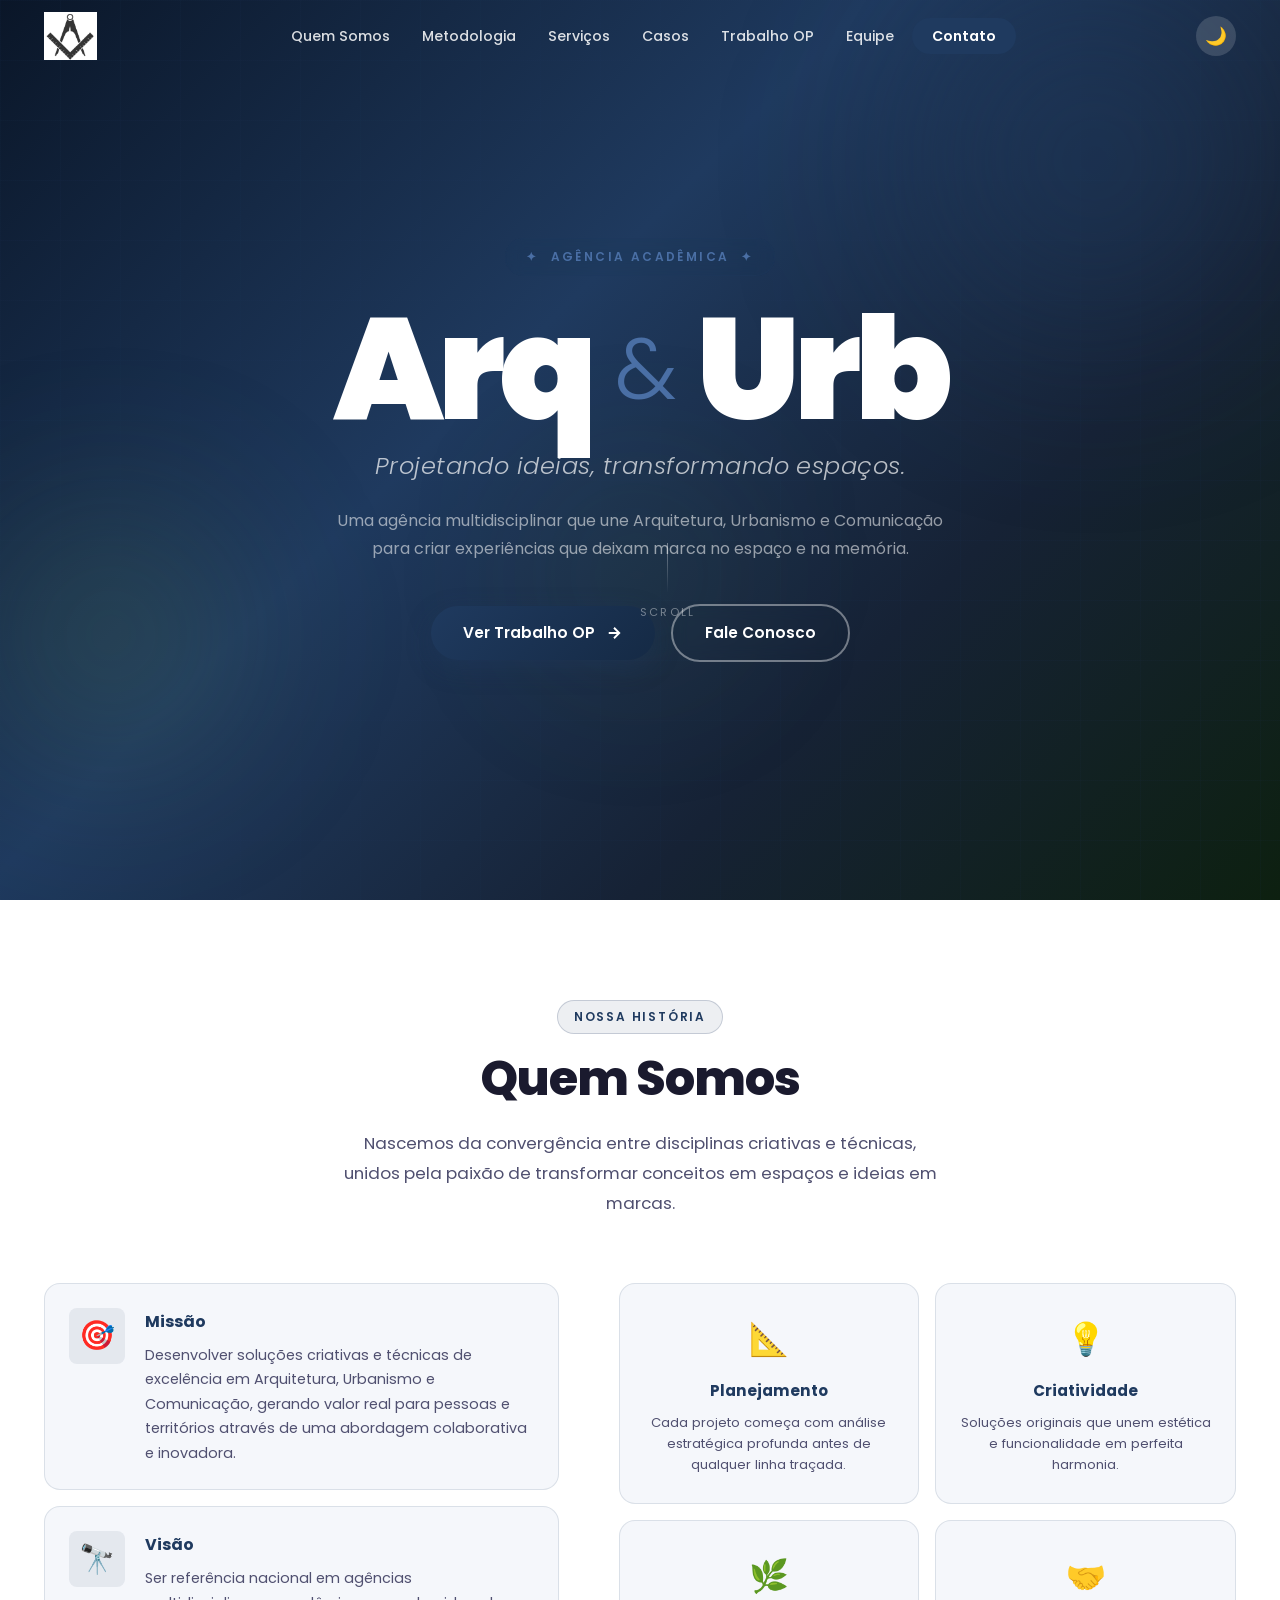
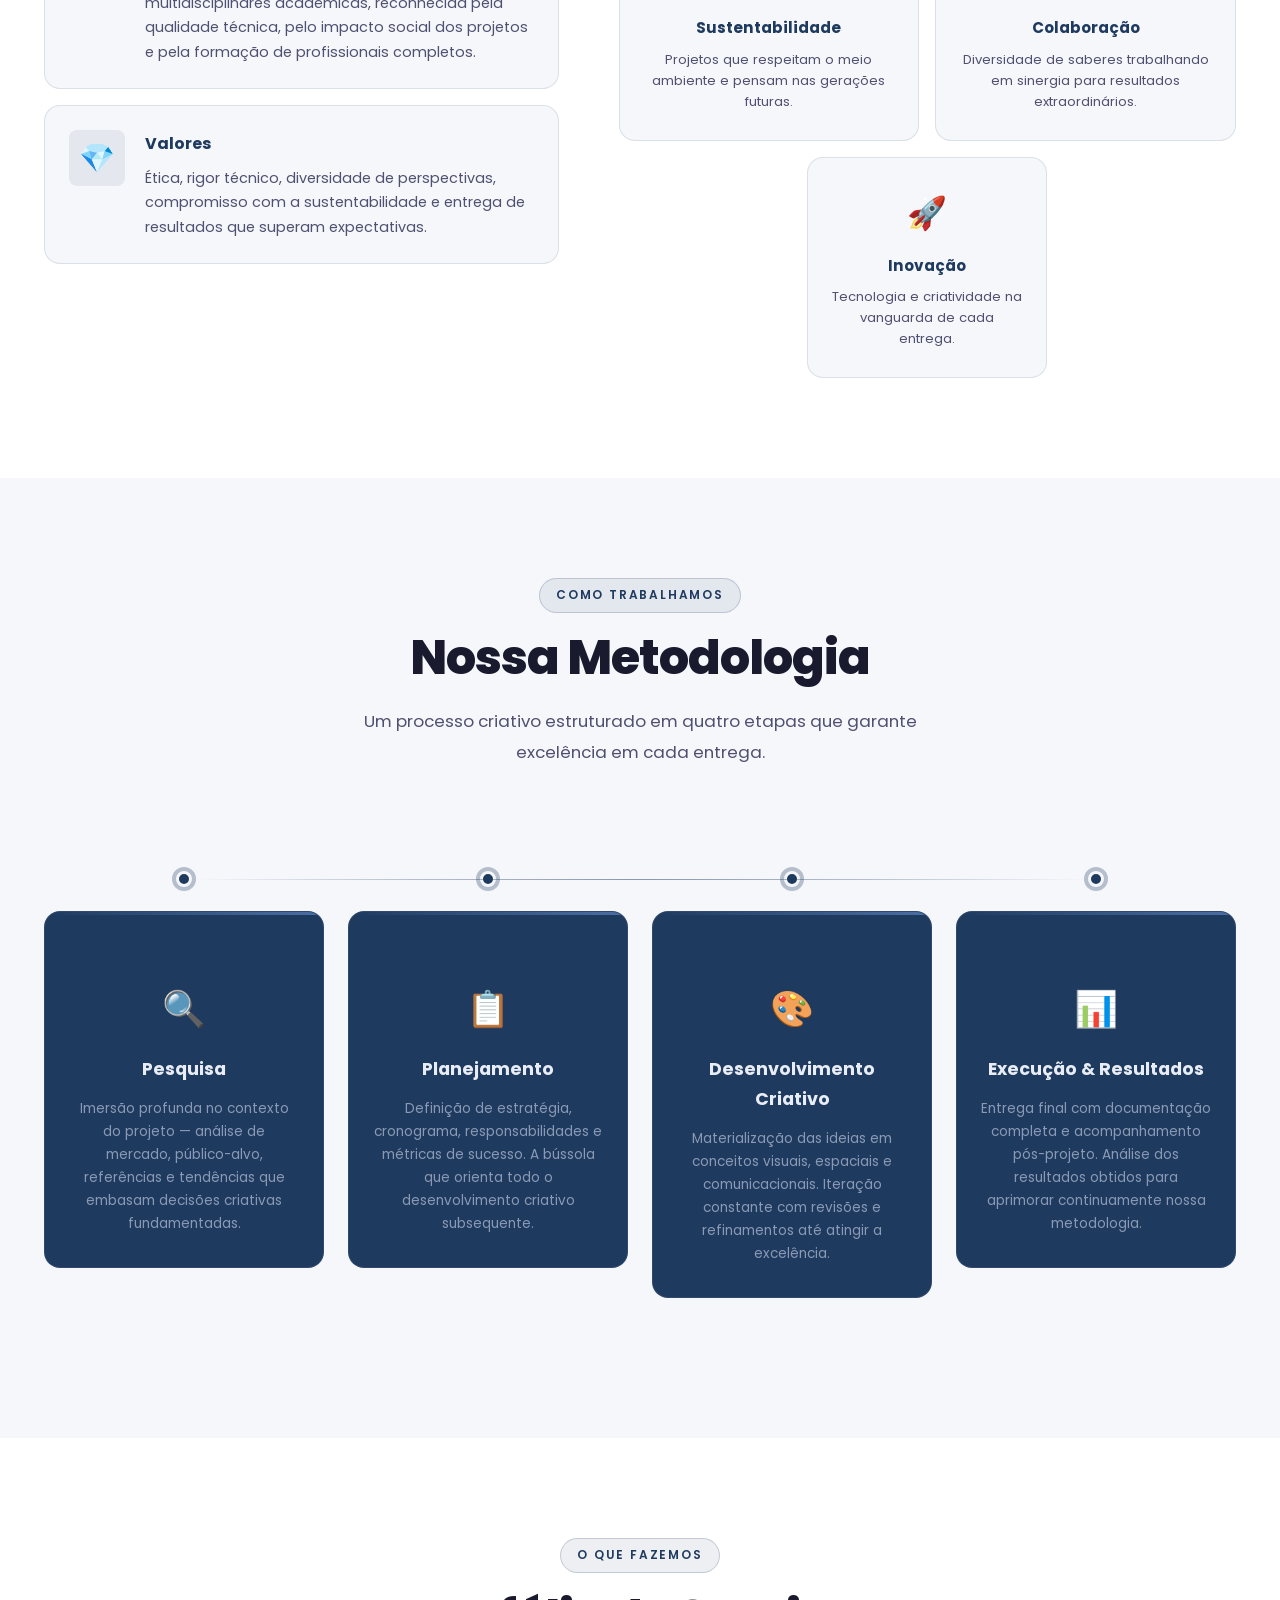
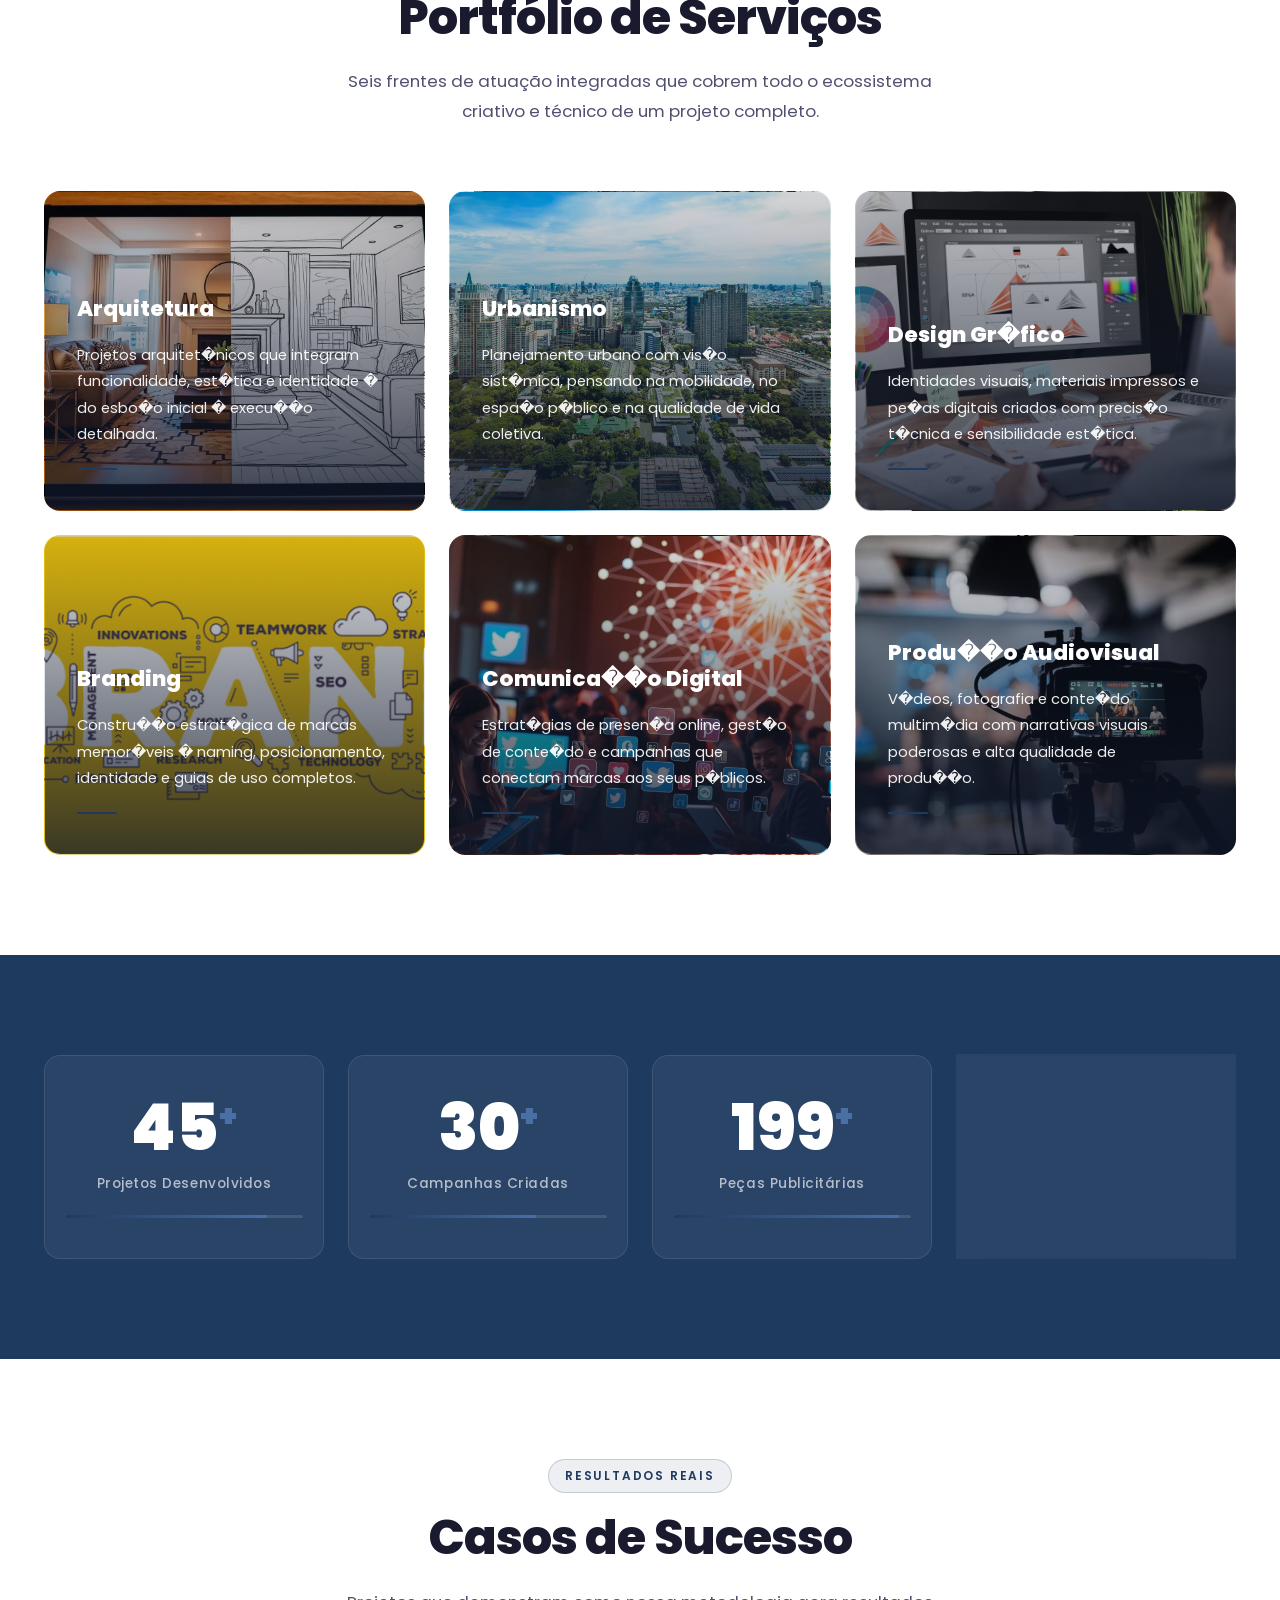
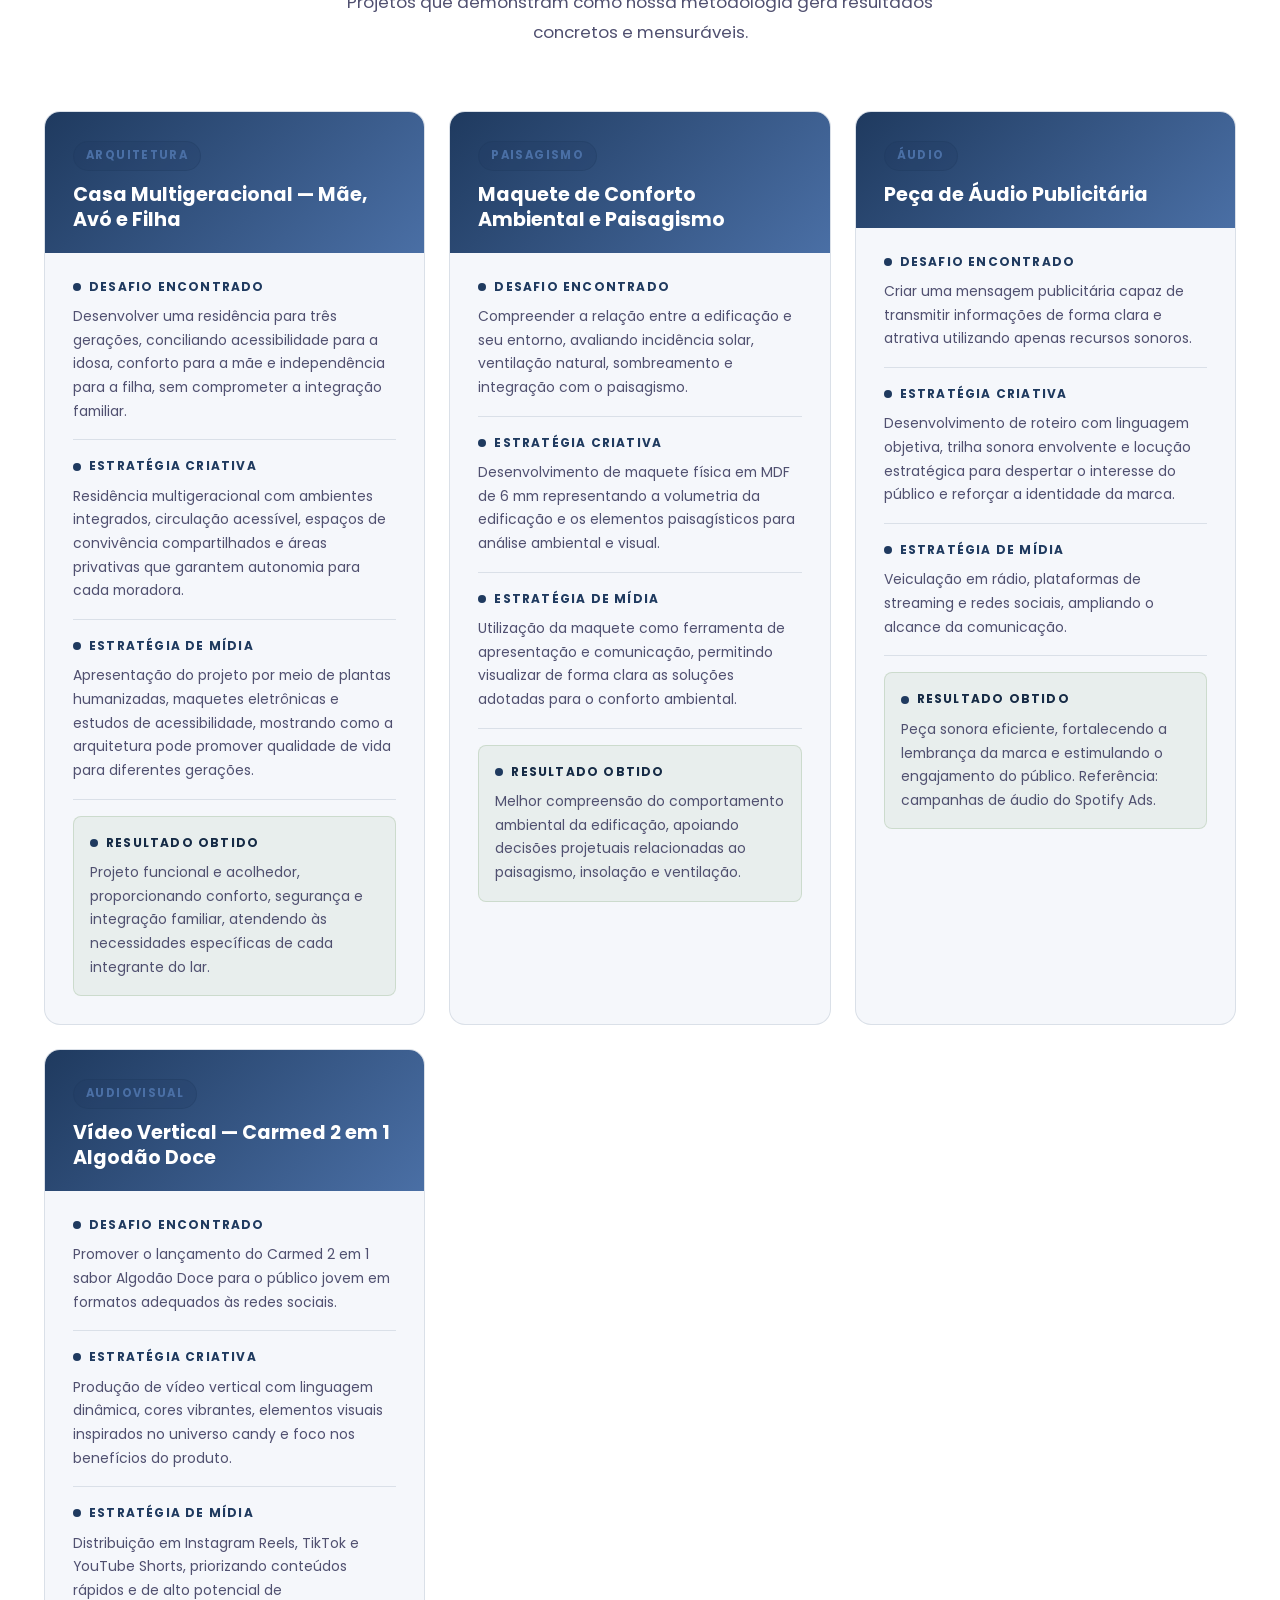
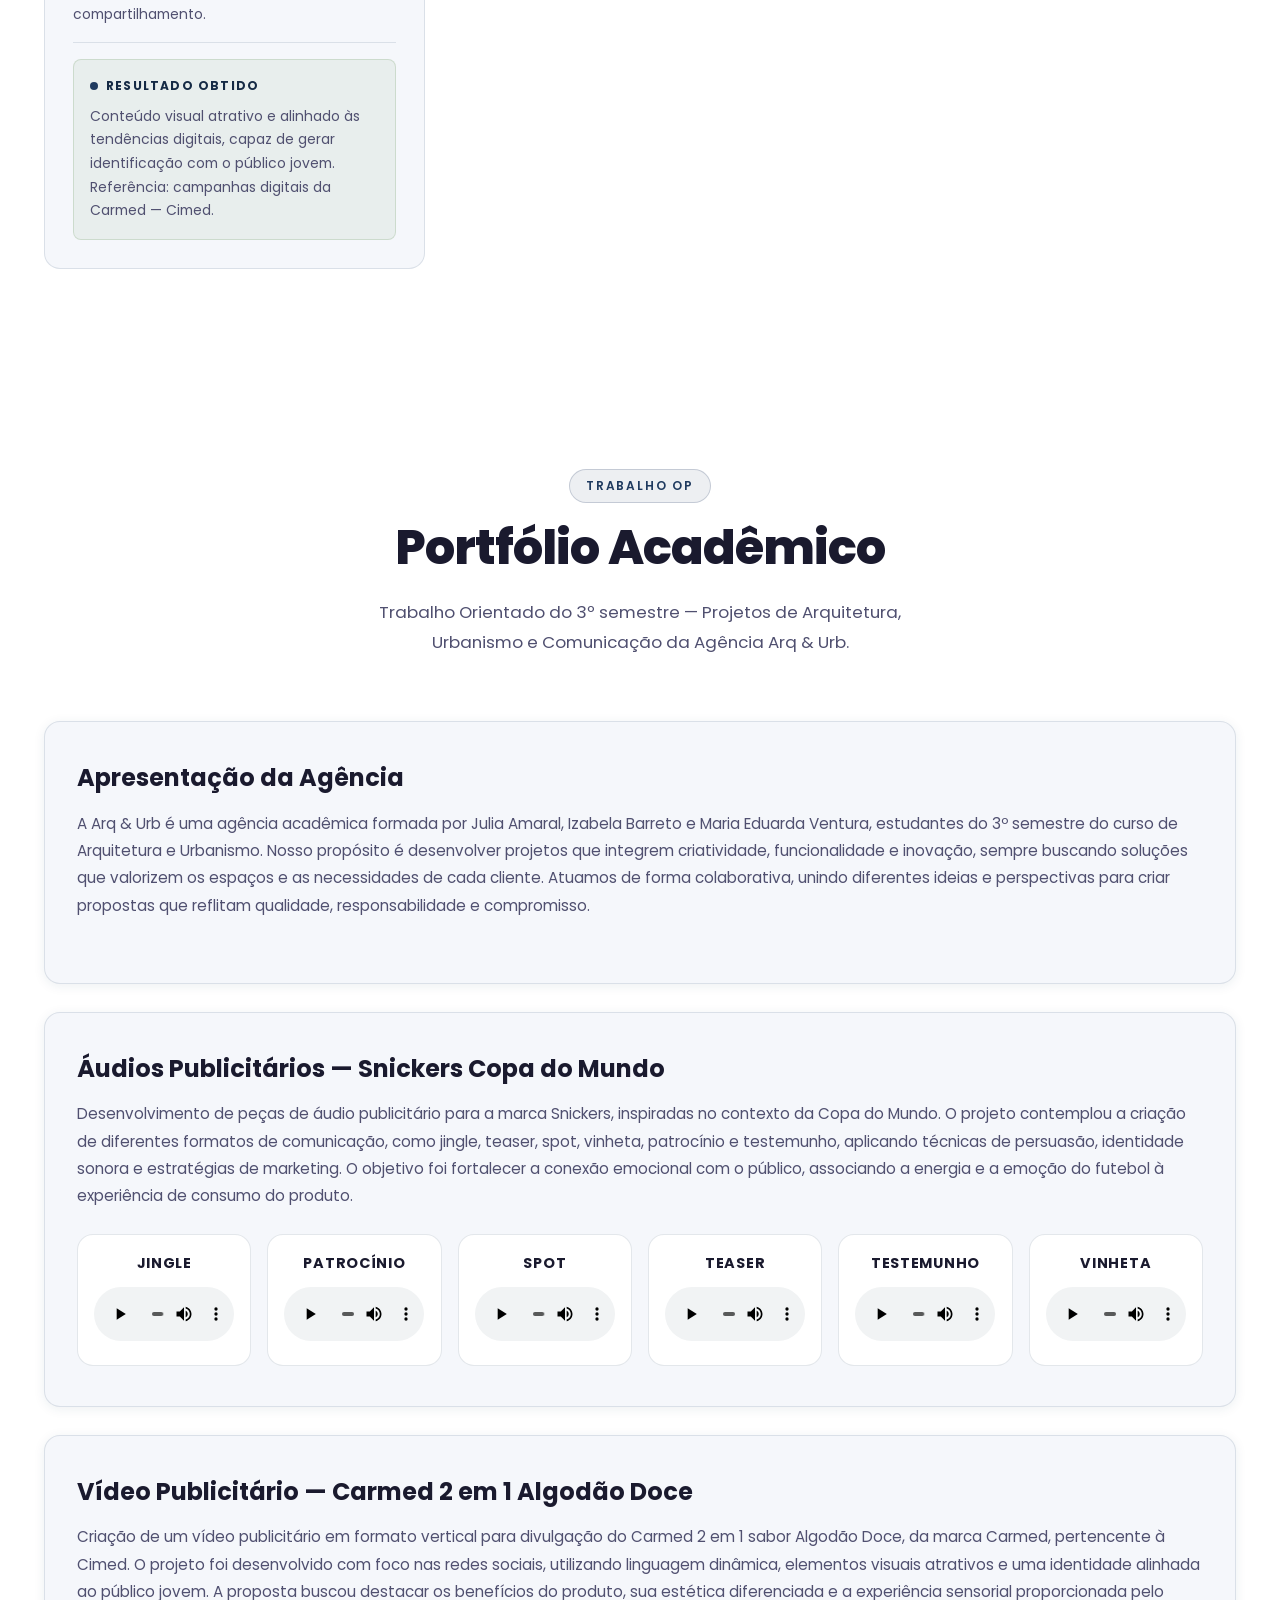
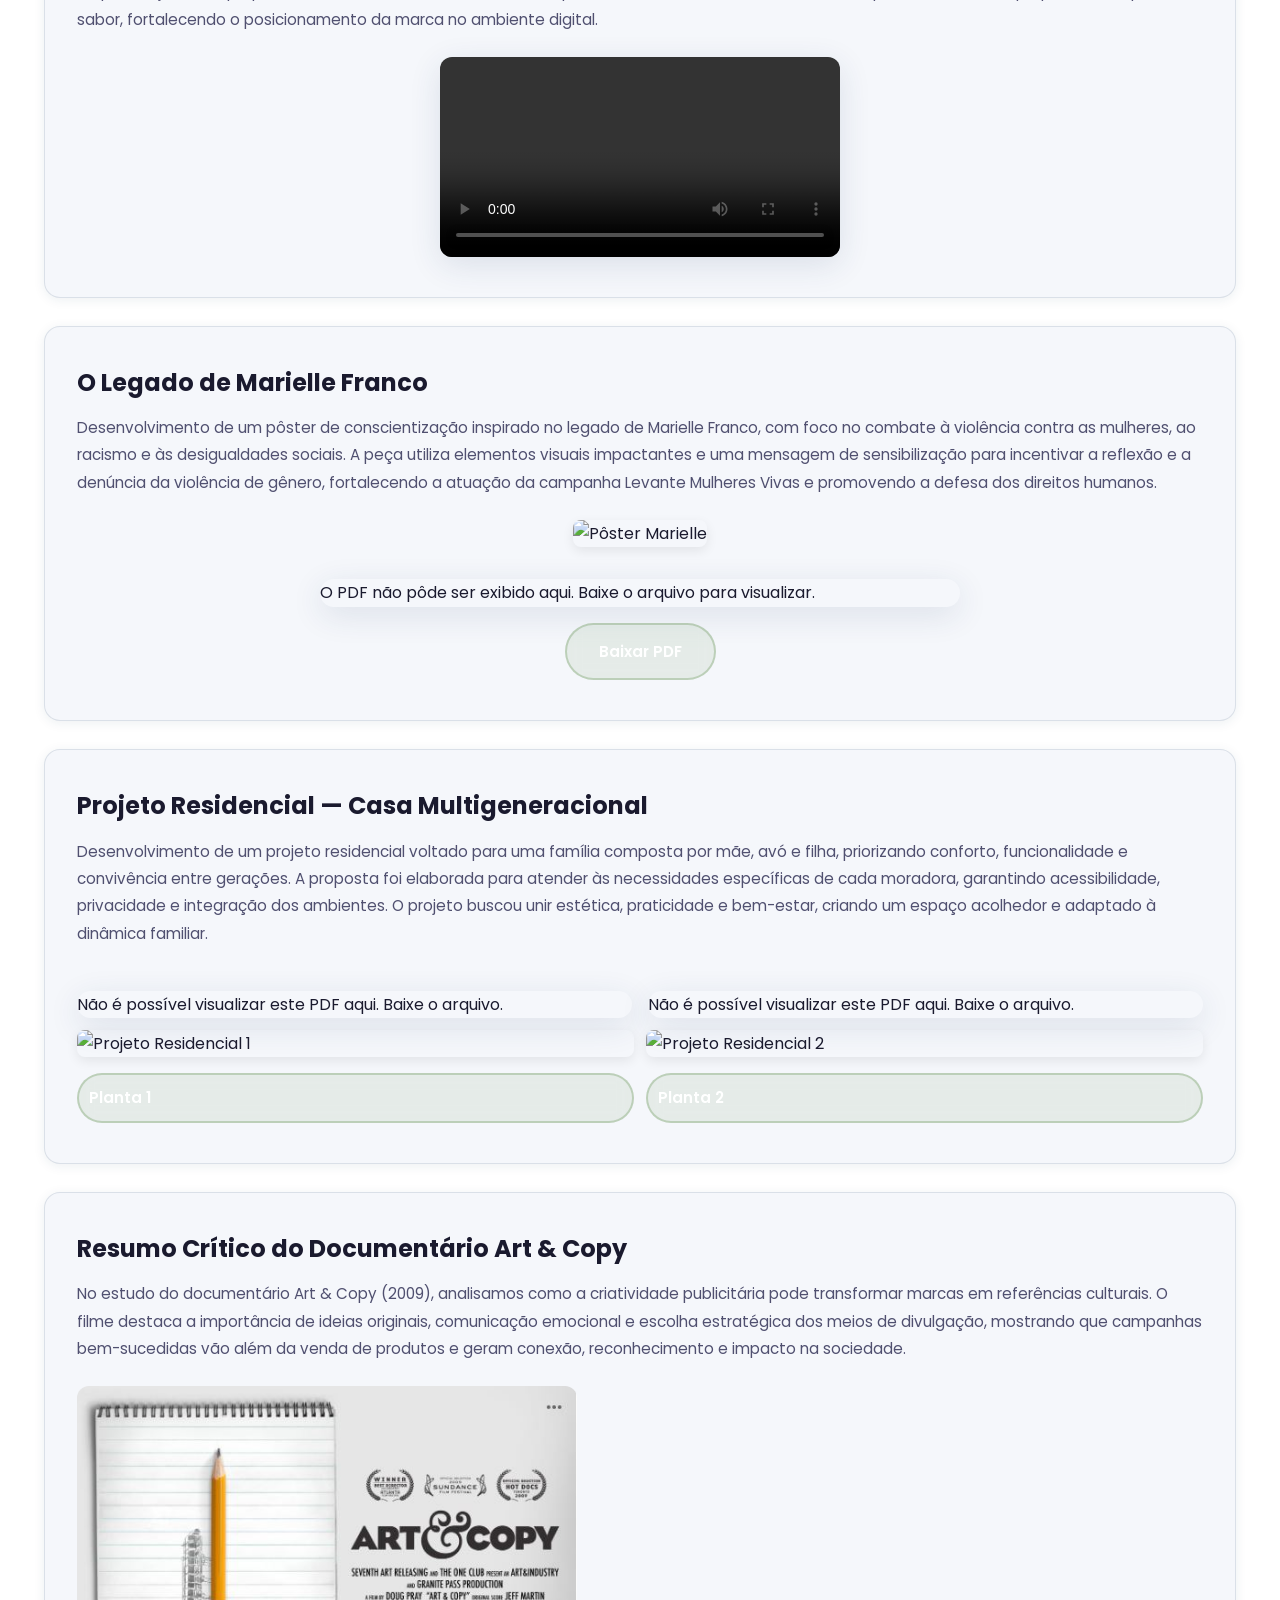
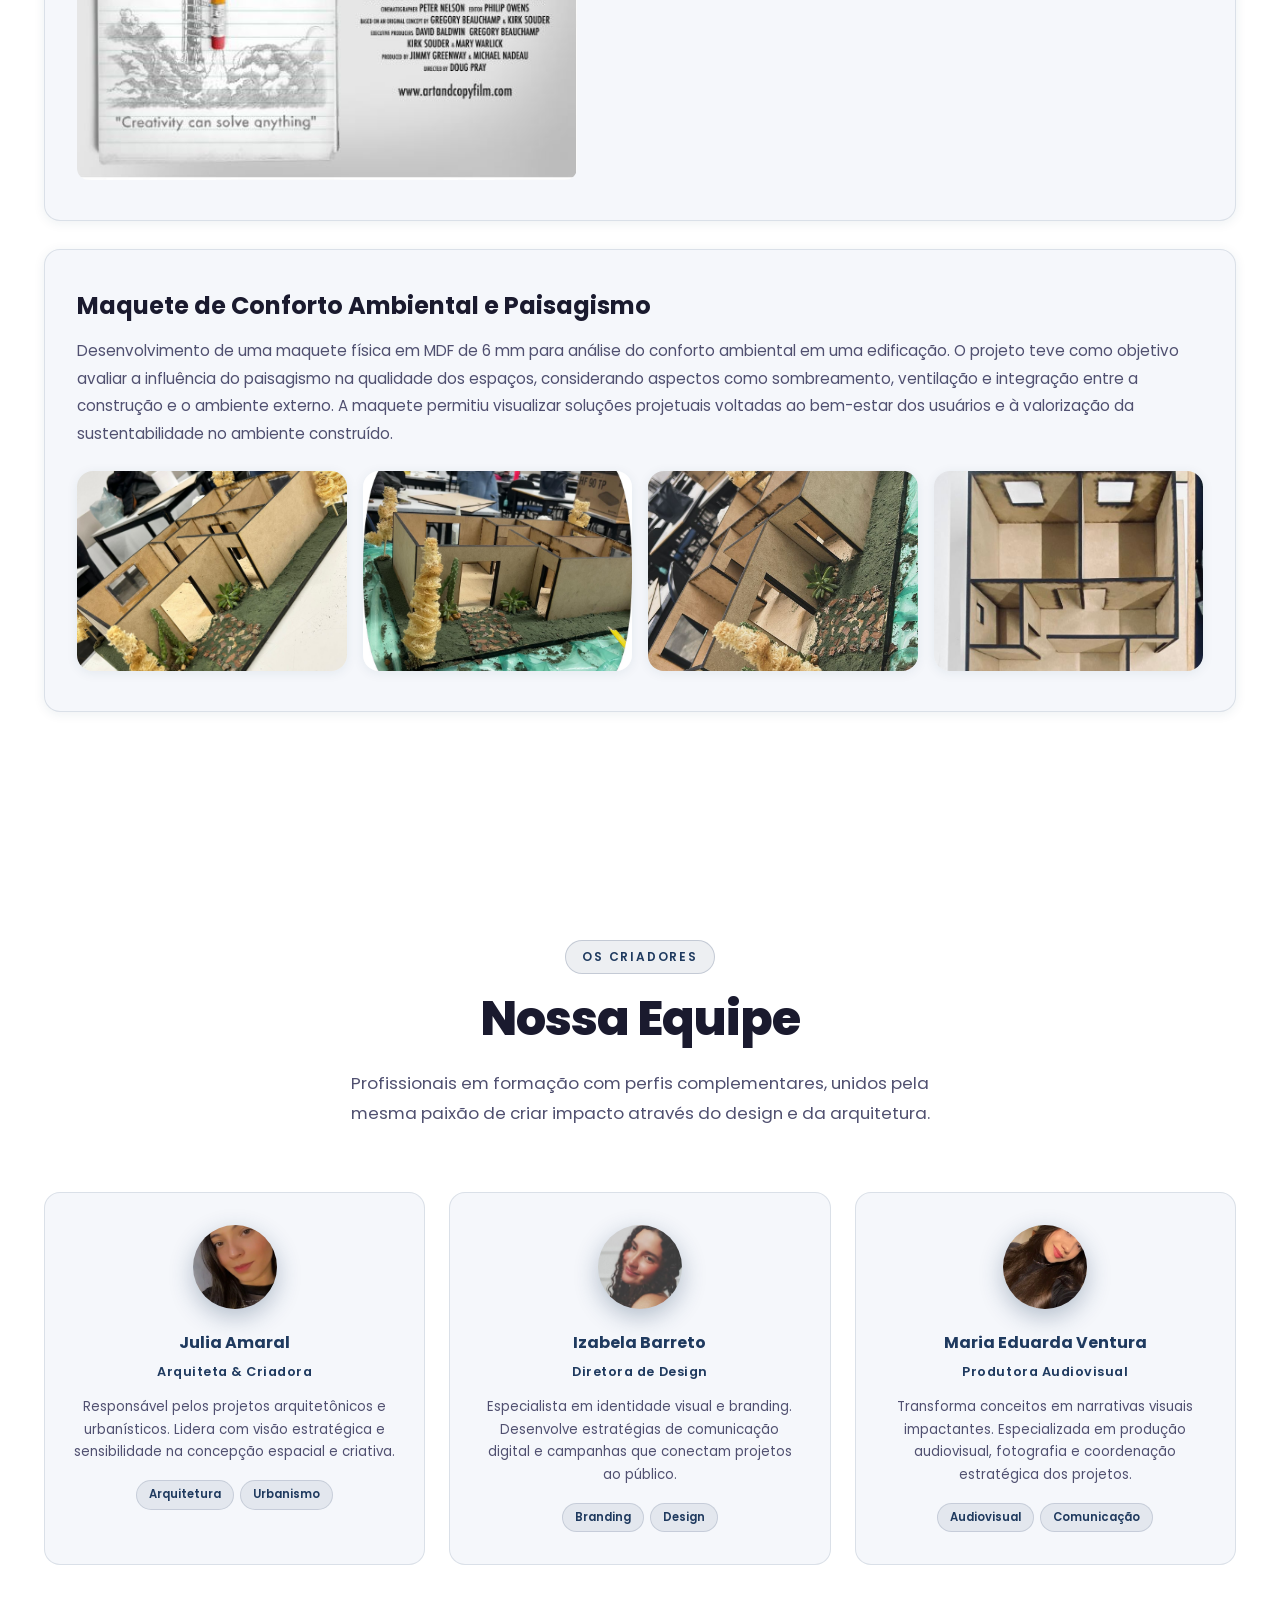
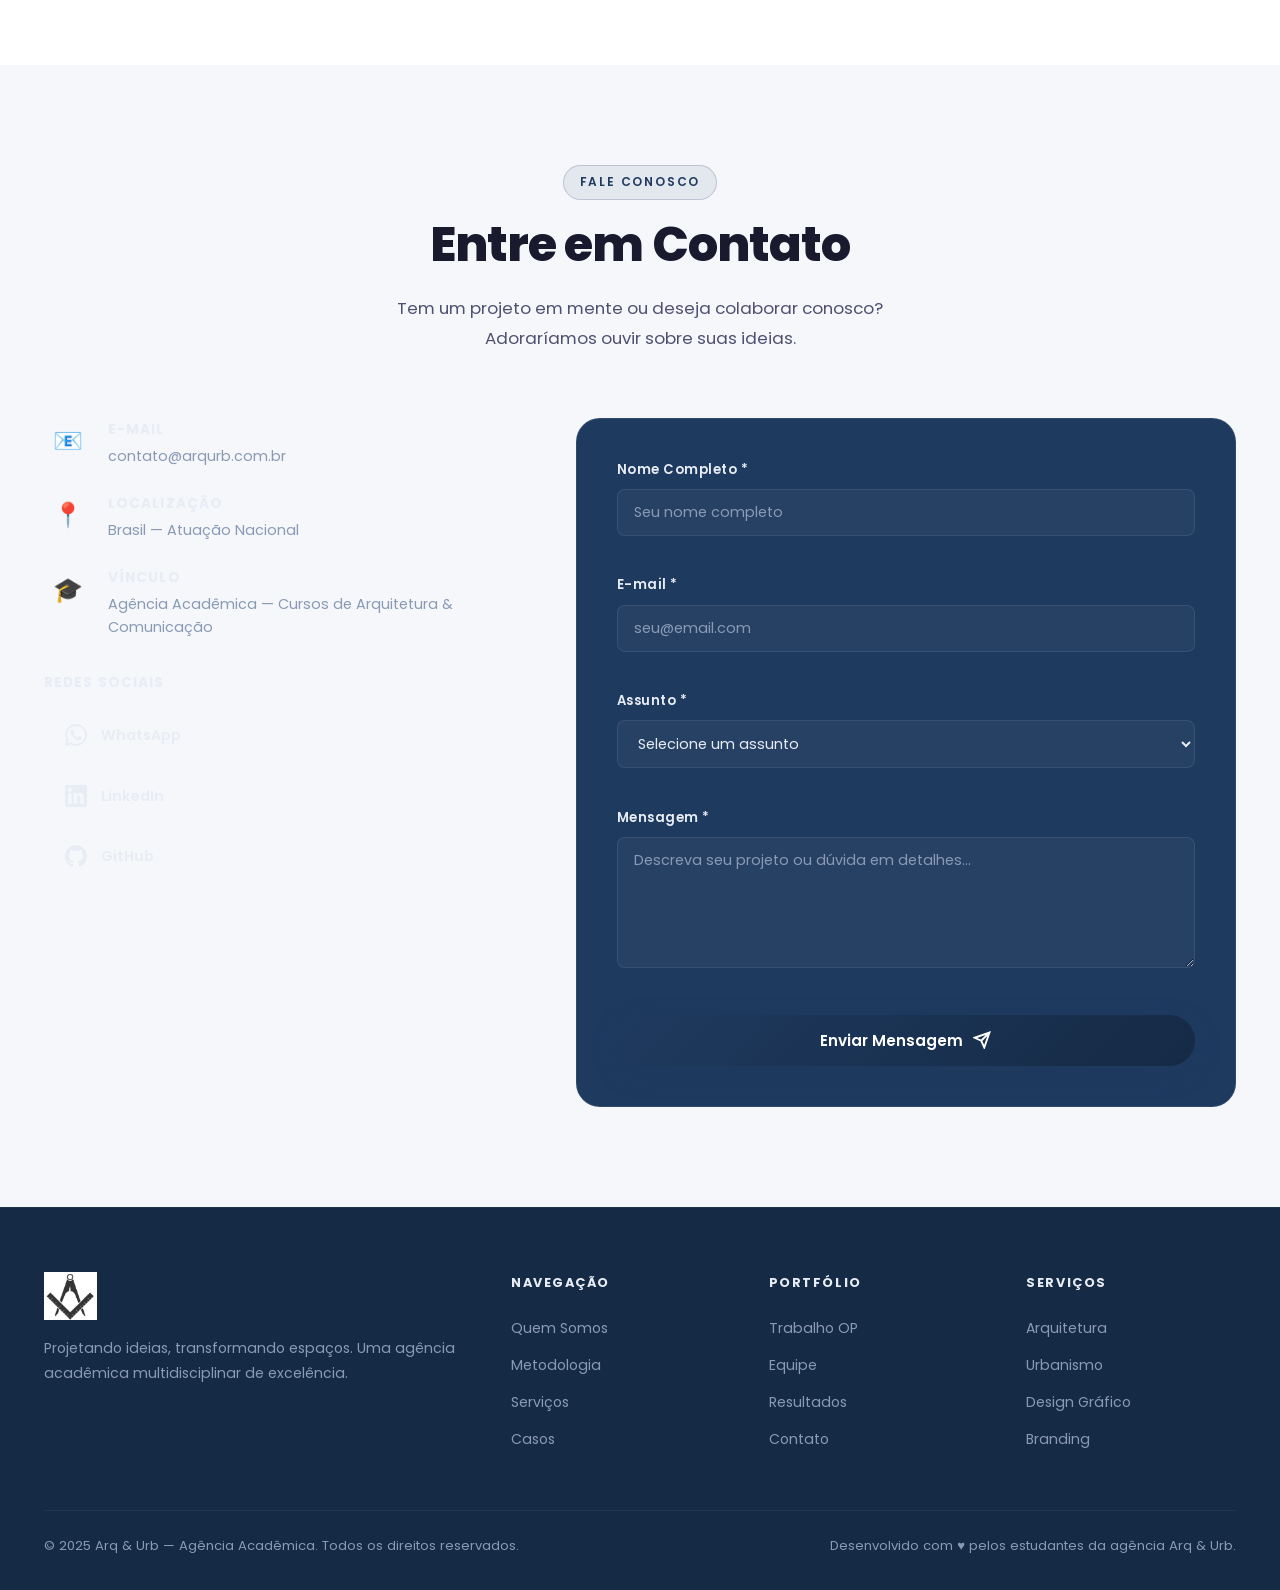
==== commit 0b5020b9: "Update Arq-Urb maquete image assets and index references" ====
--- a/Arq---Urb/index.html
+++ b/Arq---Urb/index.html
@@ -21,8 +21,7 @@
   <nav class="navbar" id="navbar" role="navigation" aria-label="Menu principal">
     <div class="nav-container">
       <a href="#home" class="nav-logo" aria-label="Arq & Urb - Página inicial">
-        <span class="logo-icon">⬡</span>
-        <span class="logo-text">Arq <span class="logo-amp">&</span> Urb</span>
+        <img src="trabalho-op/logo tipo arq e urb.jpeg" alt="Arq & Urb" style="max-height: 48px; width: auto; display: block;">
       </a>
       <ul class="nav-links" id="navLinks" role="list">
         <li><a href="#sobre" class="nav-link">Quem Somos</a></li>
@@ -518,6 +517,11 @@
           Desenvolvimento de um pôster de conscientização inspirado no legado de Marielle Franco, com foco no combate à violência contra as mulheres, ao racismo e às desigualdades sociais. A peça utiliza elementos visuais impactantes e uma mensagem de sensibilização para incentivar a reflexão e a denúncia da violência de gênero, fortalecendo a atuação da campanha Levante Mulheres Vivas e promovendo a defesa dos direitos humanos.
         </p>
         <div class="single-image-container">
+          <div class="image-preview" style="max-width:360px; margin-bottom:12px;">
+            <a href="trabalho-op/Pôster Marielle Franco. Lutas e legado..pdf" target="_blank" rel="noopener">
+              <img src="trabalho-op/projetoMarielle Franco. Lutas e legado._page-0001.jpg" alt="Pôster Marielle" style="width:100%; border-radius:8px; box-shadow:0 4px 12px rgba(0,0,0,0.08);">
+            </a>
+          </div>
           <div class="pdf-preview">
             <object data="trabalho-op/Pôster Marielle Franco. Lutas e legado..pdf" type="application/pdf" width="100%" height="520">
               <p>O PDF não pôde ser exibido aqui. <a href="trabalho-op/Pôster Marielle Franco. Lutas e legado..pdf" download="Poster-Marielle-Franco.pdf">Baixe o arquivo</a> para visualizar.</p>
@@ -545,6 +549,14 @@
             </object>
           </div>
         </div>
+        <div class="image-grid-mini" style="display:grid; grid-template-columns: 1fr 1fr; gap:12px; margin-top:12px;">
+          <a href="trabalho-op/Desenho planta baixa atualizada td-FOLHA A3 (3).pdf" target="_blank" rel="noopener">
+            <img src="trabalho-op/projeto residencial (1).jpg" alt="Projeto Residencial 1" style="width:100%; border-radius:8px; box-shadow:0 4px 12px rgba(0,0,0,0.08);">
+          </a>
+          <a href="trabalho-op/Desenho planta baixa atualizada td-FOLHA A3 (7).pdf" target="_blank" rel="noopener">
+            <img src="trabalho-op/projeto residencial (2).jpg" alt="Projeto Residencial 2" style="width:100%; border-radius:8px; box-shadow:0 4px 12px rgba(0,0,0,0.08);">
+          </a>
+        </div>
         <div style="display: grid; grid-template-columns: 1fr 1fr; gap: 12px; margin-top: 16px;">
           <a href="trabalho-op/Desenho planta baixa atualizada td-FOLHA A3 (3).pdf" download="Planta-Baixa-1.pdf" class="btn btn-outline" style="background: rgba(92,138,75,0.1); border-color: rgba(92,138,75,0.3); text-align: center; padding: 10px;">Planta 1</a>
           <a href="trabalho-op/Desenho planta baixa atualizada td-FOLHA A3 (7).pdf" download="Planta-Baixa-2.pdf" class="btn btn-outline" style="background: rgba(92,138,75,0.1); border-color: rgba(92,138,75,0.3); text-align: center; padding: 10px;">Planta 2</a>
@@ -570,7 +582,7 @@
           <img src="trabalho-op/WhatsApp Image 2026-05-20 at 21.44.35.jpeg" alt="Maquete - Ângulo 1" />
           <img src="trabalho-op/WhatsApp Image 2026-05-20 at 21.44.35 (1).jpeg" alt="Maquete - Ângulo 2" />
           <img src="trabalho-op/WhatsApp Image 2026-05-20 at 21.44.37.jpeg" alt="Maquete - Ângulo 3" />
-          <img src="trabalho-op/WhatsApp Image 2026-06-01 at 16.03.44.jpeg" alt="Maquete - Detalhe" />
+          <img src="trabalho-op/WhatsApp Image 2026-06-16 at 10.35.03.jpeg" alt="Maquete - Detalhe" />
         </div>
       </div>
     </div>
@@ -730,8 +742,7 @@
       <div class="footer-top">
         <div class="footer-brand">
           <a href="#home" class="nav-logo footer-logo" aria-label="Arq & Urb">
-            <span class="logo-icon">⬡</span>
-            <span class="logo-text">Arq <span class="logo-amp">&</span> Urb</span>
+            <img src="trabalho-op/logo tipo arq e urb.jpeg" alt="Arq & Urb" style="max-height: 48px; width: auto; display: block;">
           </a>
           <p>Projetando ideias, transformando espaços. Uma agência acadêmica multidisciplinar de excelência.</p>
         </div>
@@ -779,3 +790,4 @@
 </body>
 </html>
 
+
